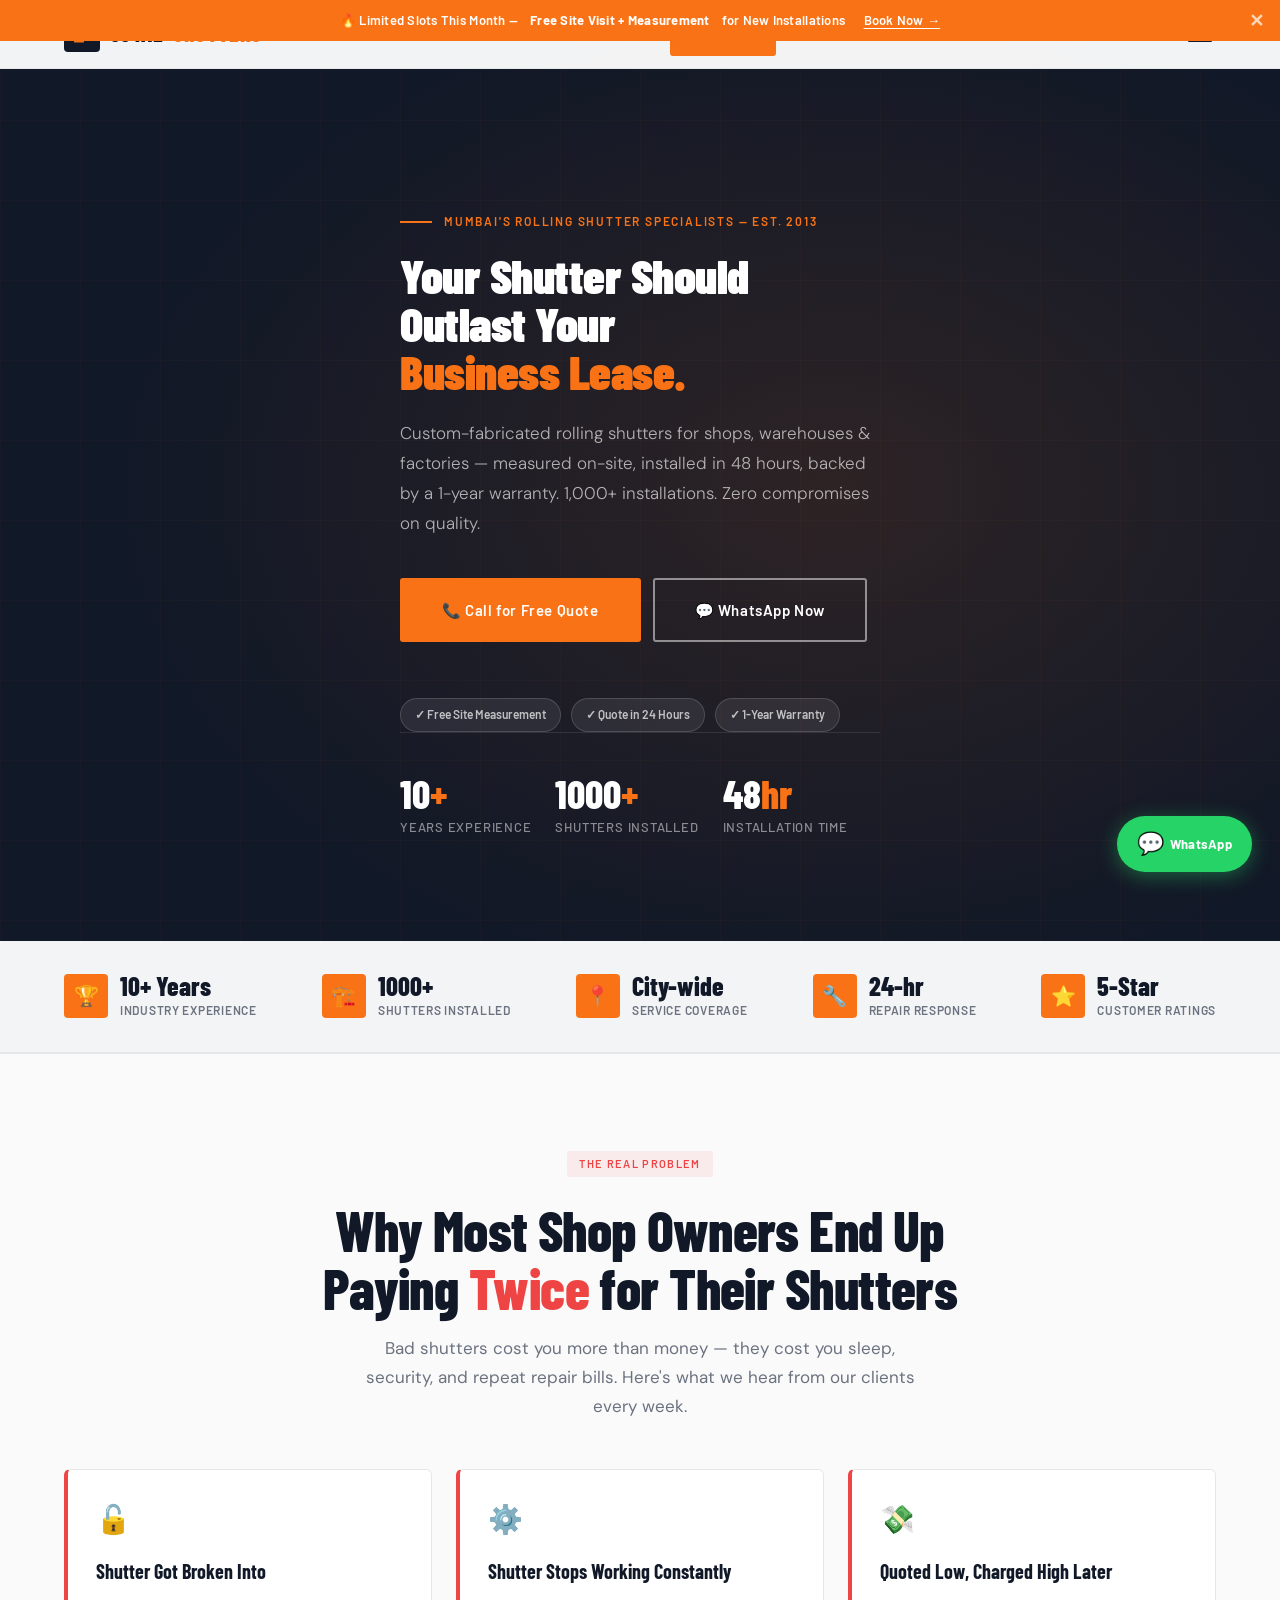
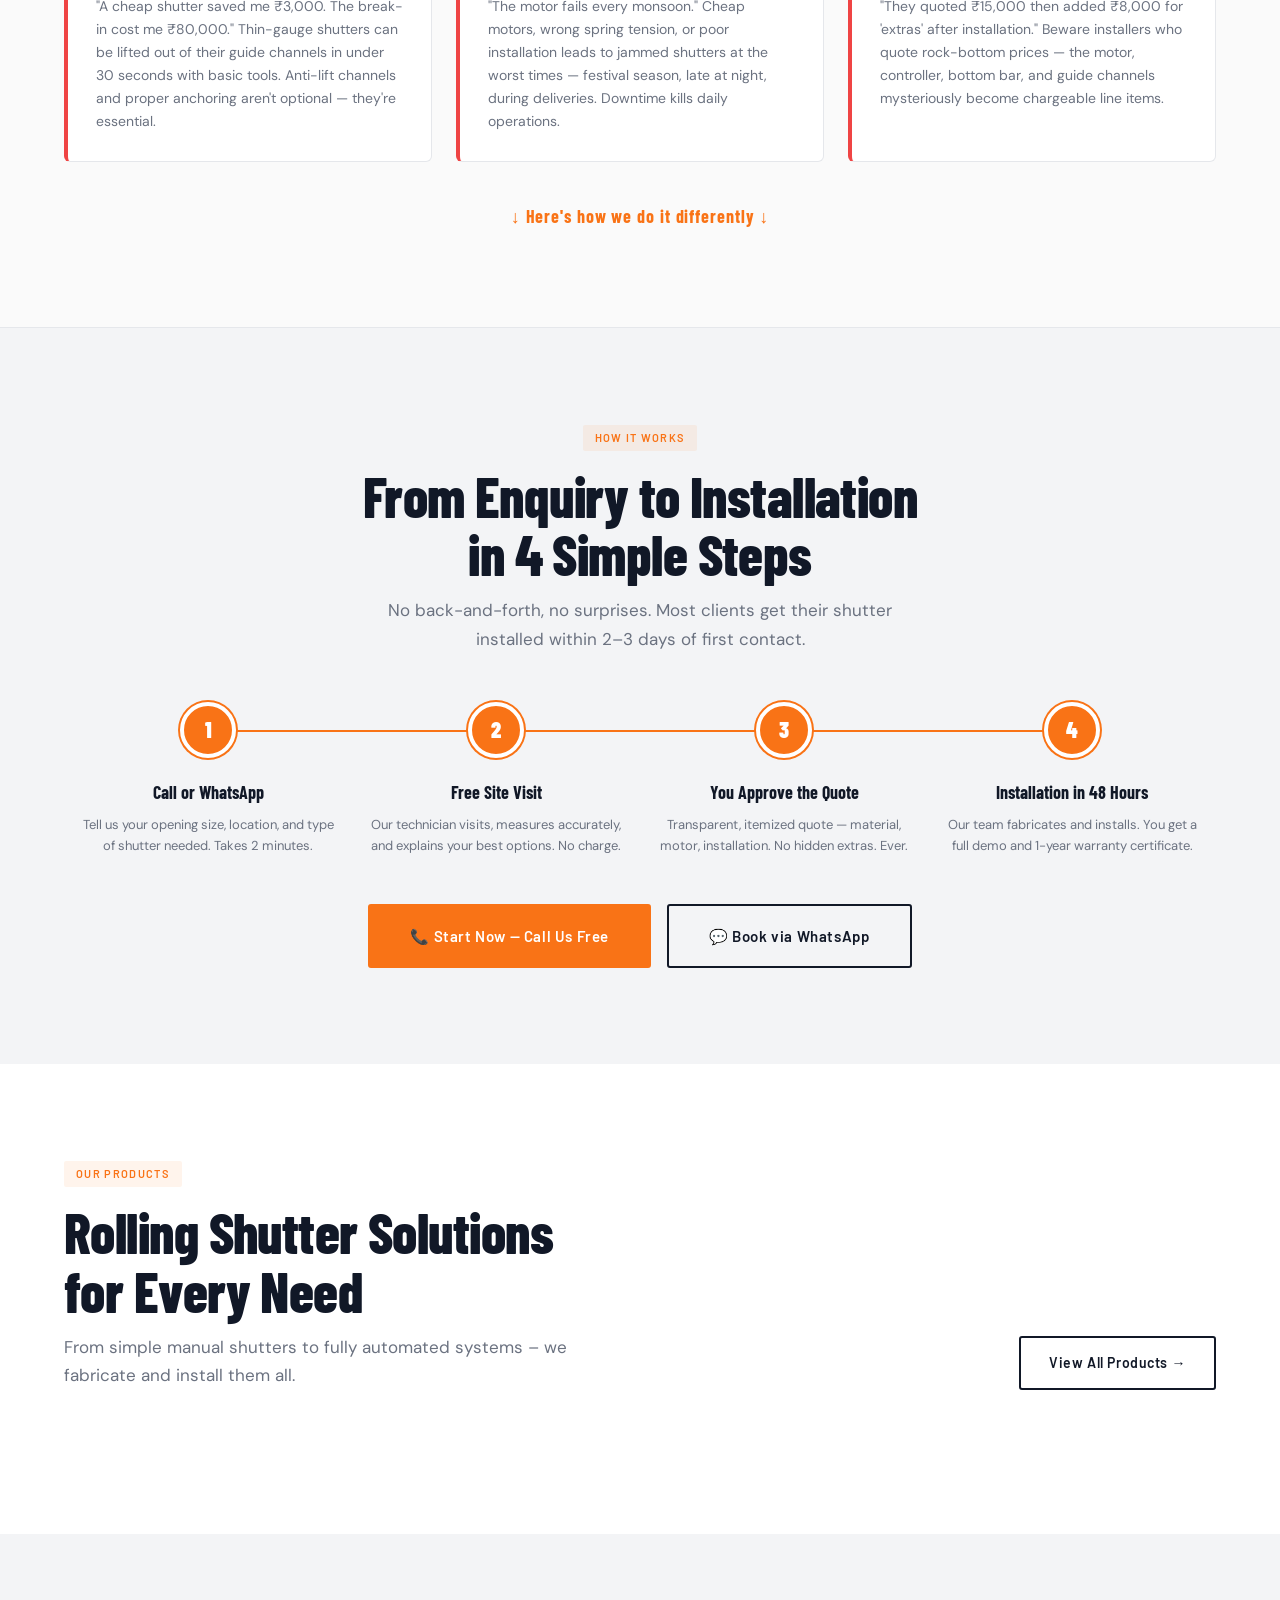
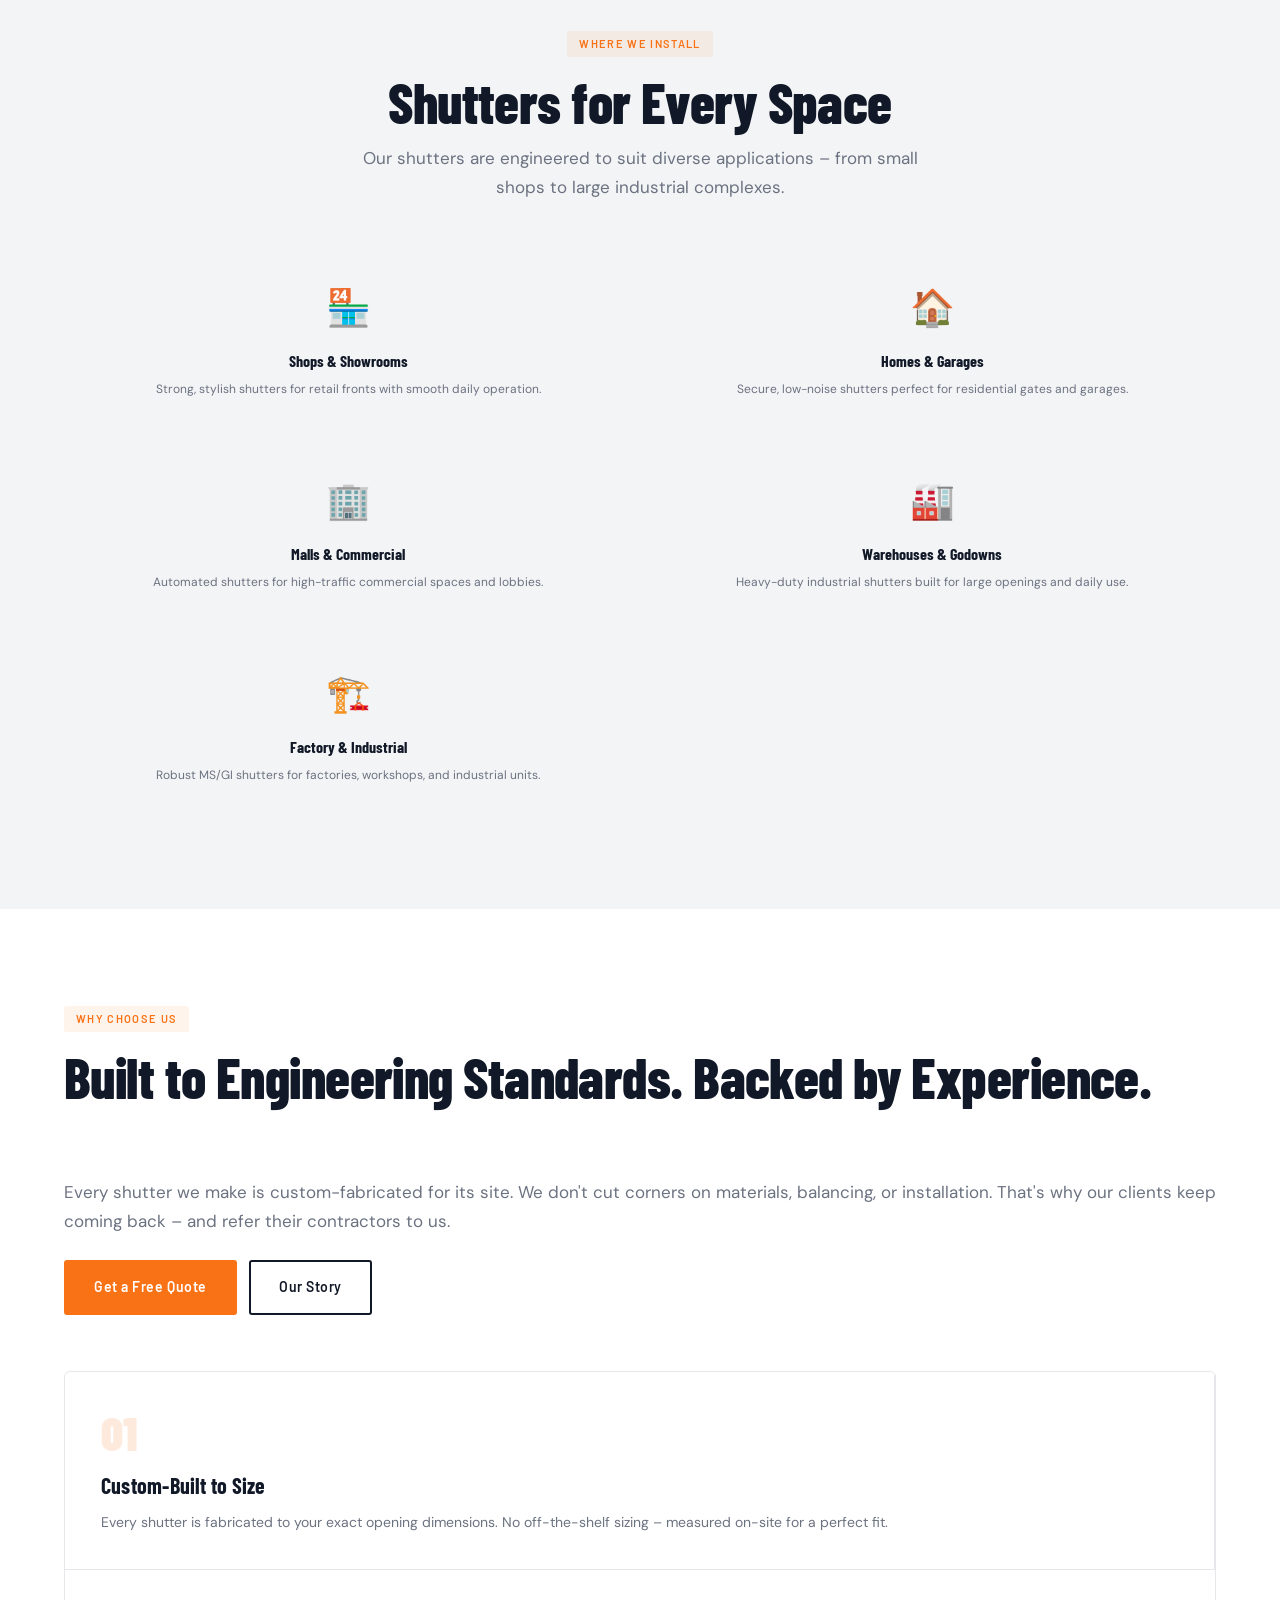
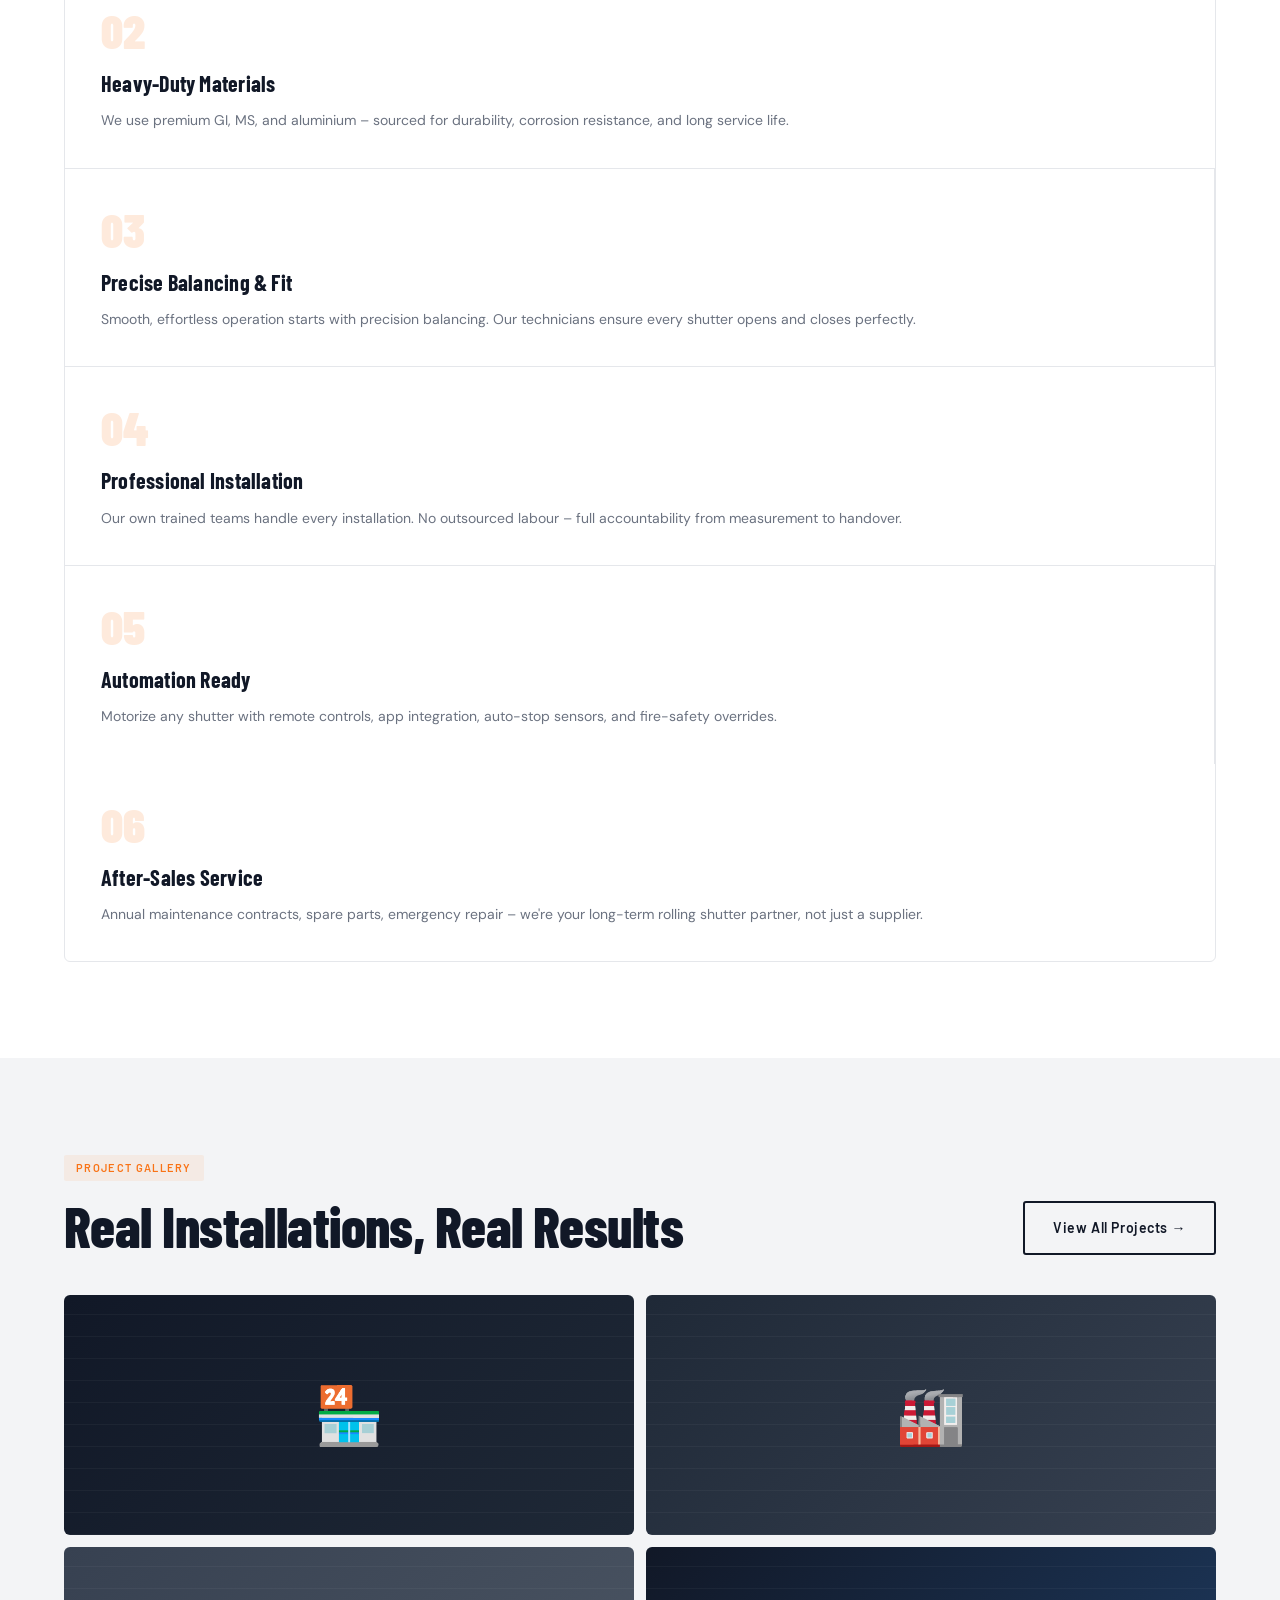
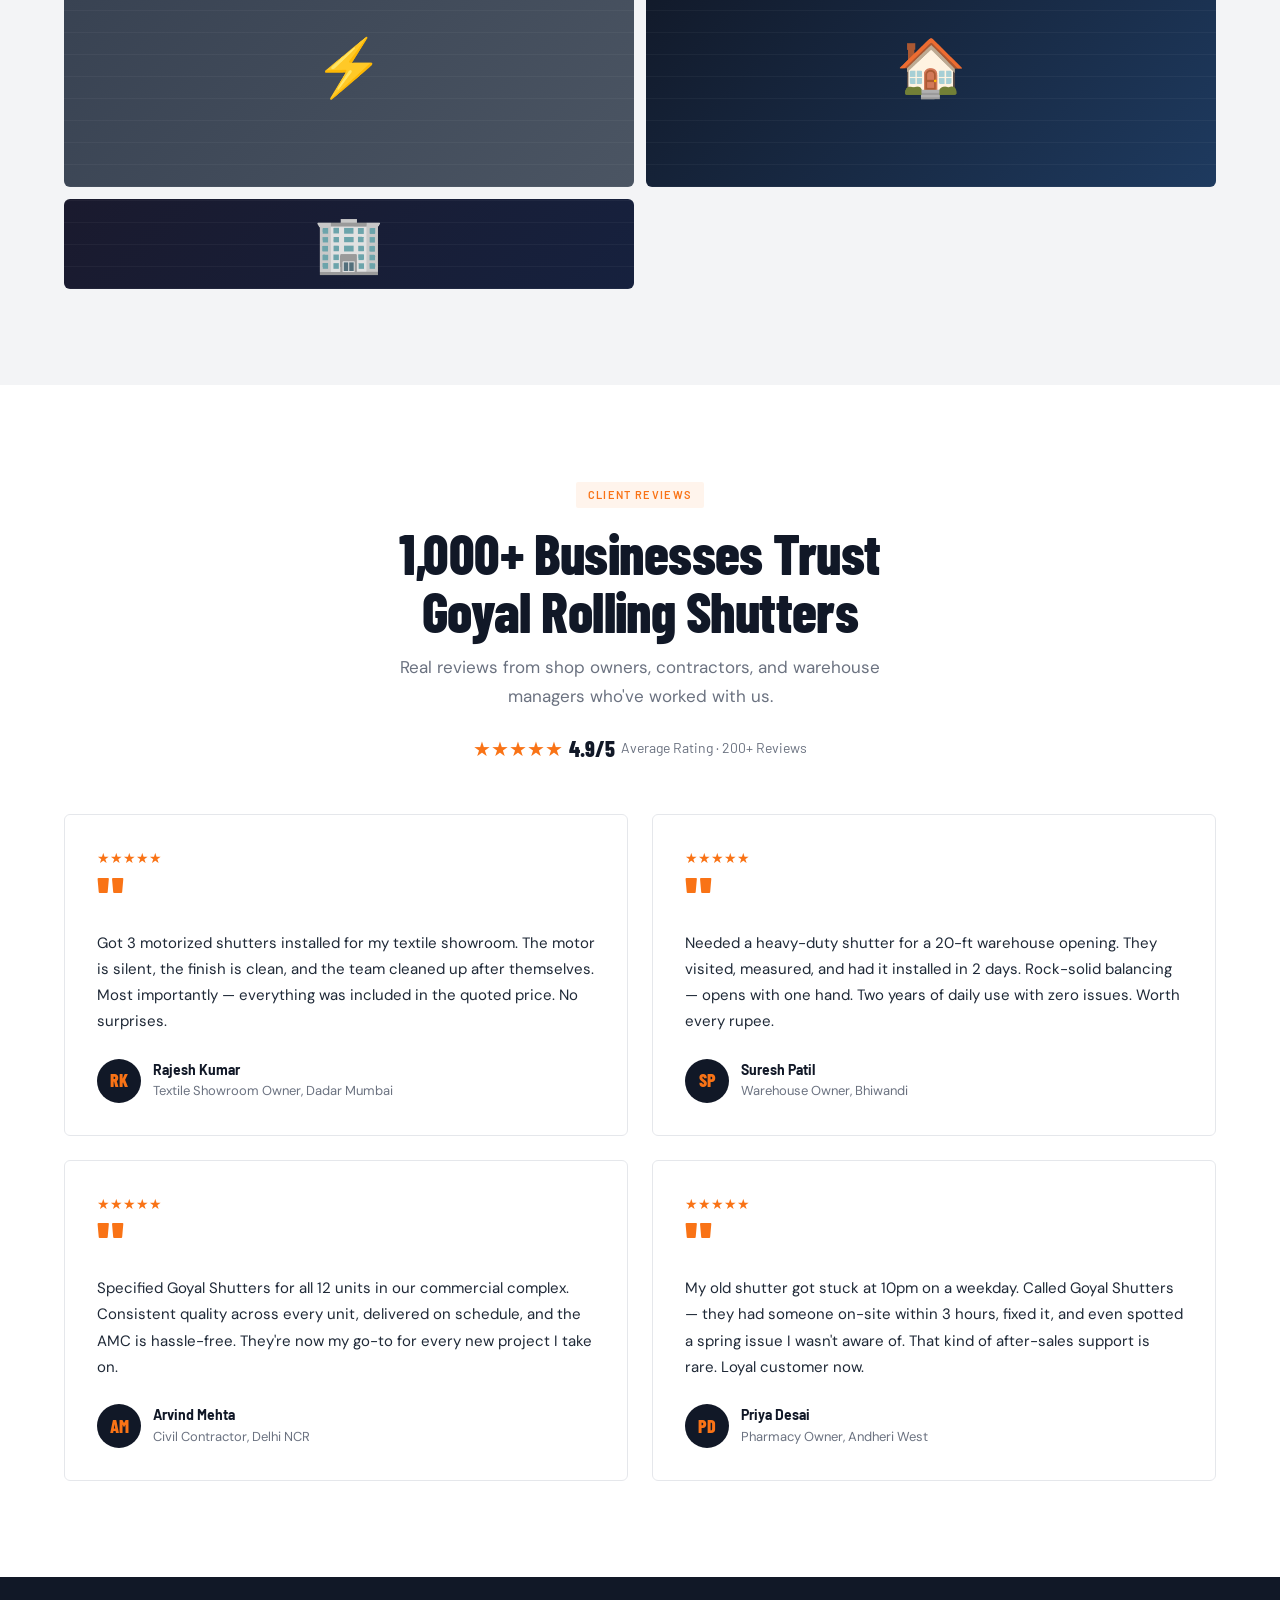
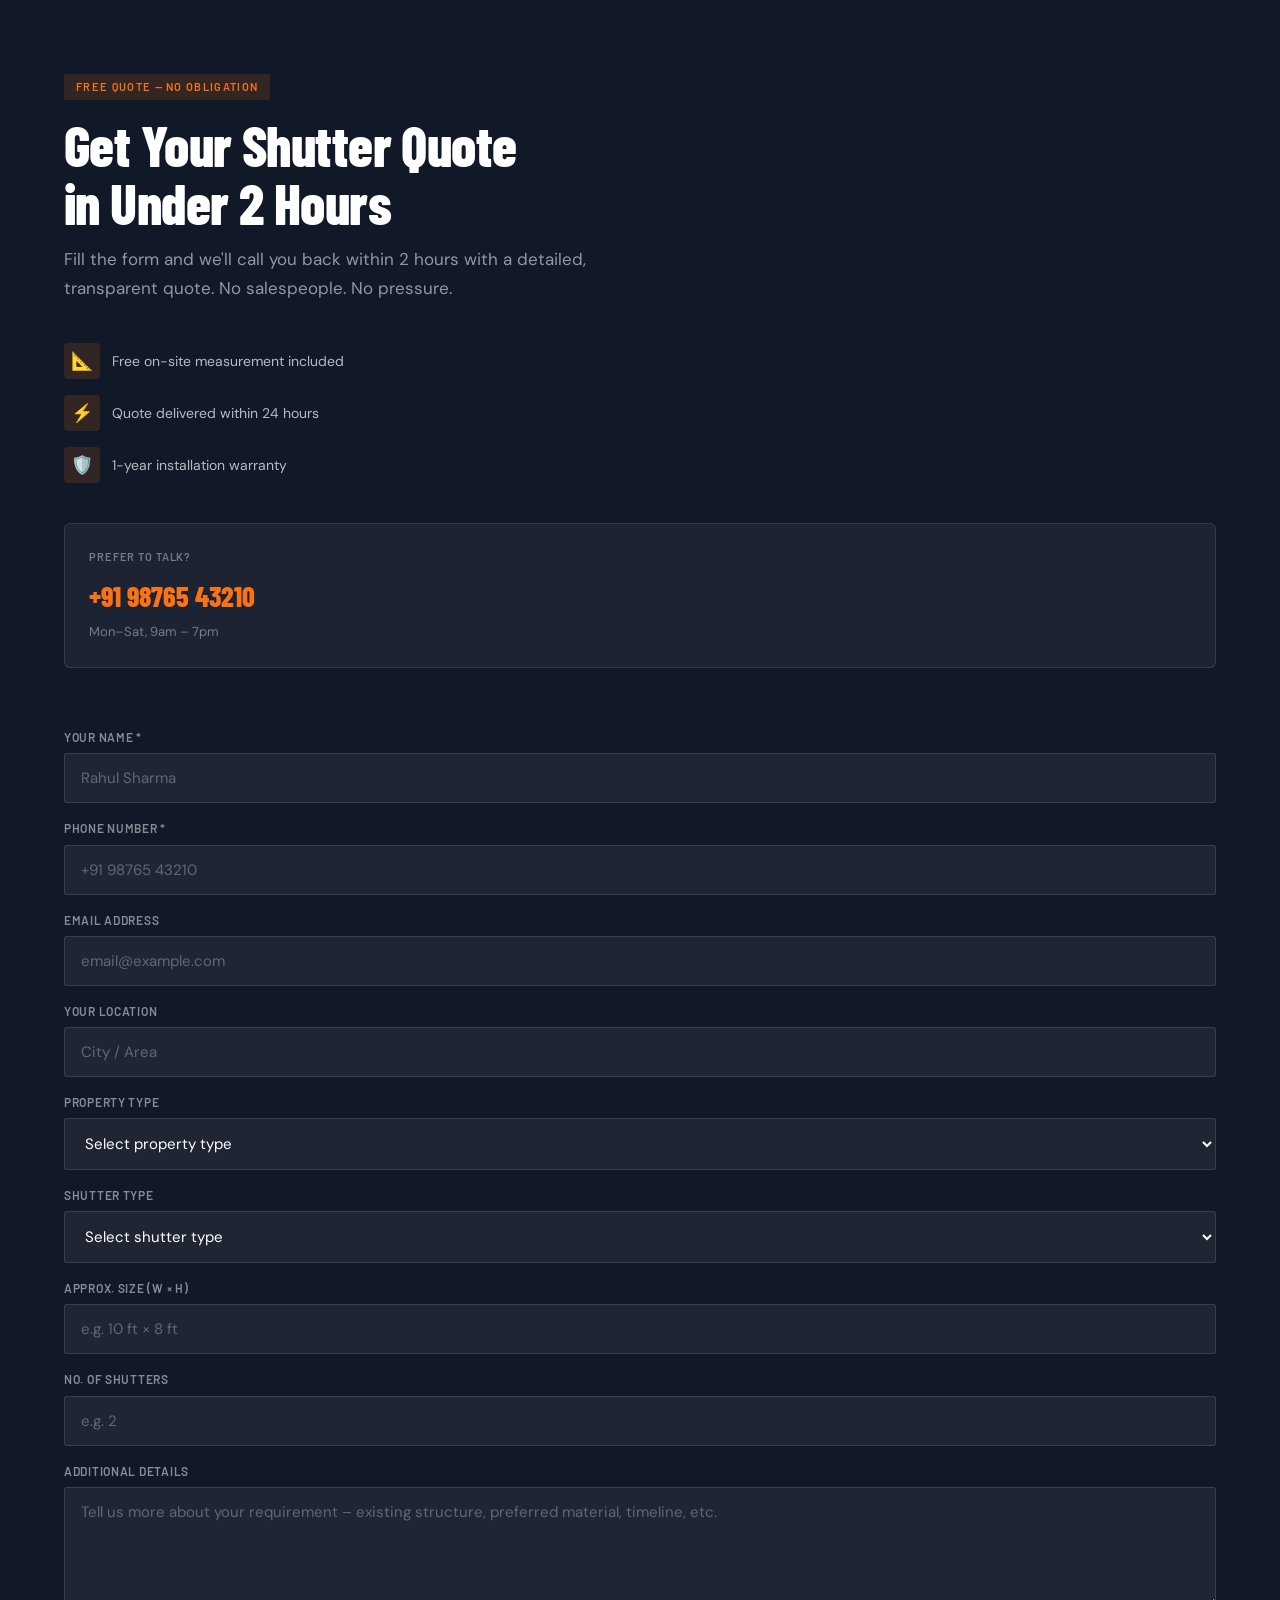
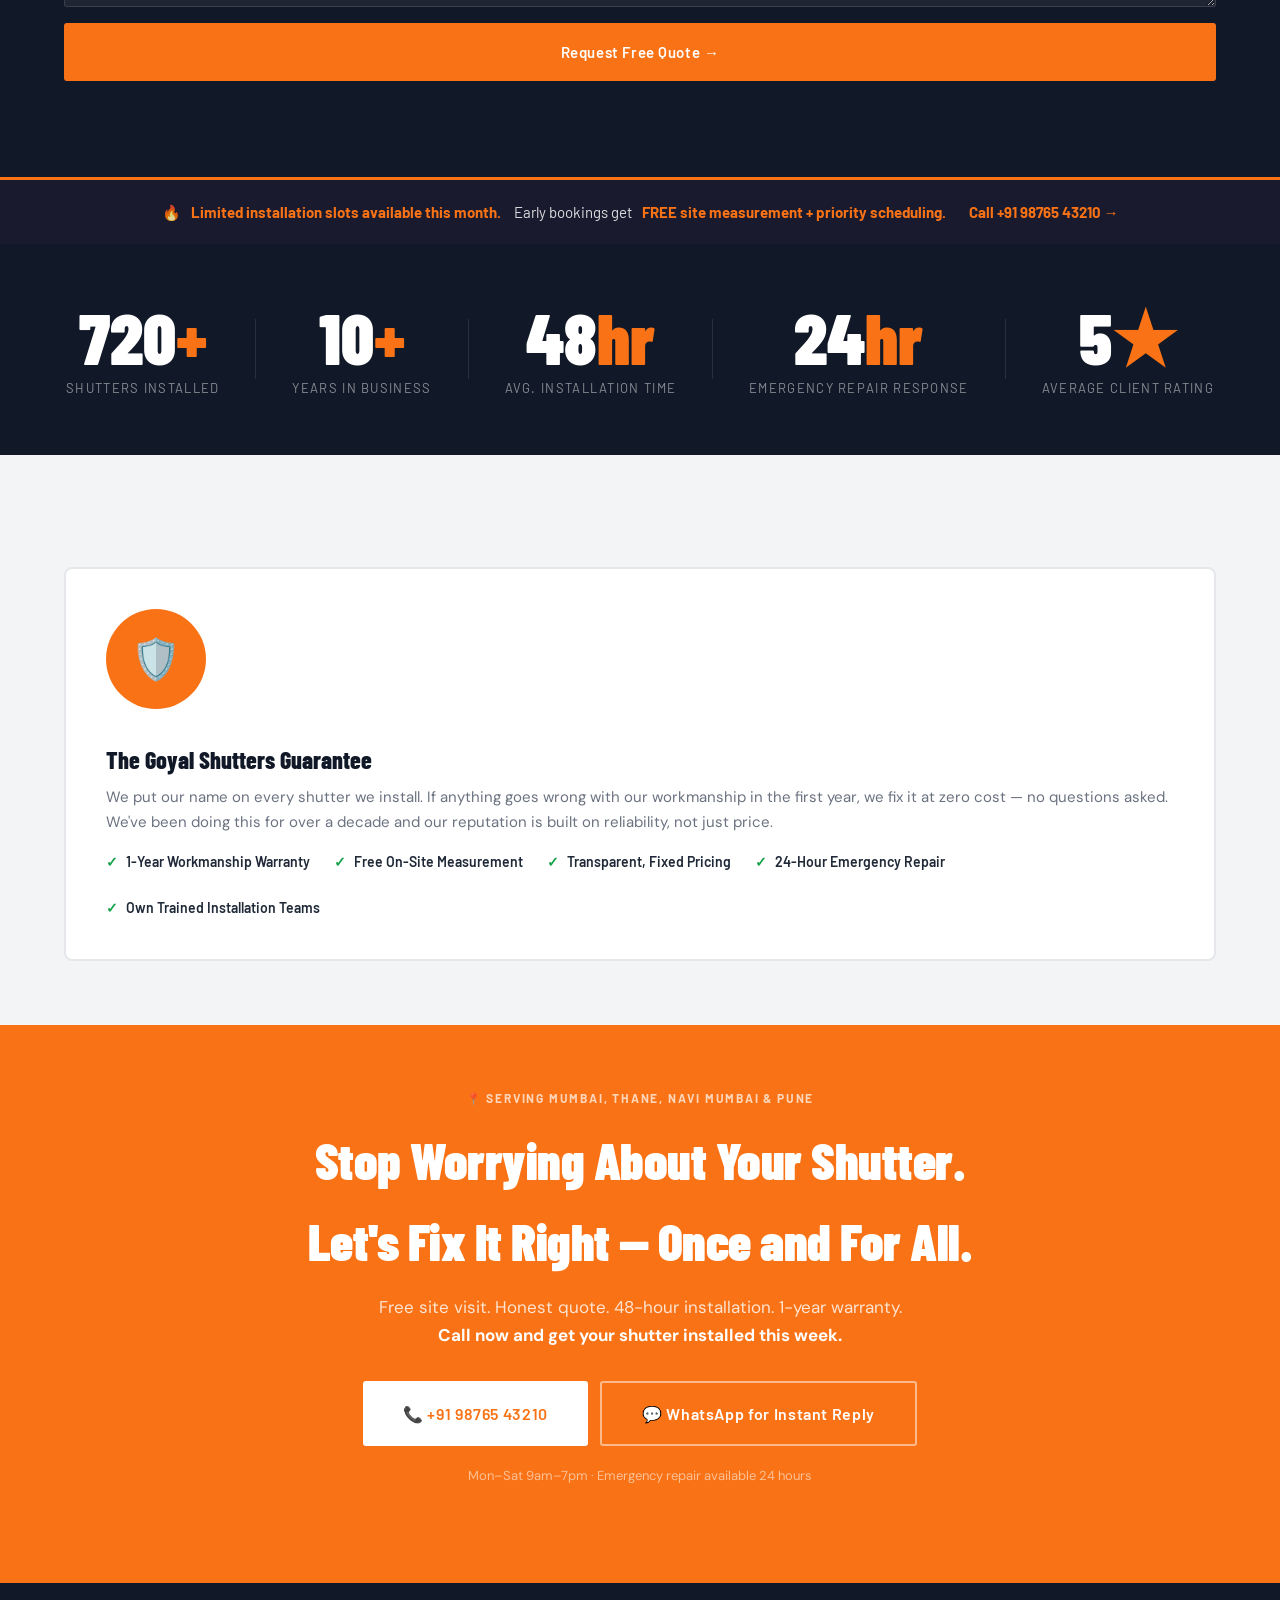
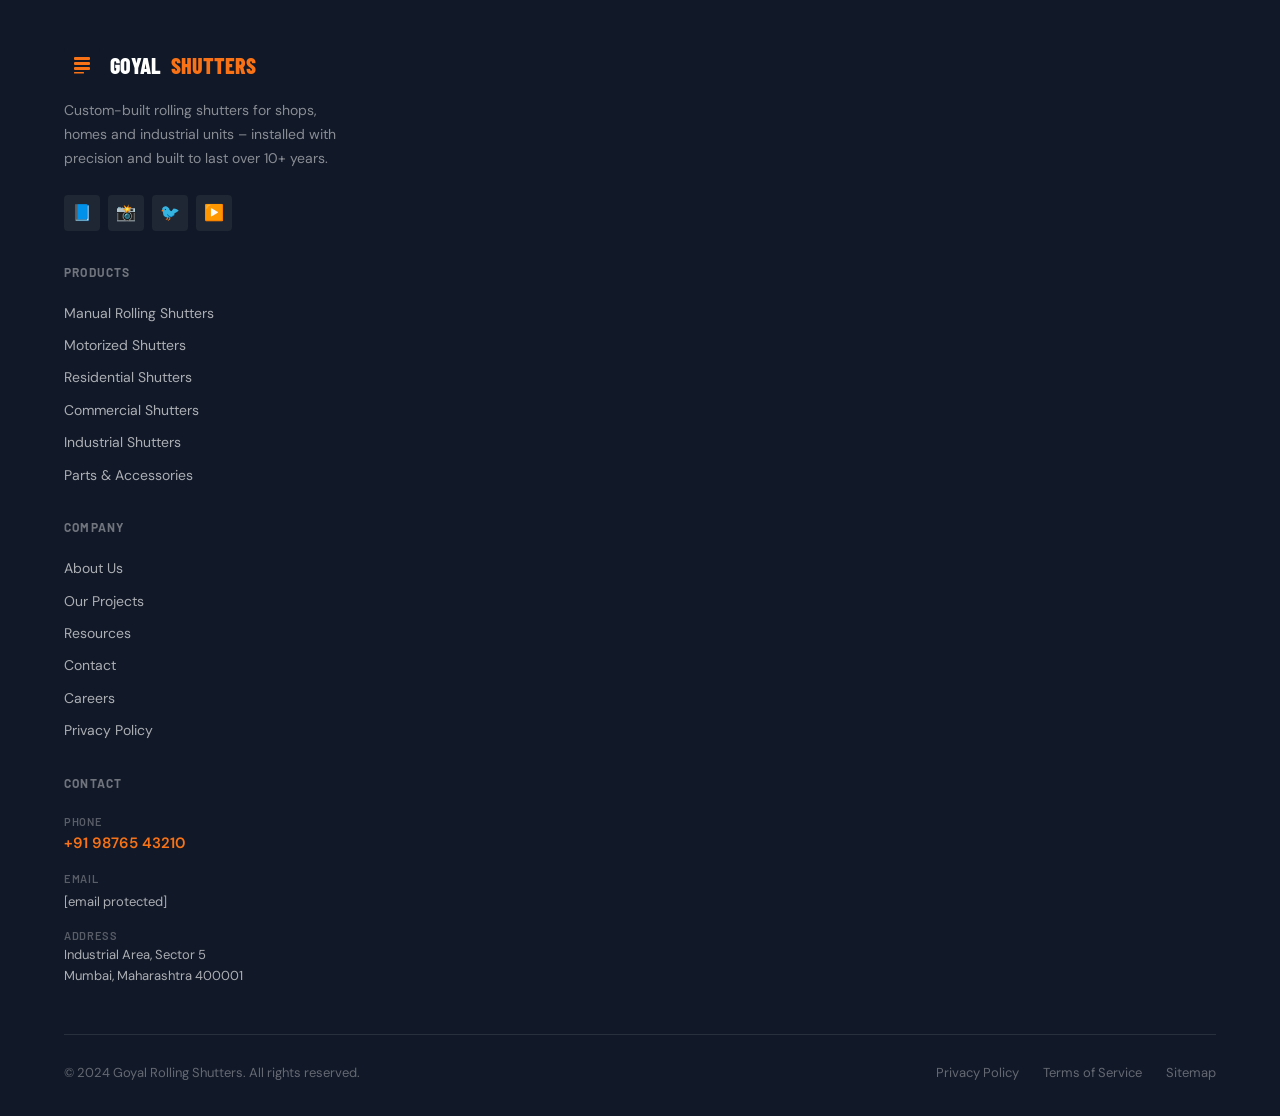
==== index.html @ 16fff2cc "Add files via upload" ====
<!DOCTYPE html>
<html lang="en">
<head>
<meta charset="UTF-8">
<meta name="viewport" content="width=device-width, initial-scale=1.0">
<title>Goyal Rolling Shutters | Industrial Shutters Mumbai | Custom Rolling Shutters Installed in 48 Hours</title>
<meta name="description" content="Mumbai's trusted rolling shutter company. Manual, motorized & industrial shutters for shops, warehouses & factories. Free site visit, 24-hr quote, 1-yr warranty. Call +91 98765 43210">
<meta name="keywords" content="rolling shutters Mumbai, motorized shutters, industrial shutters, shop shutters, warehouse shutters, shutter repair Mumbai">
<meta property="og:title" content="Goyal Rolling Shutters – Industrial-Grade Security, Installed in 48 Hours">
<meta property="og:description" content="Custom rolling shutters for shops, factories & warehouses. 1000+ installations. 10+ years. Free site visit & quote.">
<meta name="robots" content="index, follow">
<link rel="preconnect" href="https://fonts.googleapis.com">
<link href="https://fonts.googleapis.com/css2?family=Barlow+Condensed:wght@400;600;700;800;900&family=DM+Sans:wght@300;400;500;600&family=Barlow:wght@400;500;600&display=swap" rel="stylesheet">
<style>
  :root {
    --bg: #FFFFFF;
    --primary: #111827;
    --secondary: #F3F4F6;
    --accent: #F97316;
    --accent-dark: #ea6c0a;
    --text: #1F2937;
    --text-muted: #6B7280;
    --border: #E5E7EB;
    --white: #ffffff;
    --font-head: 'Barlow Condensed', sans-serif;
    --font-body: 'DM Sans', sans-serif;
    --font-sub: 'Barlow', sans-serif;
    --radius: 4px;
    --shadow: 0 4px 24px rgba(0,0,0,0.08);
    --shadow-lg: 0 12px 48px rgba(0,0,0,0.12);
  }
  *, *::before, *::after { box-sizing: border-box; margin: 0; padding: 0; }
  html { scroll-behavior: smooth; }
  body {
    font-family: var(--font-body);
    color: var(--text);
    background: var(--bg);
    overflow-x: hidden;
    line-height: 1.6;
  }
  img { max-width: 100%; display: block; }
  a { text-decoration: none; color: inherit; }
  button { cursor: pointer; border: none; background: none; font-family: var(--font-body); }

  /* ─── UTILITY ─── */
  .container { max-width: 1200px; margin: 0 auto; padding: 0 24px; }
  .section { padding: 96px 0; }
  .section-sm { padding: 64px 0; }
  .tag {
    display: inline-block;
    font-family: var(--font-sub);
    font-size: 11px;
    font-weight: 600;
    letter-spacing: 0.12em;
    text-transform: uppercase;
    color: var(--accent);
    background: rgba(249,115,22,0.08);
    padding: 4px 12px;
    border-radius: 2px;
    margin-bottom: 16px;
  }
  .section-title {
    font-family: var(--font-head);
    font-size: clamp(36px, 5vw, 56px);
    font-weight: 800;
    line-height: 1.05;
    color: var(--primary);
    letter-spacing: -0.01em;
  }
  .section-sub {
    font-size: 17px;
    color: var(--text-muted);
    max-width: 560px;
    margin-top: 12px;
    line-height: 1.7;
    font-weight: 400;
  }
  .btn {
    display: inline-flex; align-items: center; gap: 8px;
    padding: 14px 28px;
    font-family: var(--font-sub);
    font-size: 14px;
    font-weight: 600;
    letter-spacing: 0.04em;
    border-radius: 3px;
    transition: all 0.2s ease;
    cursor: pointer;
  }
  .btn-primary {
    background: var(--accent);
    color: white;
    border: 2px solid var(--accent);
  }
  .btn-primary:hover { background: var(--accent-dark); border-color: var(--accent-dark); transform: translateY(-1px); box-shadow: 0 6px 20px rgba(249,115,22,0.35); }
  .btn-outline {
    background: transparent;
    color: var(--primary);
    border: 2px solid var(--primary);
  }
  .btn-outline:hover { background: var(--primary); color: white; }
  .btn-outline-white {
    background: transparent;
    color: white;
    border: 2px solid rgba(255,255,255,0.5);
  }
  .btn-outline-white:hover { background: white; color: var(--primary); }
  .btn-sm { padding: 10px 20px; font-size: 13px; }
  .btn-lg { padding: 18px 40px; font-size: 15px; }
  .grid-2 { display: grid; grid-template-columns: 1fr 1fr; gap: 40px; align-items: center; }
  .grid-3 { display: grid; grid-template-columns: repeat(3,1fr); gap: 24px; }
  .grid-4 { display: grid; grid-template-columns: repeat(4,1fr); gap: 24px; }
  .divider { height: 1px; background: var(--border); margin: 0; }
  .hidden { display: none !important; }

  /* ─── PAGE SYSTEM ─── */
  .page { display: none; }
  .page.active { display: block; }

  /* ─── NAVBAR ─── */
  nav {
    position: fixed; top: 0; left: 0; right: 0; z-index: 1000;
    background: rgba(255,255,255,0.95);
    backdrop-filter: blur(12px);
    border-bottom: 1px solid var(--border);
    transition: box-shadow 0.3s;
  }
  nav.scrolled { box-shadow: 0 2px 20px rgba(0,0,0,0.08); }
  .nav-inner {
    display: flex; align-items: center; justify-content: space-between;
    height: 68px; max-width: 1200px; margin: 0 auto; padding: 0 24px;
  }
  .nav-logo {
    display: flex; align-items: center; gap: 10px;
    font-family: var(--font-head);
    font-size: 22px;
    font-weight: 800;
    color: var(--primary);
    letter-spacing: 0.02em;
  }
  .nav-logo span { color: var(--accent); }
  .logo-icon {
    width: 36px; height: 36px;
    background: var(--primary);
    border-radius: 4px;
    display: flex; align-items: center; justify-content: center;
  }
  .logo-icon svg { fill: var(--accent); }
  .nav-links { display: flex; align-items: center; gap: 4px; }
  .nav-links a {
    padding: 8px 14px;
    font-family: var(--font-sub);
    font-size: 14px;
    font-weight: 500;
    color: var(--text-muted);
    border-radius: 3px;
    transition: all 0.15s;
    cursor: pointer;
  }
  .nav-links a:hover, .nav-links a.active { color: var(--primary); background: var(--secondary); }
  .nav-actions { display: flex; align-items: center; gap: 12px; }
  .nav-phone {
    font-family: var(--font-sub);
    font-size: 14px;
    font-weight: 600;
    color: var(--primary);
    display: flex; align-items: center; gap: 6px;
  }
  .hamburger { display: none; flex-direction: column; gap: 5px; padding: 4px; cursor: pointer; }
  .hamburger span { display: block; width: 24px; height: 2px; background: var(--primary); transition: 0.3s; border-radius: 2px; }
  .mobile-menu {
    display: none;
    position: fixed; top: 68px; left: 0; right: 0; bottom: 0;
    background: white; z-index: 999;
    padding: 24px;
    flex-direction: column; gap: 8px;
  }
  .mobile-menu.open { display: flex; }
  .mobile-menu a {
    padding: 16px;
    font-family: var(--font-sub);
    font-size: 18px;
    font-weight: 600;
    color: var(--primary);
    border-bottom: 1px solid var(--border);
    cursor: pointer;
  }
  .mobile-cta { margin-top: 16px; }

  /* ─── HERO ─── */
  .hero {
    padding-top: 68px;
    min-height: 100vh;
    display: flex; align-items: center;
    background: var(--primary);
    position: relative;
    overflow: hidden;
  }
  .hero-bg {
    position: absolute; inset: 0;
    background: 
      repeating-linear-gradient(90deg, rgba(249,115,22,0.03) 0px, rgba(249,115,22,0.03) 1px, transparent 1px, transparent 80px),
      repeating-linear-gradient(0deg, rgba(249,115,22,0.03) 0px, rgba(249,115,22,0.03) 1px, transparent 1px, transparent 80px);
    background-size: 80px 80px;
  }
  .hero-bg::after {
    content: '';
    position: absolute; inset: 0;
    background: radial-gradient(ellipse 80% 80% at 65% 50%, rgba(249,115,22,0.12) 0%, transparent 70%);
  }
  .hero-inner {
    position: relative; z-index: 1;
    max-width: 1200px; margin: 0 auto; padding: 80px 24px;
    display: grid; grid-template-columns: 1fr 1fr; gap: 80px; align-items: center;
  }
  .hero-eyebrow {
    font-family: var(--font-sub);
    font-size: 12px;
    font-weight: 600;
    letter-spacing: 0.15em;
    text-transform: uppercase;
    color: var(--accent);
    margin-bottom: 20px;
    display: flex; align-items: center; gap: 12px;
  }
  .hero-eyebrow::before { content:''; display:block; width:32px; height:2px; background:var(--accent); }
  .hero-title {
    font-family: var(--font-head);
    font-size: clamp(48px, 6vw, 80px);
    font-weight: 900;
    line-height: 1;
    color: white;
    letter-spacing: -0.01em;
    margin-bottom: 24px;
  }
  .hero-title em { color: var(--accent); font-style: normal; }
  .hero-sub {
    font-size: 17px;
    color: rgba(255,255,255,0.65);
    line-height: 1.75;
    max-width: 480px;
    margin-bottom: 40px;
    font-weight: 300;
  }
  .hero-actions { display: flex; gap: 12px; flex-wrap: wrap; margin-bottom: 56px; }
  .hero-stats {
    display: flex; gap: 40px;
    padding-top: 40px;
    border-top: 1px solid rgba(255,255,255,0.1);
  }
  .hero-stat {}
  .hero-stat-num {
    font-family: var(--font-head);
    font-size: 40px;
    font-weight: 800;
    color: white;
    line-height: 1;
  }
  .hero-stat-num span { color: var(--accent); }
  .hero-stat-label {
    font-size: 13px;
    color: rgba(255,255,255,0.5);
    margin-top: 4px;
    font-family: var(--font-sub);
    font-weight: 500;
    text-transform: uppercase;
    letter-spacing: 0.06em;
  }
  .hero-visual {
    display: flex; justify-content: center; align-items: center;
    position: relative;
  }
  .shutter-diagram {
    width: 100%; max-width: 480px;
    aspect-ratio: 4/3;
    background: rgba(255,255,255,0.04);
    border: 1px solid rgba(255,255,255,0.1);
    border-radius: 6px;
    position: relative;
    overflow: hidden;
  }
  .shutter-slats {
    position: absolute; inset: 0;
    display: flex; flex-direction: column;
    gap: 0;
    animation: shutterReveal 2s ease-out forwards;
  }
  .slat {
    flex: 1;
    background: linear-gradient(90deg, rgba(249,115,22,0.15) 0%, rgba(255,255,255,0.05) 50%, rgba(249,115,22,0.08) 100%);
    border-bottom: 1px solid rgba(255,255,255,0.06);
    position: relative;
  }
  .slat::after {
    content: '';
    position: absolute;
    bottom: 0; left: 10%; right: 10%;
    height: 2px;
    background: rgba(249,115,22,0.3);
    border-radius: 1px;
  }
  .shutter-label {
    position: absolute; bottom: 20px; left: 20px; right: 20px;
    display: flex; justify-content: space-between; align-items: flex-end;
  }
  .badge-pill {
    background: var(--accent);
    color: white;
    font-family: var(--font-sub);
    font-size: 12px;
    font-weight: 600;
    padding: 6px 14px;
    border-radius: 100px;
  }
  .shutter-spec {
    text-align: right;
  }
  .shutter-spec p {
    font-family: var(--font-sub);
    font-size: 11px;
    color: rgba(255,255,255,0.4);
    font-weight: 600;
    text-transform: uppercase;
    letter-spacing: 0.08em;
    line-height: 1.8;
  }
  .float-card {
    position: absolute;
    background: white;
    border-radius: 8px;
    padding: 14px 18px;
    box-shadow: 0 20px 60px rgba(0,0,0,0.3);
    display: flex; align-items: center; gap: 12px;
  }
  .float-card-1 { top: -20px; right: -20px; }
  .float-card-2 { bottom: -20px; left: -20px; }
  .float-card-icon {
    width: 36px; height: 36px;
    background: rgba(249,115,22,0.1);
    border-radius: 6px;
    display: flex; align-items: center; justify-content: center;
    font-size: 18px;
  }
  .float-card-text p:first-child {
    font-family: var(--font-sub);
    font-size: 13px;
    font-weight: 700;
    color: var(--primary);
  }
  .float-card-text p:last-child {
    font-size: 12px;
    color: var(--text-muted);
  }

  /* ─── TRUST BAR ─── */
  .trust-bar {
    background: var(--secondary);
    padding: 32px 0;
    border-bottom: 1px solid var(--border);
  }
  .trust-inner {
    display: flex; justify-content: space-between; align-items: center;
    gap: 32px; flex-wrap: wrap;
  }
  .trust-item {
    display: flex; align-items: center; gap: 12px;
  }
  .trust-icon {
    width: 44px; height: 44px;
    background: var(--accent);
    border-radius: 4px;
    display: flex; align-items: center; justify-content: center;
    font-size: 20px;
    flex-shrink: 0;
  }
  .trust-text p:first-child {
    font-family: var(--font-head);
    font-size: 26px;
    font-weight: 800;
    color: var(--primary);
    line-height: 1;
  }
  .trust-text p:last-child {
    font-size: 12px;
    color: var(--text-muted);
    font-family: var(--font-sub);
    font-weight: 600;
    text-transform: uppercase;
    letter-spacing: 0.06em;
    margin-top: 2px;
  }
  .trust-divider { width: 1px; height: 40px; background: var(--border); }

  /* ─── PRODUCTS ─── */
  .product-card {
    background: var(--bg);
    border: 1px solid var(--border);
    border-radius: 6px;
    overflow: hidden;
    transition: all 0.25s ease;
    cursor: pointer;
  }
  .product-card:hover { transform: translateY(-4px); box-shadow: var(--shadow-lg); border-color: var(--accent); }
  .product-card-img {
    height: 180px;
    background: var(--primary);
    display: flex; align-items: center; justify-content: center;
    font-size: 48px;
    position: relative;
    overflow: hidden;
  }
  .product-card-img::after {
    content: '';
    position: absolute; inset: 0;
    background: repeating-linear-gradient(0deg, rgba(255,255,255,0.03) 0, rgba(255,255,255,0.03) 1px, transparent 1px, transparent 20px);
  }
  .product-card-body { padding: 24px; }
  .product-card-title {
    font-family: var(--font-head);
    font-size: 20px;
    font-weight: 700;
    color: var(--primary);
    margin-bottom: 8px;
    letter-spacing: 0.01em;
  }
  .product-card-desc {
    font-size: 14px;
    color: var(--text-muted);
    line-height: 1.6;
    margin-bottom: 16px;
  }
  .link-arrow {
    font-family: var(--font-sub);
    font-size: 13px;
    font-weight: 600;
    color: var(--accent);
    display: inline-flex; align-items: center; gap: 6px;
    transition: gap 0.2s;
  }
  .link-arrow:hover { gap: 10px; }

  /* ─── USE CASES ─── */
  .use-case-grid { display: grid; grid-template-columns: repeat(5,1fr); gap: 16px; }
  .use-case-card {
    background: var(--secondary);
    border-radius: 6px;
    padding: 28px 20px;
    text-align: center;
    transition: all 0.2s;
    border: 1px solid transparent;
  }
  .use-case-card:hover { background: var(--primary); border-color: var(--primary); }
  .use-case-card:hover .use-case-title { color: white; }
  .use-case-card:hover .use-case-desc { color: rgba(255,255,255,0.5); }
  .use-case-icon { font-size: 36px; margin-bottom: 12px; }
  .use-case-title {
    font-family: var(--font-head);
    font-size: 16px;
    font-weight: 700;
    color: var(--primary);
    margin-bottom: 6px;
  }
  .use-case-desc { font-size: 12px; color: var(--text-muted); line-height: 1.5; }

  /* ─── WHY CHOOSE ─── */
  .why-grid { display: grid; grid-template-columns: 1fr 1fr; gap: 0; border: 1px solid var(--border); border-radius: 6px; overflow: hidden; }
  .why-item {
    padding: 36px;
    border-right: 1px solid var(--border);
    border-bottom: 1px solid var(--border);
    transition: background 0.2s;
  }
  .why-item:hover { background: var(--secondary); }
  .why-item:nth-child(even) { border-right: none; }
  .why-item:nth-last-child(-n+2) { border-bottom: none; }
  .why-num {
    font-family: var(--font-head);
    font-size: 48px;
    font-weight: 900;
    color: rgba(249,115,22,0.15);
    line-height: 1;
    margin-bottom: 12px;
  }
  .why-title {
    font-family: var(--font-head);
    font-size: 22px;
    font-weight: 700;
    color: var(--primary);
    margin-bottom: 8px;
    letter-spacing: 0.01em;
  }
  .why-desc { font-size: 14px; color: var(--text-muted); line-height: 1.6; }

  /* ─── GALLERY ─── */
  .gallery-grid {
    display: grid;
    grid-template-columns: repeat(3,1fr);
    grid-template-rows: repeat(2, 240px);
    gap: 12px;
  }
  .gallery-item {
    background: var(--primary);
    border-radius: 6px;
    overflow: hidden;
    position: relative;
    cursor: pointer;
    display: flex; align-items: center; justify-content: center;
    font-size: 40px;
  }
  .gallery-item:first-child { grid-column: 1/3; }
  .gallery-item:nth-child(5) { grid-column: 2/4; }
  .gallery-overlay {
    position: absolute; inset: 0;
    background: linear-gradient(to top, rgba(0,0,0,0.7) 0%, transparent 60%);
    opacity: 0;
    transition: opacity 0.3s;
    display: flex; align-items: flex-end; padding: 20px;
  }
  .gallery-item:hover .gallery-overlay { opacity: 1; }
  .gallery-caption {
    font-family: var(--font-sub);
    font-size: 14px;
    font-weight: 600;
    color: white;
  }
  .gallery-bg {
    position: absolute; inset: 0;
    display: flex; align-items: center; justify-content: center;
    flex-direction: column; gap: 12px;
  }
  .gallery-bg-slats {
    width: 100%; height: 100%;
    position: absolute;
    background: repeating-linear-gradient(0deg, rgba(255,255,255,0.04) 0, rgba(255,255,255,0.04) 1px, transparent 1px, transparent 28px);
  }

  /* ─── TESTIMONIALS ─── */
  .testi-grid { display: grid; grid-template-columns: repeat(3,1fr); gap: 24px; }
  .testi-card {
    background: var(--bg);
    border: 1px solid var(--border);
    border-radius: 6px;
    padding: 32px;
    position: relative;
    transition: box-shadow 0.2s;
  }
  .testi-card:hover { box-shadow: var(--shadow); }
  .testi-quote {
    font-family: var(--font-head);
    font-size: 64px;
    font-weight: 900;
    color: var(--accent);
    line-height: 0.5;
    margin-bottom: 16px;
    display: block;
  }
  .testi-text {
    font-size: 15px;
    color: var(--text);
    line-height: 1.75;
    margin-bottom: 24px;
    font-weight: 400;
  }
  .testi-author { display: flex; align-items: center; gap: 12px; }
  .testi-avatar {
    width: 44px; height: 44px;
    background: var(--primary);
    border-radius: 50%;
    display: flex; align-items: center; justify-content: center;
    font-family: var(--font-head);
    font-size: 18px;
    font-weight: 800;
    color: var(--accent);
    flex-shrink: 0;
  }
  .testi-name { font-family: var(--font-sub); font-size: 14px; font-weight: 700; color: var(--primary); }
  .testi-role { font-size: 13px; color: var(--text-muted); }
  .stars { color: var(--accent); font-size: 14px; margin-bottom: 12px; }

  /* ─── QUOTE FORM ─── */
  .quote-section { background: var(--primary); }
  .form-grid { display: grid; grid-template-columns: 1fr 1fr; gap: 16px; }
  .form-group { display: flex; flex-direction: column; gap: 6px; }
  .form-group.full { grid-column: 1/-1; }
  label {
    font-family: var(--font-sub);
    font-size: 12px;
    font-weight: 600;
    letter-spacing: 0.06em;
    text-transform: uppercase;
    color: rgba(255,255,255,0.5);
  }
  input, select, textarea {
    width: 100%;
    padding: 14px 16px;
    background: rgba(255,255,255,0.06);
    border: 1px solid rgba(255,255,255,0.12);
    border-radius: 3px;
    font-family: var(--font-body);
    font-size: 15px;
    color: white;
    outline: none;
    transition: border-color 0.2s;
  }
  input::placeholder, textarea::placeholder { color: rgba(255,255,255,0.3); }
  input:focus, select:focus, textarea:focus { border-color: var(--accent); }
  select option { background: var(--primary); color: white; }
  textarea { resize: vertical; min-height: 120px; }
  .form-light input, .form-light select, .form-light textarea {
    background: var(--secondary);
    border-color: var(--border);
    color: var(--text);
  }
  .form-light input::placeholder, .form-light textarea::placeholder { color: var(--text-muted); }
  .form-light label { color: var(--text-muted); }

  /* ─── CTA BANNER ─── */
  .cta-banner {
    background: var(--accent);
    padding: 64px 0;
    text-align: center;
  }
  .cta-banner h2 {
    font-family: var(--font-head);
    font-size: clamp(32px, 4vw, 52px);
    font-weight: 900;
    color: white;
    margin-bottom: 12px;
    letter-spacing: -0.01em;
  }
  .cta-banner p { font-size: 17px; color: rgba(255,255,255,0.8); margin-bottom: 32px; }
  .cta-banner-actions { display: flex; gap: 12px; justify-content: center; flex-wrap: wrap; }

  /* ─── PRODUCT DETAIL PAGE ─── */
  .product-hero {
    padding-top: 68px;
    background: var(--primary);
    padding-bottom: 80px;
  }
  .product-hero-inner {
    max-width: 1200px; margin: 0 auto; padding: 60px 24px 0;
    display: grid; grid-template-columns: 1fr 1fr; gap: 60px; align-items: center;
  }
  .product-hero-eyebrow {
    font-family: var(--font-sub);
    font-size: 12px;
    font-weight: 600;
    letter-spacing: 0.12em;
    text-transform: uppercase;
    color: var(--accent);
    margin-bottom: 12px;
    display: flex; align-items: center; gap: 10px;
  }
  .product-hero-eyebrow::before { content:''; width:24px; height:2px; background:var(--accent); display:block; }
  .product-hero-title {
    font-family: var(--font-head);
    font-size: clamp(40px, 5vw, 64px);
    font-weight: 900;
    color: white;
    line-height: 1.0;
    margin-bottom: 16px;
  }
  .product-hero-sub {
    font-size: 16px;
    color: rgba(255,255,255,0.6);
    line-height: 1.75;
    margin-bottom: 32px;
    font-weight: 300;
  }
  .product-visual {
    height: 360px;
    background: rgba(255,255,255,0.04);
    border: 1px solid rgba(255,255,255,0.1);
    border-radius: 6px;
    display: flex; align-items: center; justify-content: center;
    font-size: 80px;
    position: relative;
    overflow: hidden;
  }
  .product-visual::before {
    content:'';
    position:absolute; inset:0;
    background: repeating-linear-gradient(0deg, rgba(255,255,255,0.03) 0, rgba(255,255,255,0.03) 1px, transparent 1px, transparent 22px);
  }
  .spec-table {
    width: 100%;
    border-collapse: collapse;
    border: 1px solid var(--border);
    border-radius: 6px;
    overflow: hidden;
  }
  .spec-table th {
    background: var(--primary);
    color: white;
    padding: 14px 20px;
    text-align: left;
    font-family: var(--font-sub);
    font-size: 13px;
    font-weight: 600;
    letter-spacing: 0.04em;
  }
  .spec-table td {
    padding: 14px 20px;
    font-size: 14px;
    border-bottom: 1px solid var(--border);
    color: var(--text);
  }
  .spec-table tr:last-child td { border-bottom: none; }
  .spec-table tr:nth-child(even) td { background: var(--secondary); }
  .benefit-list { list-style: none; display: flex; flex-direction: column; gap: 12px; }
  .benefit-item {
    display: flex; align-items: flex-start; gap: 12px;
    padding: 16px;
    background: var(--secondary);
    border-radius: 4px;
    font-size: 14px;
  }
  .benefit-icon { font-size: 18px; flex-shrink: 0; margin-top: 1px; }

  /* ─── ABOUT PAGE ─── */
  .about-hero {
    padding-top: 68px;
    background: var(--secondary);
    padding: 68px 0 0;
  }
  .about-hero-content {
    max-width: 1200px; margin: 0 auto; padding: 80px 24px;
    display: grid; grid-template-columns: 1fr 1fr; gap: 80px; align-items: center;
  }
  .timeline { display: flex; flex-direction: column; gap: 0; }
  .timeline-item {
    display: flex; gap: 24px;
    padding-bottom: 32px;
    position: relative;
  }
  .timeline-item::before {
    content: '';
    position: absolute;
    left: 19px; top: 40px; bottom: 0;
    width: 2px;
    background: var(--border);
  }
  .timeline-item:last-child::before { display: none; }
  .timeline-dot {
    width: 40px; height: 40px;
    background: var(--primary);
    border-radius: 50%;
    display: flex; align-items: center; justify-content: center;
    flex-shrink: 0;
    font-family: var(--font-head);
    font-size: 14px;
    font-weight: 800;
    color: var(--accent);
    position: relative; z-index: 1;
  }
  .timeline-content {}
  .timeline-year {
    font-family: var(--font-sub);
    font-size: 12px;
    font-weight: 600;
    color: var(--accent);
    text-transform: uppercase;
    letter-spacing: 0.08em;
    margin-bottom: 4px;
  }
  .timeline-title {
    font-family: var(--font-head);
    font-size: 20px;
    font-weight: 700;
    color: var(--primary);
    margin-bottom: 6px;
  }
  .timeline-desc { font-size: 14px; color: var(--text-muted); line-height: 1.6; }
  .value-grid { display: grid; grid-template-columns: repeat(3,1fr); gap: 20px; }
  .value-card {
    background: var(--secondary);
    border-radius: 6px;
    padding: 28px;
    border: 1px solid var(--border);
    transition: all 0.2s;
  }
  .value-card:hover { background: var(--primary); border-color: var(--primary); }
  .value-card:hover .value-title, .value-card:hover .value-desc { color: white; }
  .value-card:hover .value-desc { color: rgba(255,255,255,0.6); }
  .value-icon { font-size: 28px; margin-bottom: 12px; }
  .value-title { font-family: var(--font-head); font-size: 18px; font-weight: 700; color: var(--primary); margin-bottom: 6px; }
  .value-desc { font-size: 13px; color: var(--text-muted); line-height: 1.6; }

  /* ─── PROJECTS PAGE ─── */
  .filter-bar {
    display: flex; gap: 8px; flex-wrap: wrap;
    margin-bottom: 40px;
  }
  .filter-btn {
    padding: 8px 18px;
    font-family: var(--font-sub);
    font-size: 13px;
    font-weight: 600;
    border: 1px solid var(--border);
    border-radius: 100px;
    color: var(--text-muted);
    transition: all 0.2s;
    cursor: pointer;
    background: white;
  }
  .filter-btn:hover, .filter-btn.active { background: var(--primary); color: white; border-color: var(--primary); }
  .project-card {
    background: white;
    border: 1px solid var(--border);
    border-radius: 6px;
    overflow: hidden;
    transition: all 0.25s;
  }
  .project-card:hover { transform: translateY(-4px); box-shadow: var(--shadow-lg); }
  .project-img {
    height: 200px;
    background: var(--primary);
    display: flex; align-items: center; justify-content: center;
    font-size: 48px;
    position: relative; overflow: hidden;
  }
  .project-img::after {
    content: '';
    position: absolute; inset: 0;
    background: repeating-linear-gradient(0deg, rgba(255,255,255,0.03) 0, rgba(255,255,255,0.03) 1px, transparent 1px, transparent 20px);
  }
  .project-tag {
    position: absolute; top: 12px; left: 12px;
    background: var(--accent);
    color: white;
    font-family: var(--font-sub);
    font-size: 11px;
    font-weight: 600;
    padding: 4px 10px;
    border-radius: 2px;
    text-transform: uppercase;
    letter-spacing: 0.05em;
    z-index: 1;
  }
  .project-body { padding: 24px; }
  .project-title { font-family: var(--font-head); font-size: 20px; font-weight: 700; color: var(--primary); margin-bottom: 4px; }
  .project-location { font-size: 13px; color: var(--text-muted); margin-bottom: 10px; display: flex; align-items: center; gap: 4px; }
  .project-desc { font-size: 14px; color: var(--text); line-height: 1.6; }

  /* ─── BLOG ─── */
  .blog-card {
    background: white;
    border: 1px solid var(--border);
    border-radius: 6px;
    overflow: hidden;
    transition: all 0.25s;
    cursor: pointer;
  }
  .blog-card:hover { transform: translateY(-4px); box-shadow: var(--shadow-lg); }
  .blog-img {
    height: 180px;
    background: var(--secondary);
    display: flex; align-items: center; justify-content: center;
    font-size: 40px;
    position: relative;
    overflow: hidden;
  }
  .blog-category {
    position: absolute; top: 12px; left: 12px;
    background: var(--primary);
    color: white;
    font-family: var(--font-sub);
    font-size: 11px;
    font-weight: 600;
    padding: 4px 10px;
    border-radius: 2px;
    text-transform: uppercase;
    letter-spacing: 0.05em;
  }
  .blog-body { padding: 24px; }
  .blog-date { font-size: 12px; color: var(--text-muted); margin-bottom: 8px; font-family: var(--font-sub); font-weight: 600; text-transform: uppercase; letter-spacing: 0.05em; }
  .blog-title { font-family: var(--font-head); font-size: 20px; font-weight: 700; color: var(--primary); line-height: 1.2; margin-bottom: 10px; }
  .blog-excerpt { font-size: 14px; color: var(--text-muted); line-height: 1.6; }

  /* ─── CONTACT ─── */
  .contact-info-grid { display: grid; grid-template-columns: 1fr 1fr; gap: 40px; }
  .contact-item {
    display: flex; align-items: flex-start; gap: 16px;
    padding: 24px;
    background: var(--secondary);
    border-radius: 6px;
    border: 1px solid var(--border);
  }
  .contact-icon {
    width: 48px; height: 48px;
    background: var(--primary);
    border-radius: 4px;
    display: flex; align-items: center; justify-content: center;
    font-size: 22px;
    flex-shrink: 0;
  }
  .contact-label { font-family: var(--font-sub); font-size: 11px; font-weight: 700; text-transform: uppercase; letter-spacing: 0.08em; color: var(--text-muted); margin-bottom: 4px; }
  .contact-value { font-family: var(--font-head); font-size: 20px; font-weight: 700; color: var(--primary); }
  .map-placeholder {
    height: 320px;
    background: var(--secondary);
    border: 1px solid var(--border);
    border-radius: 6px;
    display: flex; align-items: center; justify-content: center;
    flex-direction: column; gap: 12px;
    color: var(--text-muted);
    font-size: 14px;
  }
  .map-placeholder .map-icon { font-size: 40px; }

  /* ─── FOOTER ─── */
  footer {
    background: var(--primary);
    padding: 64px 0 32px;
  }
  .footer-grid {
    display: grid;
    grid-template-columns: 2fr 1fr 1fr 1fr;
    gap: 48px;
    padding-bottom: 48px;
    border-bottom: 1px solid rgba(255,255,255,0.1);
  }
  .footer-brand {}
  .footer-logo {
    display: flex; align-items: center; gap: 10px;
    font-family: var(--font-head);
    font-size: 22px;
    font-weight: 800;
    color: white;
    margin-bottom: 16px;
  }
  .footer-logo span { color: var(--accent); }
  .footer-desc {
    font-size: 14px;
    color: rgba(255,255,255,0.5);
    line-height: 1.7;
    max-width: 280px;
    margin-bottom: 24px;
  }
  .social-row { display: flex; gap: 8px; }
  .social-btn {
    width: 36px; height: 36px;
    background: rgba(255,255,255,0.06);
    border-radius: 4px;
    display: flex; align-items: center; justify-content: center;
    font-size: 16px;
    transition: background 0.2s;
    cursor: pointer;
  }
  .social-btn:hover { background: var(--accent); }
  .footer-col-title {
    font-family: var(--font-sub);
    font-size: 12px;
    font-weight: 700;
    letter-spacing: 0.1em;
    text-transform: uppercase;
    color: rgba(255,255,255,0.4);
    margin-bottom: 20px;
  }
  .footer-links { display: flex; flex-direction: column; gap: 10px; }
  .footer-links a {
    font-size: 14px;
    color: rgba(255,255,255,0.65);
    transition: color 0.15s;
    cursor: pointer;
  }
  .footer-links a:hover { color: var(--accent); }
  .footer-bottom {
    padding-top: 28px;
    display: flex; justify-content: space-between; align-items: center;
    flex-wrap: wrap; gap: 16px;
  }
  .footer-copy { font-size: 13px; color: rgba(255,255,255,0.35); }
  .footer-legal { display: flex; gap: 24px; }
  .footer-legal a { font-size: 13px; color: rgba(255,255,255,0.35); cursor: pointer; }
  .footer-legal a:hover { color: rgba(255,255,255,0.7); }

  /* ─── WHATSAPP FLOAT ─── */
  .whatsapp-float {
    position: fixed;
    bottom: 28px; right: 28px;
    width: 56px; height: 56px;
    background: #25D366;
    border-radius: 50%;
    display: flex; align-items: center; justify-content: center;
    box-shadow: 0 4px 20px rgba(37,211,102,0.4);
    cursor: pointer;
    z-index: 1000;
    transition: transform 0.2s, box-shadow 0.2s;
    font-size: 28px;
  }
  .whatsapp-float:hover { transform: scale(1.1); box-shadow: 0 8px 30px rgba(37,211,102,0.5); }

  /* ─── PAGE HEADER ─── */
  .page-header {
    padding-top: 68px;
    background: var(--primary);
    padding-bottom: 0;
  }
  .page-header-inner {
    max-width: 1200px; margin: 0 auto; padding: 60px 24px 56px;
  }
  .breadcrumb {
    display: flex; align-items: center; gap: 8px;
    font-family: var(--font-sub);
    font-size: 12px;
    font-weight: 600;
    color: rgba(255,255,255,0.4);
    margin-bottom: 20px;
    text-transform: uppercase;
    letter-spacing: 0.06em;
  }
  .breadcrumb span { cursor: pointer; }
  .breadcrumb span:hover { color: var(--accent); }
  .breadcrumb .sep { color: rgba(255,255,255,0.2); }
  .page-header-title {
    font-family: var(--font-head);
    font-size: clamp(44px, 5vw, 72px);
    font-weight: 900;
    color: white;
    line-height: 1.0;
    margin-bottom: 16px;
  }
  .page-header-sub {
    font-size: 17px;
    color: rgba(255,255,255,0.55);
    max-width: 560px;
    line-height: 1.7;
    font-weight: 300;
  }

  /* ─── ANIMATIONS ─── */
  /* ─── ANNOUNCEMENT BAR ─── */
  .announcement-bar {
    background: var(--accent);
    color: white;
    text-align: center;
    padding: 10px 24px;
    font-family: var(--font-sub);
    font-size: 13px;
    font-weight: 600;
    letter-spacing: 0.02em;
    position: relative;
    z-index: 1001;
    display: flex; align-items: center; justify-content: center; gap: 12px;
  }
  .announcement-bar a { color: white; text-decoration: underline; text-underline-offset: 3px; }
  .ann-close { cursor: pointer; opacity: 0.7; font-size: 18px; position: absolute; right: 16px; }

  /* ─── STICKY BOTTOM CTA (MOBILE) ─── */
  .sticky-cta {
    display: none;
    position: fixed; bottom: 0; left: 0; right: 0; z-index: 999;
    background: var(--primary);
    border-top: 2px solid var(--accent);
    padding: 12px 16px;
    gap: 10px;
    align-items: center;
  }
  .sticky-cta a {
    flex: 1;
    display: flex; align-items: center; justify-content: center; gap: 6px;
    padding: 13px 10px;
    border-radius: 4px;
    font-family: var(--font-sub);
    font-size: 13px;
    font-weight: 700;
    letter-spacing: 0.02em;
    text-align: center;
  }
  .sticky-cta .cta-call { background: var(--accent); color: white; }
  .sticky-cta .cta-wa { background: #25D366; color: white; }

  /* ─── PROBLEM SECTION ─── */
  .problem-section { background: #fafafa; border-top: 1px solid var(--border); border-bottom: 1px solid var(--border); }
  .pain-grid { display: grid; grid-template-columns: repeat(3,1fr); gap: 24px; margin-top: 48px; }
  .pain-card {
    background: white;
    border: 1px solid var(--border);
    border-radius: 6px;
    padding: 28px;
    border-left: 4px solid #ef4444;
    position: relative;
  }
  .pain-icon { font-size: 28px; margin-bottom: 12px; }
  .pain-title { font-family: var(--font-head); font-size: 20px; font-weight: 700; color: var(--primary); margin-bottom: 8px; }
  .pain-desc { font-size: 14px; color: var(--text-muted); line-height: 1.65; }
  .pain-arrow {
    display: block;
    text-align: center;
    margin: 40px 0 0;
    font-family: var(--font-head);
    font-size: 18px;
    font-weight: 700;
    color: var(--accent);
    letter-spacing: 0.05em;
  }

  /* ─── PROCESS SECTION ─── */
  .process-grid { display: grid; grid-template-columns: repeat(4,1fr); gap: 0; position: relative; margin-top: 48px; }
  .process-grid::before {
    content: '';
    position: absolute;
    top: 28px; left: calc(12.5% + 16px); right: calc(12.5% + 16px);
    height: 2px;
    background: linear-gradient(90deg, var(--accent), var(--accent));
    z-index: 0;
  }
  .process-step { text-align: center; padding: 0 16px; position: relative; z-index: 1; }
  .process-num {
    width: 56px; height: 56px;
    background: var(--accent);
    border-radius: 50%;
    display: flex; align-items: center; justify-content: center;
    margin: 0 auto 20px;
    font-family: var(--font-head);
    font-size: 22px;
    font-weight: 900;
    color: white;
    border: 4px solid white;
    box-shadow: 0 0 0 2px var(--accent);
  }
  .process-title { font-family: var(--font-head); font-size: 18px; font-weight: 700; color: var(--primary); margin-bottom: 8px; }
  .process-desc { font-size: 13px; color: var(--text-muted); line-height: 1.6; }

  /* ─── URGENCY BANNER ─── */
  .urgency-strip {
    background: #1a1a2e;
    padding: 20px 0;
    text-align: center;
    border-top: 3px solid var(--accent);
  }
  .urgency-strip p {
    font-family: var(--font-sub);
    font-size: 15px;
    color: rgba(255,255,255,0.85);
    display: flex; align-items: center; justify-content: center; gap: 10px;
    flex-wrap: wrap;
  }
  .urgency-strip strong { color: var(--accent); }

  /* ─── STATS BAND ─── */
  .stats-band { background: var(--primary); padding: 56px 0; }
  .stats-row { display: flex; justify-content: space-around; align-items: center; flex-wrap: wrap; gap: 32px; }
  .stat-big { text-align: center; }
  .stat-big-num { font-family: var(--font-head); font-size: clamp(48px, 7vw, 72px); font-weight: 900; color: white; line-height: 1; }
  .stat-big-num span { color: var(--accent); }
  .stat-big-label { font-family: var(--font-sub); font-size: 13px; color: rgba(255,255,255,0.5); text-transform: uppercase; letter-spacing: 0.1em; margin-top: 6px; }
  .stat-divider { width: 1px; height: 60px; background: rgba(255,255,255,0.1); }

  /* ─── GUARANTEE BAND ─── */
  .guarantee-band {
    background: white;
    border: 2px solid var(--border);
    border-radius: 8px;
    padding: 40px;
    display: flex; align-items: center; gap: 32px;
    margin-top: 48px;
    flex-wrap: wrap;
  }
  .guarantee-badge {
    width: 100px; height: 100px;
    background: var(--accent);
    border-radius: 50%;
    display: flex; align-items: center; justify-content: center;
    flex-shrink: 0;
    font-size: 40px;
  }
  .guarantee-text h3 { font-family: var(--font-head); font-size: 24px; font-weight: 800; color: var(--primary); margin-bottom: 6px; }
  .guarantee-text p { font-size: 15px; color: var(--text-muted); line-height: 1.65; }
  .guarantee-items { display: flex; gap: 24px; flex-wrap: wrap; margin-top: 16px; }
  .guarantee-item { display: flex; align-items: center; gap: 8px; font-size: 14px; color: var(--text); font-family: var(--font-sub); font-weight: 600; }
  .guarantee-item::before { content: '✓'; color: #16a34a; font-weight: 900; }

  /* ─── WHATSAPP POPUP ─── */
  .wa-popup {
    position: fixed; bottom: 92px; right: 28px; z-index: 1000;
    background: white;
    border-radius: 12px;
    padding: 16px 20px;
    box-shadow: 0 8px 40px rgba(0,0,0,0.18);
    width: 280px;
    display: none;
    animation: popIn 0.3s ease;
  }
  .wa-popup.show { display: block; }
  @keyframes popIn { from { opacity:0; transform: scale(0.9) translateY(10px); } to { opacity:1; transform: scale(1); } }
  .wa-popup-close { float: right; cursor: pointer; font-size: 18px; color: var(--text-muted); margin-top: -4px; }
  .wa-popup p { font-size: 14px; color: var(--text); line-height: 1.5; margin-top: 8px; }
  .wa-popup .wa-btn {
    display: flex; align-items: center; justify-content: center; gap: 8px;
    background: #25D366; color: white;
    padding: 11px 20px; border-radius: 6px; margin-top: 12px;
    font-family: var(--font-sub); font-size: 14px; font-weight: 700;
    cursor: pointer; text-decoration: none;
  }

  /* ─── GALLERY BG SLATS (already exists, just checking) ─── */
  .gallery-bg-slats {
    position: absolute; inset: 0;
    background: repeating-linear-gradient(0deg, rgba(255,255,255,0.04) 0, rgba(255,255,255,0.04) 1px, transparent 1px, transparent 22px);
  }

  /* ─── SCROLL ANIMATION ─── */
  .fade-up { opacity: 0; transform: translateY(24px); transition: opacity 0.5s ease, transform 0.5s ease; }
  .fade-up.visible { opacity: 1; transform: none; }

  @keyframes shutterReveal {
    from { clip-path: inset(0 0 100% 0); }
    to { clip-path: inset(0 0 0% 0); }
  }
  @keyframes fadeUp {
    from { opacity: 0; transform: translateY(24px); }
    to { opacity: 1; transform: translateY(0); }
  }
  .fade-up { animation: fadeUp 0.6s ease forwards; }
  .fade-up-delay-1 { animation-delay: 0.1s; opacity: 0; }
  .fade-up-delay-2 { animation-delay: 0.2s; opacity: 0; }
  .fade-up-delay-3 { animation-delay: 0.3s; opacity: 0; }

  /* ─── BLOG POST ─── */
  .blog-post-content {
    max-width: 780px; margin: 0 auto;
  }
  .blog-post-content h2 {
    font-family: var(--font-head);
    font-size: 30px;
    font-weight: 800;
    color: var(--primary);
    margin: 40px 0 16px;
    letter-spacing: 0.01em;
  }
  .blog-post-content p {
    font-size: 16px;
    color: var(--text);
    line-height: 1.8;
    margin-bottom: 20px;
  }
  .blog-post-content ul {
    margin: 0 0 20px 20px;
  }
  .blog-post-content ul li {
    font-size: 16px;
    color: var(--text);
    line-height: 1.8;
    margin-bottom: 8px;
  }

  /* ─── RESPONSIVE ─── */
  @media (max-width: 1024px) {
    .grid-4 { grid-template-columns: repeat(2,1fr); }
    .use-case-grid { grid-template-columns: repeat(3,1fr); }
    .footer-grid { grid-template-columns: 1fr 1fr; }
    .contact-info-grid { grid-template-columns: 1fr; }
  }
  @media (max-width: 768px) {
    .sticky-cta { display: flex; }
    .pain-grid { grid-template-columns: 1fr; }
    .process-grid { grid-template-columns: 1fr 1fr; }
    .process-grid::before { display: none; }
    .stats-row .stat-divider { display: none; }
    .guarantee-band { flex-direction: column; text-align: center; }
    .guarantee-items { justify-content: center; }
    .wa-popup { width: calc(100vw - 56px); right: 16px; }
    .whatsapp-float { bottom: 80px; }
  }
    .nav-links, .nav-phone { display: none; }
    .hamburger { display: flex; }
    .hero-inner { grid-template-columns: 1fr; gap: 40px; }
    .hero-visual { display: none; }
    .hero-title { font-size: 48px; }
    .grid-2, .why-grid, .grid-3, .about-hero-content, .contact-info-grid, .product-hero-inner { grid-template-columns: 1fr; }
    .grid-3 { grid-template-columns: 1fr; }
    .use-case-grid { grid-template-columns: 1fr 1fr; }
    .gallery-grid { grid-template-columns: 1fr 1fr; }
    .gallery-item:first-child, .gallery-item:nth-child(5) { grid-column: auto; }
    .testi-grid { grid-template-columns: 1fr; }
    .trust-inner { gap: 20px; }
    .trust-divider { display: none; }
    .footer-grid { grid-template-columns: 1fr; gap: 32px; }
    .form-grid { grid-template-columns: 1fr; }
    .form-group.full { grid-column: auto; }
    .hero-stats { gap: 24px; flex-wrap: wrap; }
    .value-grid { grid-template-columns: 1fr; }
  }
  @media (max-width: 480px) {
    .section, .section-sm { padding: 64px 0; }
    .use-case-grid { grid-template-columns: 1fr; }
    .gallery-grid { grid-template-columns: 1fr; }
    .filter-bar { gap: 6px; }
  }
</style>
</head>
<body>

<!-- ═══════════ NAVBAR ═══════════ -->
<!-- ANNOUNCEMENT BAR -->
<div class="announcement-bar" id="annBar">
  🔥 Limited Slots This Month — <strong>Free Site Visit + Measurement</strong> for New Installations &nbsp;
  <a onclick="showPage('contact');closeAnn()">Book Now →</a>
  <span class="ann-close" onclick="closeAnn()">✕</span>
</div>

<!-- STICKY BOTTOM CTA (MOBILE) -->
<div class="sticky-cta" id="stickyCta">
  <a href="tel:+919876543210" class="cta-call">📞 Call Now</a>
  <a onclick="window.open('https://wa.me/919876543210?text=Hi%2C+I+need+a+quote+for+a+rolling+shutter.','_blank')" class="cta-wa">💬 WhatsApp</a>
</div>

<!-- WHATSAPP POPUP -->
<div class="wa-popup" id="waPopup">
  <span class="wa-popup-close" onclick="document.getElementById('waPopup').classList.remove('show')">✕</span>
  <strong style="font-family:var(--font-head);font-size:16px;">👋 Get a Free Quote in 2 Minutes</strong>
  <p>Send us your shutter size & location on WhatsApp and we'll reply with a price instantly.</p>
  <a class="wa-btn" onclick="window.open('https://wa.me/919876543210?text=Hi%2C+I+need+a+quote+for+a+rolling+shutter.+My+size+is:+','_blank')">
    💬 Start WhatsApp Chat
  </a>
</div>

<nav id="navbar">
  <div class="nav-inner">
    <div class="nav-logo" onclick="showPage('home')">
      <div class="logo-icon">
        <svg width="20" height="20" viewBox="0 0 20 20"><rect x="2" y="2" width="16" height="3" rx="1"/><rect x="2" y="7" width="16" height="3" rx="1"/><rect x="2" y="12" width="16" height="3" rx="1"/><rect x="2" y="17" width="10" height="1.5" rx="0.5"/></svg>
      </div>
      GOYAL <span>SHUTTERS</span>
    </div>
    <div class="nav-links" id="navLinks">
      <a onclick="showPage('home')" class="active" id="nav-home">Home</a>
      <a onclick="showPage('products')" id="nav-products">Products</a>
      <a onclick="showPage('projects')" id="nav-projects">Projects</a>
      <a onclick="showPage('about')" id="nav-about">About</a>
      <a onclick="showPage('blog')" id="nav-blog">Resources</a>
      <a onclick="showPage('contact')" id="nav-contact">Contact</a>
    </div>
    <div class="nav-actions">
      <div class="nav-phone">📞 +91 98765 43210</div>
      <a class="btn btn-primary btn-sm" onclick="scrollToQuote()">Get Quote</a>
    </div>
    <div class="hamburger" onclick="toggleMobile()">
      <span></span><span></span><span></span>
    </div>
  </div>
</nav>

<!-- Mobile Menu -->
<div class="mobile-menu" id="mobileMenu">
  <a onclick="showPage('home');toggleMobile()">Home</a>
  <a onclick="showPage('products');toggleMobile()">Products & Services</a>
  <a onclick="showPage('projects');toggleMobile()">Projects</a>
  <a onclick="showPage('about');toggleMobile()">About Us</a>
  <a onclick="showPage('blog');toggleMobile()">Resources</a>
  <a onclick="showPage('contact');toggleMobile()">Contact</a>
  <div class="mobile-cta" style="display:flex;flex-direction:column;gap:10px;margin-top:16px;">
    <a class="btn btn-primary" href="tel:+919876543210">📞 Call Now</a>
    <a class="btn btn-outline" onclick="scrollToQuote();toggleMobile()">Get Quote</a>
  </div>
</div>

<!-- WhatsApp Float -->
<div class="whatsapp-float" onclick="toggleWaPopup()" title="Chat on WhatsApp" style="display:flex;flex-direction:column;align-items:center;justify-content:center;width:auto;padding:0 20px;height:56px;border-radius:28px;gap:6px;flex-direction:row;">
  <span style="font-size:22px;">💬</span>
  <span style="font-family:'Barlow',sans-serif;font-size:13px;font-weight:700;color:white;letter-spacing:0.02em;white-space:nowrap;">WhatsApp</span>
</div>

<!-- ═══════════ HOME PAGE ═══════════ -->
<div id="page-home" class="page active">

  <!-- HERO -->
  <section class="hero">
    <div class="hero-bg"></div>
    <div class="hero-inner">
      <div class="hero-content">
        <div class="hero-eyebrow">Mumbai's Rolling Shutter Specialists — Est. 2013</div>
        <h1 class="hero-title fade-up">Your Shutter Should<br>Outlast Your<br><em>Business Lease.</em></h1>
        <p class="hero-sub fade-up fade-up-delay-1">Custom-fabricated rolling shutters for shops, warehouses & factories — measured on-site, installed in 48 hours, backed by a 1-year warranty. 1,000+ installations. Zero compromises on quality.</p>
        <div class="hero-actions fade-up fade-up-delay-2">
          <a href="tel:+919876543210" class="btn btn-primary btn-lg">📞 Call for Free Quote</a>
          <a onclick="window.open('https://wa.me/919876543210?text=Hi%2C+I+need+a+quote+for+a+rolling+shutter.','_blank')" class="btn btn-outline-white btn-lg">💬 WhatsApp Now</a>
        </div>
        <div style="margin-top:20px;display:flex;align-items:center;gap:10px;flex-wrap:wrap;">
          <span style="background:rgba(255,255,255,0.08);border:1px solid rgba(255,255,255,0.15);border-radius:100px;padding:6px 14px;font-family:var(--font-sub);font-size:12px;font-weight:600;color:rgba(255,255,255,0.7);">✓ Free Site Measurement</span>
          <span style="background:rgba(255,255,255,0.08);border:1px solid rgba(255,255,255,0.15);border-radius:100px;padding:6px 14px;font-family:var(--font-sub);font-size:12px;font-weight:600;color:rgba(255,255,255,0.7);">✓ Quote in 24 Hours</span>
          <span style="background:rgba(255,255,255,0.08);border:1px solid rgba(255,255,255,0.15);border-radius:100px;padding:6px 14px;font-family:var(--font-sub);font-size:12px;font-weight:600;color:rgba(255,255,255,0.7);">✓ 1-Year Warranty</span>
        </div>
        <div class="hero-stats fade-up fade-up-delay-3">
          <div class="hero-stat">
            <div class="hero-stat-num">10<span>+</span></div>
            <div class="hero-stat-label">Years Experience</div>
          </div>
          <div class="hero-stat">
            <div class="hero-stat-num">1000<span>+</span></div>
            <div class="hero-stat-label">Shutters Installed</div>
          </div>
          <div class="hero-stat">
            <div class="hero-stat-num">48<span>hr</span></div>
            <div class="hero-stat-label">Installation Time</div>
          </div>
        </div>
      </div>
      <div class="hero-visual">
        <div class="shutter-diagram">
          <div class="shutter-slats" id="shutterSlats">
            <div class="slat"></div><div class="slat"></div><div class="slat"></div>
            <div class="slat"></div><div class="slat"></div><div class="slat"></div>
            <div class="slat"></div><div class="slat"></div><div class="slat"></div>
            <div class="slat"></div><div class="slat"></div><div class="slat"></div>
            <div class="slat"></div>
          </div>
          <div class="shutter-label">
            <div class="badge-pill">✓ Installed & Certified</div>
            <div class="shutter-spec">
              <p>GI / MS / Aluminium</p>
              <p>Manual & Motorized</p>
              <p>Custom Sizes</p>
            </div>
          </div>
        </div>
        <div class="float-card float-card-1">
          <div class="float-card-icon">🔒</div>
          <div class="float-card-text">
            <p>High Security</p>
            <p>Anti-break design</p>
          </div>
        </div>
        <div class="float-card float-card-2">
          <div class="float-card-icon">⚡</div>
          <div class="float-card-text">
            <p>Motorized Available</p>
            <p>Remote + App control</p>
          </div>
        </div>
      </div>
    </div>
  </section>

  <!-- TRUST BAR -->
  <section class="trust-bar">
    <div class="container">
      <div class="trust-inner">
        <div class="trust-item">
          <div class="trust-icon">🏆</div>
          <div class="trust-text">
            <p>10+ Years</p>
            <p>Industry Experience</p>
          </div>
        </div>
        <div class="trust-divider"></div>
        <div class="trust-item">
          <div class="trust-icon">🏗️</div>
          <div class="trust-text">
            <p>1000+</p>
            <p>Shutters Installed</p>
          </div>
        </div>
        <div class="trust-divider"></div>
        <div class="trust-item">
          <div class="trust-icon">📍</div>
          <div class="trust-text">
            <p>City-wide</p>
            <p>Service Coverage</p>
          </div>
        </div>
        <div class="trust-divider"></div>
        <div class="trust-item">
          <div class="trust-icon">🔧</div>
          <div class="trust-text">
            <p>24-hr</p>
            <p>Repair Response</p>
          </div>
        </div>
        <div class="trust-divider"></div>
        <div class="trust-item">
          <div class="trust-icon">⭐</div>
          <div class="trust-text">
            <p>5-Star</p>
            <p>Customer Ratings</p>
          </div>
        </div>
      </div>
    </div>
  </section>

  <!-- PROBLEM SECTION -->
  <section class="section problem-section">
    <div class="container">
      <div style="text-align:center;">
        <div class="tag" style="color:#ef4444;background:rgba(239,68,68,0.08);">The Real Problem</div>
        <h2 class="section-title" style="margin-top:8px;">Why Most Shop Owners End Up<br>Paying <em style="color:#ef4444;font-style:normal;">Twice</em> for Their Shutters</h2>
        <p class="section-sub" style="margin:16px auto 0;">Bad shutters cost you more than money — they cost you sleep, security, and repeat repair bills. Here's what we hear from our clients every week.</p>
      </div>
      <div class="pain-grid">
        <div class="pain-card fade-up">
          <div class="pain-icon">🔓</div>
          <div class="pain-title">Shutter Got Broken Into</div>
          <div class="pain-desc">"A cheap shutter saved me ₹3,000. The break-in cost me ₹80,000." Thin-gauge shutters can be lifted out of their guide channels in under 30 seconds with basic tools. Anti-lift channels and proper anchoring aren't optional — they're essential.</div>
        </div>
        <div class="pain-card fade-up">
          <div class="pain-icon">⚙️</div>
          <div class="pain-title">Shutter Stops Working Constantly</div>
          <div class="pain-desc">"The motor fails every monsoon." Cheap motors, wrong spring tension, or poor installation leads to jammed shutters at the worst times — festival season, late at night, during deliveries. Downtime kills daily operations.</div>
        </div>
        <div class="pain-card fade-up">
          <div class="pain-icon">💸</div>
          <div class="pain-title">Quoted Low, Charged High Later</div>
          <div class="pain-desc">"They quoted ₹15,000 then added ₹8,000 for 'extras' after installation." Beware installers who quote rock-bottom prices — the motor, controller, bottom bar, and guide channels mysteriously become chargeable line items.</div>
        </div>
      </div>
      <p class="pain-arrow">↓ Here's how we do it differently ↓</p>
    </div>
  </section>

  <!-- PROCESS SECTION -->
  <section class="section" style="background:var(--secondary);">
    <div class="container">
      <div style="text-align:center;">
        <div class="tag">How It Works</div>
        <h2 class="section-title">From Enquiry to Installation<br>in 4 Simple Steps</h2>
        <p class="section-sub" style="margin:12px auto 0;">No back-and-forth, no surprises. Most clients get their shutter installed within 2–3 days of first contact.</p>
      </div>
      <div class="process-grid">
        <div class="process-step fade-up">
          <div class="process-num">1</div>
          <div class="process-title">Call or WhatsApp</div>
          <div class="process-desc">Tell us your opening size, location, and type of shutter needed. Takes 2 minutes.</div>
        </div>
        <div class="process-step fade-up">
          <div class="process-num">2</div>
          <div class="process-title">Free Site Visit</div>
          <div class="process-desc">Our technician visits, measures accurately, and explains your best options. No charge.</div>
        </div>
        <div class="process-step fade-up">
          <div class="process-num">3</div>
          <div class="process-title">You Approve the Quote</div>
          <div class="process-desc">Transparent, itemized quote — material, motor, installation. No hidden extras. Ever.</div>
        </div>
        <div class="process-step fade-up">
          <div class="process-num">4</div>
          <div class="process-title">Installation in 48 Hours</div>
          <div class="process-desc">Our team fabricates and installs. You get a full demo and 1-year warranty certificate.</div>
        </div>
      </div>
      <div style="text-align:center;margin-top:48px;">
        <a href="tel:+919876543210" class="btn btn-primary btn-lg">📞 Start Now — Call Us Free</a>
        <a onclick="window.open('https://wa.me/919876543210?text=Hi%2C+I+want+to+book+a+free+site+visit+for+a+rolling+shutter.','_blank')" class="btn btn-outline btn-lg" style="margin-left:12px;">💬 Book via WhatsApp</a>
      </div>
    </div>
  </section>

  <!-- PRODUCTS -->

  <section class="section" style="background:var(--bg)">
    <div class="container">
      <div style="display:flex;justify-content:space-between;align-items:flex-end;margin-bottom:48px;flex-wrap:wrap;gap:20px;">
        <div>
          <div class="tag">Our Products</div>
          <h2 class="section-title">Rolling Shutter Solutions<br>for Every Need</h2>
          <p class="section-sub">From simple manual shutters to fully automated systems – we fabricate and install them all.</p>
        </div>
        <a class="btn btn-outline" onclick="showPage('products')">View All Products →</a>
      </div>
      <div class="grid-3" id="productGrid">
        <!-- Products injected by JS -->
      </div>
    </div>
  </section>

  <!-- USE CASES -->
  <section class="section" style="background:var(--secondary)">
    <div class="container">
      <div style="text-align:center;margin-bottom:48px;">
        <div class="tag">Where We Install</div>
        <h2 class="section-title">Shutters for Every Space</h2>
        <p class="section-sub" style="margin:12px auto 0;">Our shutters are engineered to suit diverse applications – from small shops to large industrial complexes.</p>
      </div>
      <div class="use-case-grid">
        <div class="use-case-card">
          <div class="use-case-icon">🏪</div>
          <div class="use-case-title">Shops & Showrooms</div>
          <div class="use-case-desc">Strong, stylish shutters for retail fronts with smooth daily operation.</div>
        </div>
        <div class="use-case-card">
          <div class="use-case-icon">🏠</div>
          <div class="use-case-title">Homes & Garages</div>
          <div class="use-case-desc">Secure, low-noise shutters perfect for residential gates and garages.</div>
        </div>
        <div class="use-case-card">
          <div class="use-case-icon">🏢</div>
          <div class="use-case-title">Malls & Commercial</div>
          <div class="use-case-desc">Automated shutters for high-traffic commercial spaces and lobbies.</div>
        </div>
        <div class="use-case-card">
          <div class="use-case-icon">🏭</div>
          <div class="use-case-title">Warehouses & Godowns</div>
          <div class="use-case-desc">Heavy-duty industrial shutters built for large openings and daily use.</div>
        </div>
        <div class="use-case-card">
          <div class="use-case-icon">🏗️</div>
          <div class="use-case-title">Factory & Industrial</div>
          <div class="use-case-desc">Robust MS/GI shutters for factories, workshops, and industrial units.</div>
        </div>
      </div>
    </div>
  </section>

  <!-- WHY CHOOSE -->
  <section class="section">
    <div class="container">
      <div class="grid-2" style="gap:60px;margin-bottom:56px;">
        <div>
          <div class="tag">Why Choose Us</div>
          <h2 class="section-title">Built to Engineering Standards. Backed by Experience.</h2>
        </div>
        <div>
          <p class="section-sub" style="max-width:none;">Every shutter we make is custom-fabricated for its site. We don't cut corners on materials, balancing, or installation. That's why our clients keep coming back – and refer their contractors to us.</p>
          <div style="margin-top:24px;display:flex;gap:12px;flex-wrap:wrap;">
            <a class="btn btn-primary" onclick="scrollToQuote()">Get a Free Quote</a>
            <a class="btn btn-outline" onclick="showPage('about')">Our Story</a>
          </div>
        </div>
      </div>
      <div class="why-grid">
        <div class="why-item">
          <div class="why-num">01</div>
          <div class="why-title">Custom-Built to Size</div>
          <div class="why-desc">Every shutter is fabricated to your exact opening dimensions. No off-the-shelf sizing – measured on-site for a perfect fit.</div>
        </div>
        <div class="why-item">
          <div class="why-num">02</div>
          <div class="why-title">Heavy-Duty Materials</div>
          <div class="why-desc">We use premium GI, MS, and aluminium – sourced for durability, corrosion resistance, and long service life.</div>
        </div>
        <div class="why-item">
          <div class="why-num">03</div>
          <div class="why-title">Precise Balancing & Fit</div>
          <div class="why-desc">Smooth, effortless operation starts with precision balancing. Our technicians ensure every shutter opens and closes perfectly.</div>
        </div>
        <div class="why-item">
          <div class="why-num">04</div>
          <div class="why-title">Professional Installation</div>
          <div class="why-desc">Our own trained teams handle every installation. No outsourced labour – full accountability from measurement to handover.</div>
        </div>
        <div class="why-item">
          <div class="why-num">05</div>
          <div class="why-title">Automation Ready</div>
          <div class="why-desc">Motorize any shutter with remote controls, app integration, auto-stop sensors, and fire-safety overrides.</div>
        </div>
        <div class="why-item">
          <div class="why-num">06</div>
          <div class="why-title">After-Sales Service</div>
          <div class="why-desc">Annual maintenance contracts, spare parts, emergency repair – we're your long-term rolling shutter partner, not just a supplier.</div>
        </div>
      </div>
    </div>
  </section>

  <!-- GALLERY -->
  <section class="section" style="background:var(--secondary)">
    <div class="container">
      <div style="display:flex;justify-content:space-between;align-items:flex-end;margin-bottom:40px;flex-wrap:wrap;gap:16px;">
        <div>
          <div class="tag">Project Gallery</div>
          <h2 class="section-title">Real Installations, Real Results</h2>
        </div>
        <a class="btn btn-outline" onclick="showPage('projects')">View All Projects →</a>
      </div>
      <div class="gallery-grid">
        <div class="gallery-item" style="background:linear-gradient(135deg,#111827 0%,#1f2937 100%);">
          <div class="gallery-bg-slats"></div>
          <div style="position:relative;z-index:1;font-size:56px;">🏪</div>
          <div class="gallery-overlay"><div class="gallery-caption">Retail Shopfront – Mumbai</div></div>
        </div>
        <div class="gallery-item" style="background:linear-gradient(135deg,#1f2937 0%,#374151 100%);">
          <div class="gallery-bg-slats"></div>
          <div style="position:relative;z-index:1;font-size:56px;">🏭</div>
          <div class="gallery-overlay"><div class="gallery-caption">Industrial Unit – Pune</div></div>
        </div>
        <div class="gallery-item" style="background:linear-gradient(135deg,#374151 0%,#4b5563 100%);">
          <div class="gallery-bg-slats"></div>
          <div style="position:relative;z-index:1;font-size:56px;">⚡</div>
          <div class="gallery-overlay"><div class="gallery-caption">Motorized Showroom – Delhi</div></div>
        </div>
        <div class="gallery-item" style="background:linear-gradient(135deg,#111827 0%,#1e3a5f 100%);">
          <div class="gallery-bg-slats"></div>
          <div style="position:relative;z-index:1;font-size:56px;">🏠</div>
          <div class="gallery-overlay"><div class="gallery-caption">Residential Garage – Thane</div></div>
        </div>
        <div class="gallery-item" style="background:linear-gradient(135deg,#1a1a2e 0%,#16213e 100%);">
          <div class="gallery-bg-slats"></div>
          <div style="position:relative;z-index:1;font-size:56px;">🏢</div>
          <div class="gallery-overlay"><div class="gallery-caption">Commercial Complex – Navi Mumbai</div></div>
        </div>
      </div>
    </div>
  </section>

  <!-- TESTIMONIALS -->
  <section class="section">
    <div class="container">
      <div style="text-align:center;margin-bottom:48px;">
        <div class="tag">Client Reviews</div>
        <h2 class="section-title">1,000+ Businesses Trust<br>Goyal Rolling Shutters</h2>
        <p class="section-sub" style="margin:12px auto 0;">Real reviews from shop owners, contractors, and warehouse managers who've worked with us.</p>
        <div style="margin-top:20px;display:flex;align-items:center;justify-content:center;gap:6px;">
          <span style="color:#f97316;font-size:20px;">★★★★★</span>
          <span style="font-family:var(--font-head);font-size:22px;font-weight:800;color:var(--primary);">4.9/5</span>
          <span style="font-size:14px;color:var(--text-muted);font-family:var(--font-sub);">Average Rating · 200+ Reviews</span>
        </div>
      </div>
      <div class="testi-grid" style="grid-template-columns:repeat(2,1fr);gap:24px;">
        <div class="testi-card fade-up">
          <div class="stars">★★★★★</div>
          <span class="testi-quote">"</span>
          <p class="testi-text">Got 3 motorized shutters installed for my textile showroom. The motor is silent, the finish is clean, and the team cleaned up after themselves. Most importantly — everything was included in the quoted price. No surprises.</p>
          <div class="testi-author">
            <div class="testi-avatar">RK</div>
            <div>
              <div class="testi-name">Rajesh Kumar</div>
              <div class="testi-role">Textile Showroom Owner, Dadar Mumbai</div>
            </div>
          </div>
        </div>
        <div class="testi-card fade-up">
          <div class="stars">★★★★★</div>
          <span class="testi-quote">"</span>
          <p class="testi-text">Needed a heavy-duty shutter for a 20-ft warehouse opening. They visited, measured, and had it installed in 2 days. Rock-solid balancing — opens with one hand. Two years of daily use with zero issues. Worth every rupee.</p>
          <div class="testi-author">
            <div class="testi-avatar">SP</div>
            <div>
              <div class="testi-name">Suresh Patil</div>
              <div class="testi-role">Warehouse Owner, Bhiwandi</div>
            </div>
          </div>
        </div>
        <div class="testi-card fade-up">
          <div class="stars">★★★★★</div>
          <span class="testi-quote">"</span>
          <p class="testi-text">Specified Goyal Shutters for all 12 units in our commercial complex. Consistent quality across every unit, delivered on schedule, and the AMC is hassle-free. They're now my go-to for every new project I take on.</p>
          <div class="testi-author">
            <div class="testi-avatar">AM</div>
            <div>
              <div class="testi-name">Arvind Mehta</div>
              <div class="testi-role">Civil Contractor, Delhi NCR</div>
            </div>
          </div>
        </div>
        <div class="testi-card fade-up">
          <div class="stars">★★★★★</div>
          <span class="testi-quote">"</span>
          <p class="testi-text">My old shutter got stuck at 10pm on a weekday. Called Goyal Shutters — they had someone on-site within 3 hours, fixed it, and even spotted a spring issue I wasn't aware of. That kind of after-sales support is rare. Loyal customer now.</p>
          <div class="testi-author">
            <div class="testi-avatar">PD</div>
            <div>
              <div class="testi-name">Priya Desai</div>
              <div class="testi-role">Pharmacy Owner, Andheri West</div>
            </div>
          </div>
        </div>
      </div>
    </div>
  </section>

  <!-- QUOTE FORM -->
  <section class="section quote-section" id="quoteSection">
    <div class="container">
      <div class="grid-2" style="gap:60px;">
        <div>
          <div class="tag" style="color:var(--accent);background:rgba(249,115,22,0.15);">Free Quote — No Obligation</div>
          <h2 class="section-title" style="color:white;">Get Your Shutter Quote<br>in Under 2 Hours</h2>
          <p class="section-sub" style="color:rgba(255,255,255,0.55);">Fill the form and we'll call you back within 2 hours with a detailed, transparent quote. No salespeople. No pressure.</p>
          <div style="margin-top:40px;display:flex;flex-direction:column;gap:16px;">
            <div style="display:flex;align-items:center;gap:12px;">
              <div style="width:36px;height:36px;background:rgba(249,115,22,0.15);border-radius:4px;display:flex;align-items:center;justify-content:center;font-size:18px;">📐</div>
              <span style="color:rgba(255,255,255,0.7);font-size:14px;">Free on-site measurement included</span>
            </div>
            <div style="display:flex;align-items:center;gap:12px;">
              <div style="width:36px;height:36px;background:rgba(249,115,22,0.15);border-radius:4px;display:flex;align-items:center;justify-content:center;font-size:18px;">⚡</div>
              <span style="color:rgba(255,255,255,0.7);font-size:14px;">Quote delivered within 24 hours</span>
            </div>
            <div style="display:flex;align-items:center;gap:12px;">
              <div style="width:36px;height:36px;background:rgba(249,115,22,0.15);border-radius:4px;display:flex;align-items:center;justify-content:center;font-size:18px;">🛡️</div>
              <span style="color:rgba(255,255,255,0.7);font-size:14px;">1-year installation warranty</span>
            </div>
          </div>
          <div style="margin-top:40px;padding:24px;background:rgba(255,255,255,0.05);border:1px solid rgba(255,255,255,0.1);border-radius:6px;">
            <p style="color:rgba(255,255,255,0.4);font-family:var(--font-sub);font-size:11px;font-weight:600;text-transform:uppercase;letter-spacing:0.08em;margin-bottom:8px;">Prefer to talk?</p>
            <a href="tel:+919876543210" style="color:var(--accent);font-family:var(--font-head);font-size:28px;font-weight:800;">+91 98765 43210</a>
            <p style="color:rgba(255,255,255,0.4);font-size:13px;margin-top:4px;">Mon–Sat, 9am – 7pm</p>
          </div>
        </div>
        <div>
          <form onsubmit="submitQuote(event)" style="display:flex;flex-direction:column;gap:16px;">
            <div class="form-grid">
              <div class="form-group">
                <label>Your Name *</label>
                <input type="text" placeholder="Rahul Sharma" required>
              </div>
              <div class="form-group">
                <label>Phone Number *</label>
                <input type="tel" placeholder="+91 98765 43210" required>
              </div>
              <div class="form-group">
                <label>Email Address</label>
                <input type="email" placeholder="email@example.com">
              </div>
              <div class="form-group">
                <label>Your Location</label>
                <input type="text" placeholder="City / Area">
              </div>
              <div class="form-group">
                <label>Property Type</label>
                <select>
                  <option value="">Select property type</option>
                  <option>Shop / Showroom</option>
                  <option>Home / Residence</option>
                  <option>Warehouse / Godown</option>
                  <option>Factory / Industrial</option>
                  <option>Mall / Commercial Complex</option>
                  <option>Office</option>
                </select>
              </div>
              <div class="form-group">
                <label>Shutter Type</label>
                <select>
                  <option value="">Select shutter type</option>
                  <option>Manual Rolling Shutter</option>
                  <option>Motorized / Automatic Shutter</option>
                  <option>Residential Shutter</option>
                  <option>Commercial Shutter</option>
                  <option>Industrial Shutter</option>
                  <option>Shutter Parts / Repair</option>
                  <option>Not Sure – Need Advice</option>
                </select>
              </div>
              <div class="form-group">
                <label>Approx. Size (W × H)</label>
                <input type="text" placeholder="e.g. 10 ft × 8 ft">
              </div>
              <div class="form-group">
                <label>No. of Shutters</label>
                <input type="number" placeholder="e.g. 2" min="1">
              </div>
              <div class="form-group full">
                <label>Additional Details</label>
                <textarea placeholder="Tell us more about your requirement – existing structure, preferred material, timeline, etc."></textarea>
              </div>
            </div>
            <button type="submit" class="btn btn-primary btn-lg" style="width:100%;justify-content:center;">Request Free Quote →</button>
          </form>
        </div>
      </div>
    </div>
  </section>

  <!-- URGENCY STRIP -->
  <div class="urgency-strip">
    <p>
      🔥 <strong>Limited installation slots available this month.</strong>
      &nbsp;Early bookings get <strong>FREE site measurement + priority scheduling.</strong>
      &nbsp;<a href="tel:+919876543210" style="color:var(--accent);font-weight:700;">Call +91 98765 43210 →</a>
    </p>
  </div>

  <!-- STATS BAND -->
  <div class="stats-band">
    <div class="container">
      <div class="stats-row">
        <div class="stat-big">
          <div class="stat-big-num">1000<span>+</span></div>
          <div class="stat-big-label">Shutters Installed</div>
        </div>
        <div class="stat-divider"></div>
        <div class="stat-big">
          <div class="stat-big-num">10<span>+</span></div>
          <div class="stat-big-label">Years in Business</div>
        </div>
        <div class="stat-divider"></div>
        <div class="stat-big">
          <div class="stat-big-num">48<span>hr</span></div>
          <div class="stat-big-label">Avg. Installation Time</div>
        </div>
        <div class="stat-divider"></div>
        <div class="stat-big">
          <div class="stat-big-num">24<span>hr</span></div>
          <div class="stat-big-label">Emergency Repair Response</div>
        </div>
        <div class="stat-divider"></div>
        <div class="stat-big">
          <div class="stat-big-num">5<span>★</span></div>
          <div class="stat-big-label">Average Client Rating</div>
        </div>
      </div>
    </div>
  </div>

  <!-- GUARANTEE -->
  <section class="section-sm" style="background:var(--secondary);">
    <div class="container">
      <div class="guarantee-band">
        <div class="guarantee-badge">🛡️</div>
        <div class="guarantee-text">
          <h3>The Goyal Shutters Guarantee</h3>
          <p>We put our name on every shutter we install. If anything goes wrong with our workmanship in the first year, we fix it at zero cost — no questions asked. We've been doing this for over a decade and our reputation is built on reliability, not just price.</p>
          <div class="guarantee-items">
            <span class="guarantee-item">1-Year Workmanship Warranty</span>
            <span class="guarantee-item">Free On-Site Measurement</span>
            <span class="guarantee-item">Transparent, Fixed Pricing</span>
            <span class="guarantee-item">24-Hour Emergency Repair</span>
            <span class="guarantee-item">Own Trained Installation Teams</span>
          </div>
        </div>
      </div>
    </div>
  </section>

  <!-- CTA BANNER -->

  <div class="cta-banner">
    <div class="container">
      <p style="font-family:var(--font-sub);font-size:12px;font-weight:700;letter-spacing:0.15em;text-transform:uppercase;color:rgba(255,255,255,0.7);margin-bottom:10px;">📍 Serving Mumbai, Thane, Navi Mumbai & Pune</p>
      <h2>Stop Worrying About Your Shutter.<br>Let's Fix It Right — Once and For All.</h2>
      <p>Free site visit. Honest quote. 48-hour installation. 1-year warranty.<br><strong style="color:white;">Call now and get your shutter installed this week.</strong></p>
      <div class="cta-banner-actions" style="margin-top:28px;">
        <a href="tel:+919876543210" class="btn btn-lg" style="background:white;color:var(--accent);font-size:16px;">📞 +91 98765 43210</a>
        <a onclick="window.open('https://wa.me/919876543210?text=Hi%2C+I+want+a+free+site+visit+and+quote+for+a+rolling+shutter.','_blank')" class="btn btn-outline-white btn-lg" style="font-size:16px;">💬 WhatsApp for Instant Reply</a>
      </div>
      <p style="margin-top:20px;font-size:13px;color:rgba(255,255,255,0.55);">Mon–Sat 9am–7pm · Emergency repair available 24 hours</p>
    </div>
  </div>

</div>
<!-- end home page -->

<!-- ═══════════ PRODUCTS PAGE ═══════════ -->
<div id="page-products" class="page">
  <div class="page-header">
    <div class="page-header-inner">
      <div class="breadcrumb"><span onclick="showPage('home')">Home</span><span class="sep">›</span><span>Products & Services</span></div>
      <h1 class="page-header-title">Rolling Shutter Products & Services</h1>
      <p class="page-header-sub">Explore our full range of rolling shutter solutions – from basic manual shutters to advanced automated systems for industrial use.</p>
    </div>
  </div>

  <section class="section">
    <div class="container">
      <div class="grid-3" id="allProductsGrid">
        <!-- injected -->
      </div>
    </div>
  </section>

  <!-- Product detail view -->
  <div id="productDetailSection" class="hidden">
    <div id="productDetailContent"></div>
  </div>

  <div class="cta-banner">
    <div class="container">
      <h2>Not Sure Which Shutter You Need?</h2>
      <p>Talk to our experts – we'll help you choose the right product for your space and budget.</p>
      <div class="cta-banner-actions">
        <a class="btn btn-lg" style="background:white;color:var(--accent);" onclick="showPage('contact')">Get Expert Advice</a>
        <a href="tel:+919876543210" class="btn btn-outline-white btn-lg">📞 Call Now</a>
      </div>
    </div>
  </div>
</div>

<!-- ═══════════ ABOUT PAGE ═══════════ -->
<div id="page-about" class="page">
  <div class="page-header">
    <div class="page-header-inner">
      <div class="breadcrumb"><span onclick="showPage('home')">Home</span><span class="sep">›</span><span>About Us</span></div>
      <h1 class="page-header-title">Our Story</h1>
      <p class="page-header-sub">Over a decade of crafting reliable, precision-engineered rolling shutters across the region.</p>
    </div>
  </div>

  <section class="section">
    <div class="container">
      <div class="grid-2" style="gap:80px;">
        <div>
          <div class="tag">Since 2013</div>
          <h2 class="section-title">Engineering Shutters That Last a Lifetime</h2>
          <p style="font-size:16px;color:var(--text-muted);line-height:1.8;margin-top:20px;margin-bottom:20px;">Goyal Rolling Shutters was founded with a single goal: bring factory-quality rolling shutters to shops, homes, and industrial clients who deserve better than cheap, unreliable installations.</p>
          <p style="font-size:16px;color:var(--text-muted);line-height:1.8;margin-bottom:20px;">We operate our own fabrication workshop, employ trained technicians, and use premium raw materials. Every shutter leaves our workshop after a full quality check – and we stand behind our work with a warranty and a service contract.</p>
          <p style="font-size:16px;color:var(--text-muted);line-height:1.8;margin-bottom:32px;">From small shop shutters to large 20-foot industrial doors, we've installed over 1000 shutters across the city and nearby areas, serving retail owners, homebuilders, civil contractors, and factory managers alike.</p>
          <div style="display:flex;gap:12px;flex-wrap:wrap;">
            <a class="btn btn-primary" onclick="scrollToQuote()">Work With Us</a>
            <a class="btn btn-outline" onclick="showPage('contact')">Contact Us</a>
          </div>
        </div>
        <div>
          <div style="background:var(--secondary);border-radius:8px;padding:40px;border:1px solid var(--border);">
            <div style="display:grid;grid-template-columns:1fr 1fr;gap:24px;margin-bottom:32px;">
              <div style="text-align:center;padding:24px;background:white;border-radius:6px;">
                <div style="font-family:var(--font-head);font-size:48px;font-weight:900;color:var(--accent);">10+</div>
                <div style="font-size:13px;color:var(--text-muted);font-family:var(--font-sub);font-weight:600;text-transform:uppercase;letter-spacing:0.06em;">Years in Business</div>
              </div>
              <div style="text-align:center;padding:24px;background:white;border-radius:6px;">
                <div style="font-family:var(--font-head);font-size:48px;font-weight:900;color:var(--accent);">1000+</div>
                <div style="font-size:13px;color:var(--text-muted);font-family:var(--font-sub);font-weight:600;text-transform:uppercase;letter-spacing:0.06em;">Shutters Installed</div>
              </div>
              <div style="text-align:center;padding:24px;background:white;border-radius:6px;">
                <div style="font-family:var(--font-head);font-size:48px;font-weight:900;color:var(--accent);">50+</div>
                <div style="font-size:13px;color:var(--text-muted);font-family:var(--font-sub);font-weight:600;text-transform:uppercase;letter-spacing:0.06em;">Areas Served</div>
              </div>
              <div style="text-align:center;padding:24px;background:white;border-radius:6px;">
                <div style="font-family:var(--font-head);font-size:48px;font-weight:900;color:var(--accent);">500+</div>
                <div style="font-size:13px;color:var(--text-muted);font-family:var(--font-sub);font-weight:600;text-transform:uppercase;letter-spacing:0.06em;">Happy Clients</div>
              </div>
            </div>
            <div style="background:var(--primary);border-radius:6px;padding:24px;text-align:center;">
              <div style="font-family:var(--font-head);font-size:20px;font-weight:800;color:white;margin-bottom:8px;">Our Workshop</div>
              <p style="font-size:14px;color:rgba(255,255,255,0.5);line-height:1.6;">In-house fabrication facility with modern cutting, bending, and welding equipment. Every shutter is made from scratch for your exact measurements.</p>
            </div>
          </div>
        </div>
      </div>
    </div>
  </section>

  <section class="section" style="background:var(--secondary)">
    <div class="container">
      <div style="text-align:center;margin-bottom:48px;">
        <div class="tag">Our Journey</div>
        <h2 class="section-title">A Decade of Growth</h2>
      </div>
      <div style="max-width:600px;margin:0 auto;">
        <div class="timeline">
          <div class="timeline-item">
            <div class="timeline-dot">01</div>
            <div class="timeline-content">
              <div class="timeline-year">2013 – Founded</div>
              <div class="timeline-title">Started with Manual Shutters</div>
              <div class="timeline-desc">Began operations with a small team installing manual rolling shutters for local shops and residences.</div>
            </div>
          </div>
          <div class="timeline-item">
            <div class="timeline-dot">02</div>
            <div class="timeline-content">
              <div class="timeline-year">2016 – Expanded</div>
              <div class="timeline-title">Added Motorized Shutters</div>
              <div class="timeline-desc">Introduced automated, motorized shutters to serve growing commercial and mall clients.</div>
            </div>
          </div>
          <div class="timeline-item">
            <div class="timeline-dot">03</div>
            <div class="timeline-content">
              <div class="timeline-year">2019 – Industrial</div>
              <div class="timeline-title">Heavy-Duty Industrial Division</div>
              <div class="timeline-desc">Launched our industrial shutters division, handling large openings for warehouses and factories.</div>
            </div>
          </div>
          <div class="timeline-item">
            <div class="timeline-dot">04</div>
            <div class="timeline-content">
              <div class="timeline-year">2023 – Present</div>
              <div class="timeline-title">1000+ Shutters Milestone</div>
              <div class="timeline-desc">Crossed 1000+ installations, expanded to 50+ areas, and launched 24-hour emergency repair service.</div>
            </div>
          </div>
        </div>
      </div>
    </div>
  </section>

  <section class="section">
    <div class="container">
      <div style="text-align:center;margin-bottom:48px;">
        <div class="tag">Our Values</div>
        <h2 class="section-title">What We Stand For</h2>
      </div>
      <div class="value-grid">
        <div class="value-card">
          <div class="value-icon">🔩</div>
          <div class="value-title">Quality Materials</div>
          <div class="value-desc">We use only premium GI, MS, and aluminium from trusted suppliers. No compromise on raw material quality.</div>
        </div>
        <div class="value-card">
          <div class="value-icon">📐</div>
          <div class="value-title">Precision Engineering</div>
          <div class="value-desc">Accurate site measurement, CNC-precise cutting, and expert balancing for every single unit.</div>
        </div>
        <div class="value-card">
          <div class="value-icon">🛡️</div>
          <div class="value-title">Long-Term Service</div>
          <div class="value-desc">We offer AMC contracts, spare parts supply, and emergency repairs. We're here after the sale.</div>
        </div>
        <div class="value-card">
          <div class="value-icon">🤝</div>
          <div class="value-title">Honest Pricing</div>
          <div class="value-desc">Transparent quotes with no hidden costs. What we quote is what you pay.</div>
        </div>
        <div class="value-card">
          <div class="value-icon">⚡</div>
          <div class="value-title">Fast Turnaround</div>
          <div class="value-desc">Most projects completed within 3–7 days. Emergency installations available.</div>
        </div>
        <div class="value-card">
          <div class="value-icon">🌍</div>
          <div class="value-title">Local Expertise</div>
          <div class="value-desc">Deep knowledge of local building codes, monsoon conditions, and site requirements.</div>
        </div>
      </div>
    </div>
  </section>

  <div class="cta-banner">
    <div class="container">
      <h2>Let's Build Something That Lasts</h2>
      <p>Talk to our team today about your shutter requirements.</p>
      <div class="cta-banner-actions">
        <a class="btn btn-lg" style="background:white;color:var(--accent);" onclick="scrollToQuote();showPage('home')">Get a Free Quote</a>
        <a href="tel:+919876543210" class="btn btn-outline-white btn-lg">📞 Call Now</a>
      </div>
    </div>
  </div>
</div>

<!-- ═══════════ PROJECTS PAGE ═══════════ -->
<div id="page-projects" class="page">
  <div class="page-header">
    <div class="page-header-inner">
      <div class="breadcrumb"><span onclick="showPage('home')">Home</span><span class="sep">›</span><span>Projects</span></div>
      <h1 class="page-header-title">Our Projects</h1>
      <p class="page-header-sub">A selection of our completed installations across shops, homes, malls, and industrial units.</p>
    </div>
  </div>

  <section class="section">
    <div class="container">
      <div class="filter-bar" id="filterBar">
        <button class="filter-btn active" data-filter="all">All Projects</button>
        <button class="filter-btn" data-filter="shops">Shops & Showrooms</button>
        <button class="filter-btn" data-filter="homes">Homes & Residential</button>
        <button class="filter-btn" data-filter="industrial">Industrial</button>
        <button class="filter-btn" data-filter="commercial">Malls & Commercial</button>
      </div>
      <div class="grid-3" id="projectsGrid">
        <!-- injected by JS -->
      </div>
    </div>
  </section>

  <div class="cta-banner">
    <div class="container">
      <h2>Your Project Could Be Next</h2>
      <p>Get in touch and let's discuss your rolling shutter requirement.</p>
      <div class="cta-banner-actions">
        <a class="btn btn-lg" style="background:white;color:var(--accent);" onclick="showPage('contact')">Start a Project</a>
        <a href="tel:+919876543210" class="btn btn-outline-white btn-lg">📞 Call Now</a>
      </div>
    </div>
  </div>
</div>

<!-- ═══════════ BLOG PAGE ═══════════ -->
<div id="page-blog" class="page">
  <div class="page-header">
    <div class="page-header-inner">
      <div class="breadcrumb"><span onclick="showPage('home')">Home</span><span class="sep">›</span><span>Resources</span></div>
      <h1 class="page-header-title">Shutter Guides & Resources</h1>
      <p class="page-header-sub">Expert advice on choosing, installing, and maintaining rolling shutters for your property.</p>
    </div>
  </div>

  <section class="section">
    <div class="container">
      <div class="grid-3" id="blogGrid">
        <!-- injected by JS -->
      </div>
    </div>
  </section>

  <!-- Blog Post View -->
  <div id="blogPostView" class="hidden">
    <div id="blogPostContent"></div>
  </div>
</div>

<!-- ═══════════ CONTACT PAGE ═══════════ -->
<div id="page-contact" class="page">
  <div class="page-header">
    <div class="page-header-inner">
      <div class="breadcrumb"><span onclick="showPage('home')">Home</span><span class="sep">›</span><span>Contact</span></div>
      <h1 class="page-header-title">Get in Touch</h1>
      <p class="page-header-sub">We're ready to help. Call, WhatsApp, or fill the form and we'll get back to you fast.</p>
    </div>
  </div>

  <section class="section">
    <div class="container">
      <div class="contact-info-grid" style="margin-bottom:48px;">
        <div class="contact-item">
          <div class="contact-icon">📞</div>
          <div>
            <div class="contact-label">Call Us</div>
            <a href="tel:+919876543210"><div class="contact-value">+91 98765 43210</div></a>
            <div style="font-size:13px;color:var(--text-muted);margin-top:4px;">Mon–Sat, 9am – 7pm</div>
            <a href="tel:+919876543210" class="btn btn-primary btn-sm" style="margin-top:12px;">📞 Call Now</a>
          </div>
        </div>
        <div class="contact-item">
          <div class="contact-icon">💬</div>
          <div>
            <div class="contact-label">WhatsApp</div>
            <div class="contact-value">+91 98765 43210</div>
            <div style="font-size:13px;color:var(--text-muted);margin-top:4px;">Quick responses, 7 days a week</div>
            <a onclick="window.open('https://wa.me/919876543210','_blank')" class="btn btn-sm" style="margin-top:12px;background:#25D366;color:white;display:inline-flex;align-items:center;gap:6px;padding:10px 20px;font-family:var(--font-sub);font-size:13px;font-weight:600;border-radius:3px;cursor:pointer;">💬 WhatsApp Now</a>
          </div>
        </div>
        <div class="contact-item">
          <div class="contact-icon">✉️</div>
          <div>
            <div class="contact-label">Email</div>
            <a href="/cdn-cgi/l/email-protection#4b22252d240b2c24322a273924272722252c38233e3f3f2e393865282426"><div class="contact-value" style="font-size:16px;"><span class="__cf_email__" data-cfemail="c0a9aea6af80a7afb9a1acb2afacaca9aea7b3a8b5b4b4a5b2b3eea3afad">[email&#160;protected]</span></div></a>
            <div style="font-size:13px;color:var(--text-muted);margin-top:4px;">We reply within 24 hours</div>
          </div>
        </div>
        <div class="contact-item">
          <div class="contact-icon">📍</div>
          <div>
            <div class="contact-label">Workshop & Office</div>
            <div class="contact-value" style="font-size:16px;">Industrial Area, Sector 5</div>
            <div style="font-size:13px;color:var(--text-muted);margin-top:2px;">Mumbai, Maharashtra – 400001</div>
            <div style="font-size:13px;color:var(--text-muted);">Open Mon–Sat, 9am – 6pm</div>
          </div>
        </div>
      </div>

      <div class="map-placeholder" style="margin-bottom:64px;">
        <div class="map-icon">🗺️</div>
        <p style="font-family:var(--font-head);font-size:20px;font-weight:700;color:var(--primary);">Goyal Rolling Shutters Workshop</p>
        <p>Industrial Area, Sector 5, Mumbai, Maharashtra – 400001</p>
        <a class="btn btn-primary btn-sm" onclick="window.open('https://maps.google.com','_blank')">Open in Google Maps →</a>
      </div>

      <div class="grid-2" style="gap:60px;">
        <div>
          <div class="tag">Contact Form</div>
          <h2 class="section-title">Send Us a Message</h2>
          <p class="section-sub">Whether it's a quote, a question, or a repair request – we're here to help.</p>
        </div>
        <form class="form-light" onsubmit="submitContact(event)" style="display:flex;flex-direction:column;gap:16px;">
          <div class="form-grid">
            <div class="form-group">
              <label>Your Name *</label>
              <input type="text" placeholder="Full Name" required>
            </div>
            <div class="form-group">
              <label>Phone *</label>
              <input type="tel" placeholder="+91 98765 43210" required>
            </div>
            <div class="form-group full">
              <label>Email</label>
              <input type="email" placeholder="your@email.com">
            </div>
            <div class="form-group full">
              <label>How Can We Help?</label>
              <select>
                <option>Request a Quote</option>
                <option>Repair / Maintenance</option>
                <option>Product Enquiry</option>
                <option>Annual Maintenance Contract</option>
                <option>Other</option>
              </select>
            </div>
            <div class="form-group full">
              <label>Message</label>
              <textarea placeholder="Describe your requirement..."></textarea>
            </div>
          </div>
          <button type="submit" class="btn btn-primary btn-lg" style="width:100%;justify-content:center;">Send Message →</button>
        </form>
      </div>
    </div>
  </section>
</div>

<!-- ═══════════ FOOTER ═══════════ -->
<footer id="siteFooter">
  <div class="container">
    <div class="footer-grid">
      <div class="footer-brand">
        <div class="footer-logo">
          <div class="logo-icon">
            <svg width="20" height="20" viewBox="0 0 20 20"><rect x="2" y="2" width="16" height="3" rx="1"/><rect x="2" y="7" width="16" height="3" rx="1"/><rect x="2" y="12" width="16" height="3" rx="1"/><rect x="2" y="17" width="10" height="1.5" rx="0.5"/></svg>
          </div>
          GOYAL <span>SHUTTERS</span>
        </div>
        <p class="footer-desc">Custom-built rolling shutters for shops, homes and industrial units – installed with precision and built to last over 10+ years.</p>
        <div class="social-row">
          <div class="social-btn">📘</div>
          <div class="social-btn">📸</div>
          <div class="social-btn">🐦</div>
          <div class="social-btn">▶️</div>
        </div>
      </div>
      <div>
        <div class="footer-col-title">Products</div>
        <div class="footer-links">
          <a onclick="openProduct(0)">Manual Rolling Shutters</a>
          <a onclick="openProduct(1)">Motorized Shutters</a>
          <a onclick="openProduct(2)">Residential Shutters</a>
          <a onclick="openProduct(3)">Commercial Shutters</a>
          <a onclick="openProduct(4)">Industrial Shutters</a>
          <a onclick="openProduct(5)">Parts & Accessories</a>
        </div>
      </div>
      <div>
        <div class="footer-col-title">Company</div>
        <div class="footer-links">
          <a onclick="showPage('about')">About Us</a>
          <a onclick="showPage('projects')">Our Projects</a>
          <a onclick="showPage('blog')">Resources</a>
          <a onclick="showPage('contact')">Contact</a>
          <a>Careers</a>
          <a>Privacy Policy</a>
        </div>
      </div>
      <div>
        <div class="footer-col-title">Contact</div>
        <div class="footer-links" style="gap:14px;">
          <div>
            <p style="color:rgba(255,255,255,0.3);font-size:11px;font-weight:600;text-transform:uppercase;letter-spacing:0.06em;font-family:var(--font-sub);">Phone</p>
            <a href="tel:+919876543210" style="color:var(--accent);font-size:15px;font-weight:600;">+91 98765 43210</a>
          </div>
          <div>
            <p style="color:rgba(255,255,255,0.3);font-size:11px;font-weight:600;text-transform:uppercase;letter-spacing:0.06em;font-family:var(--font-sub);">Email</p>
            <a href="/cdn-cgi/l/email-protection#8be2e5ede4cbece4f2eae7f9e4e7e7e2e5ecf8e3feffffeef9f8a5e8e4e6" style="color:rgba(255,255,255,0.65);font-size:13px;"><span class="__cf_email__" data-cfemail="c6afa8a0a986a1a9bfa7aab4a9aaaaafa8a1b5aeb3b2b2a3b4b5e8a5a9ab">[email&#160;protected]</span></a>
          </div>
          <div>
            <p style="color:rgba(255,255,255,0.3);font-size:11px;font-weight:600;text-transform:uppercase;letter-spacing:0.06em;font-family:var(--font-sub);">Address</p>
            <p style="color:rgba(255,255,255,0.65);font-size:13px;line-height:1.6;">Industrial Area, Sector 5<br>Mumbai, Maharashtra 400001</p>
          </div>
        </div>
      </div>
    </div>
    <div class="footer-bottom">
      <p class="footer-copy">© 2024 Goyal Rolling Shutters. All rights reserved.</p>
      <div class="footer-legal">
        <a>Privacy Policy</a>
        <a>Terms of Service</a>
        <a>Sitemap</a>
      </div>
    </div>
  </div>
</footer>

<script data-cfasync="false" src="/cdn-cgi/scripts/5c5dd728/cloudflare-static/email-decode.min.js"></script><script>
// ═══════════ DATA ═══════════
const products = [
  {
    id: 0, icon: '🔨', emoji: '🔩',
    name: 'Manual Rolling Shutters',
    tagline: 'Reliable, low-cost security for everyday use',
    desc: 'Sturdy manual shutters with chain-pulley or push-up operation – perfect for shops, offices and low-budget projects.',
    longDesc: 'Our manual rolling shutters are the workhorses of everyday security. Fabricated from heavy-gauge galvanized iron (GI) or mild steel (MS), they offer robust protection with minimal maintenance. Ideal for shops, small offices, and residential garages where automation isn\'t required. The chain-pulley mechanism ensures smooth, effortless operation even for wide openings.',
    benefits: ['Heavy-duty GI or MS construction', 'Smooth chain-pulley or spring-assisted operation', 'Customizable to any opening width or height', 'Powder-coated or enamel paint finish options', 'Low maintenance – no electricity needed', 'Cost-effective security solution'],
    applications: ['Retail shops and small showrooms', 'Office entrances', 'Residential garages', 'Godowns and storage rooms', 'Pharmacy and medical stores'],
    specs: [
      ['Width Range', 'Up to 20 ft (custom)'],
      ['Height Range', 'Up to 14 ft (custom)'],
      ['Material', 'GI (Galvanized Iron) / MS (Mild Steel)'],
      ['Operation', 'Chain-pulley / Push-up / Spring-assisted'],
      ['Finish', 'Powder-coated / Enamel / Galvanized'],
      ['Locking', 'Bottom latch with padlock provision'],
      ['Slat Profile', '80mm or 100mm curved'],
      ['Warranty', '1 year on installation']
    ]
  },
  {
    id: 1, icon: '⚡', emoji: '🤖',
    name: 'Motorized / Automatic Shutters',
    tagline: 'Push-button convenience with premium security',
    desc: 'Fully automated shutters with remote control, app integration, and safety sensors for commercial and high-traffic areas.',
    longDesc: 'Motorized rolling shutters combine the security of heavy-gauge steel with the convenience of fully automatic operation. Powered by premium tubular motors with soft start/stop technology, they\'re perfect for high-traffic commercial spaces, showroom fronts, and large industrial openings where manual operation isn\'t practical.',
    benefits: ['Remote control and smartphone app integration', 'Soft start/stop for quiet, smooth operation', 'Auto-stop safety sensors to prevent accidents', 'Fire-safety override option available', 'Backup battery for power-cut operation', 'Anti-theft coded remote system'],
    applications: ['Retail showrooms and malls', 'Bank branches and ATMs', 'Hospitals and healthcare facilities', 'High-traffic commercial buildings', 'Large industrial and warehouse gates'],
    specs: [
      ['Width Range', 'Up to 25 ft (custom)', ],
      ['Height Range', 'Up to 16 ft'],
      ['Motor Type', 'Tubular / Side-mount motor'],
      ['Motor Brands', 'Crompton / Havells / Imported'],
      ['Control', 'Remote / Wall switch / App / Loop detector'],
      ['Power', '220V AC / Battery backup'],
      ['Safety', 'Auto-stop / Obstacle sensor'],
      ['Warranty', '2 years motor, 1 year installation']
    ]
  },
  {
    id: 2, icon: '🏠', emoji: '🔐',
    name: 'Residential Shutters',
    tagline: 'Secure, quiet shutters for homes and garages',
    desc: 'Low-noise, lightweight shutters designed for residential garages, building entrances, and home security applications.',
    longDesc: 'Our residential rolling shutters are specifically designed for homes – quieter operation, sleeker profiles, and finish options that complement your building\'s aesthetic. Available in both manual and motorized versions, they\'re perfect for garages, building gates, terrace openings, and shop-at-home fronts.',
    benefits: ['Low-noise spring or motor mechanism', 'Slim, sleek profile for residential aesthetics', 'Weather-sealed bottom bar for dust/water resistance', 'Corrosion-resistant aluminium or GI options', 'Multiple colour and finish options', 'Child-safe auto-stop feature (motorized)'],
    applications: ['Home garages and parking areas', 'Residential building entrances', 'Bungalow gates and perimeters', 'Shop-from-home front openings', 'Terrace and balcony enclosures'],
    specs: [
      ['Width Range', 'Up to 15 ft'],
      ['Height Range', 'Up to 10 ft'],
      ['Material', 'Aluminium / GI'],
      ['Operation', 'Spring / Manual / Motorized'],
      ['Noise Level', 'Low (spring-balanced)'],
      ['Finish', 'Any powder-coat colour'],
      ['Lock', 'Built-in cylinder lock option'],
      ['Warranty', '1 year']
    ]
  },
  {
    id: 3, icon: '🏪', emoji: '🏬',
    name: 'Commercial Shutters',
    tagline: 'Premium security for shops, malls & showrooms',
    desc: 'Heavy-duty shutters engineered for daily commercial use – stylish, strong, and built for high footfall environments.',
    longDesc: 'Commercial rolling shutters face the toughest daily workload – hundreds of open/close cycles, exposure to weather, and the need for reliable security after hours. Our commercial-grade shutters use thicker slat profiles, heavy-duty guides, and industrial-grade hardware to handle this demand year after year.',
    benefits: ['Extra-thick slat profiles for heavy-duty use', 'High-cycle rated (500,000+ cycles)', 'Smooth operation under daily commercial use', 'Visibility options – punched or perforated slats', 'Full-height vision panel option', 'Grille shutters for ventilation and visibility'],
    applications: ['Retail shops and boutiques', 'Showroom and gallery fronts', 'Shopping mall unit shutters', 'Restaurant and food court fronts', 'Hotel and hospitality entrances'],
    specs: [
      ['Width Range', 'Up to 22 ft'],
      ['Height Range', 'Up to 14 ft'],
      ['Slat Type', 'Solid / Perforated / Vision'],
      ['Material', 'MS / GI / Aluminium'],
      ['Operation', 'Chain / Motorized'],
      ['Cycle Rating', '500,000+ open/close cycles'],
      ['Guides', 'Heavy-duty rolled steel guide channels'],
      ['Warranty', '2 years']
    ]
  },
  {
    id: 4, icon: '🏭', emoji: '⚙️',
    name: 'Industrial Shutters',
    tagline: 'Heavy-duty doors for factories & warehouses',
    desc: 'Large-span industrial shutters built from heavy-gauge MS for warehouses, factories, loading docks, and fire-rated applications.',
    longDesc: 'Industrial rolling shutters are built for extreme conditions – large openings, heavy use, and demanding environments. We fabricate industrial shutters using heavy-gauge mild steel with robust spring or gear-motor mechanisms, capable of spanning openings up to 30 feet wide. Available with fire-rated options for regulatory compliance.',
    benefits: ['Heavy-gauge MS for maximum security', 'Spans up to 30 ft wide openings', 'Fire-rated options available (90/120 min)', 'Insulated options for temperature control', 'High-speed industrial motor options', 'Forklift-safe bottom bar design'],
    applications: ['Warehouses and godowns', 'Factory and production unit entrances', 'Loading bays and truck docks', 'Cold storage and refrigeration units', 'Fire-exit and emergency shutters'],
    specs: [
      ['Width Range', 'Up to 30 ft (custom)'],
      ['Height Range', 'Up to 20 ft'],
      ['Material', 'Heavy-gauge MS (1.2–2.0mm)'],
      ['Spring / Motor', 'Industrial-rated gear motor'],
      ['Fire Rating', '90 / 120 min FR option'],
      ['Wind Load', 'Engineered for high wind zones'],
      ['Finish', 'Primer + Industrial paint'],
      ['Warranty', '2 years on material & installation']
    ]
  },
  {
    id: 5, icon: '🔧', emoji: '🛠️',
    name: 'Parts & Accessories',
    tagline: 'Genuine parts, springs, locks, motors & more',
    desc: 'We supply original spare parts for all shutter types – springs, side guides, locks, motors, remote controls, and full repair kits.',
    longDesc: 'Keep your rolling shutter operating at its best with genuine replacement parts and accessories. We stock and supply a comprehensive range of spare parts for all shutter types – whether you need a replacement spring, a new motor, a set of side guides, or a remote control for your automated shutter.',
    benefits: ['Genuine parts for all brands and types', 'Same-day delivery for in-stock items', 'Experienced repair technicians available', 'Annual Maintenance Contracts (AMC)', 'Remote and app upgrade kits', 'Emergency repair service – 24 hours'],
    applications: ['Spring replacement for manual shutters', 'Motor and remote upgrade kits', 'Side guide and bottom bar replacement', 'Lock and latch repair/replacement', 'Full shutter overhaul and refurbishment', 'AMC service for housing societies'],
    specs: [
      ['Springs', 'Torsion / Extension – all sizes'],
      ['Motors', 'Tubular 100N / 150N / 200N'],
      ['Remotes', '2/4-channel rolling code remotes'],
      ['Guides', 'Rolled steel, all standard sizes'],
      ['Locks', 'Mortise / Padlock-latch / Cylinder'],
      ['Bottom Bars', 'T-section / Angle bar / Weatherseal'],
      ['Service Hours', '9am – 7pm, Mon–Sat'],
      ['Emergency', '24-hour repair available']
    ]
  }
];

const projects = [
  { cat: 'shops', icon: '🏪', title: 'Motorized Shutters for Textile Showroom', location: 'Dadar, Mumbai', desc: 'Installed 3 automated MS shutters with remote control and bottom safety sensor for a busy textile retail store.' },
  { cat: 'industrial', icon: '🏭', title: 'Heavy-Duty Industrial Gate', location: 'Bhiwandi, Thane', desc: '20-ft wide industrial rolling shutter with gear motor for a large logistics warehouse.' },
  { cat: 'homes', icon: '🏠', title: 'Residential Garage Shutters', location: 'Thane West', desc: 'Motorized aluminium shutter with 2-channel remote and battery backup for residential garage.' },
  { cat: 'commercial', icon: '🏢', title: 'Mall Unit Shutters – 12 Units', location: 'Navi Mumbai', desc: 'Supplied and installed commercial perforated shutters for all 12 retail units in a new mall development.' },
  { cat: 'shops', icon: '🔐', title: 'Manual Security Shutter – Pharmacy', location: 'Andheri, Mumbai', desc: 'Robust MS manual shutter with anti-theft bottom latch for a ground-floor pharmacy.' },
  { cat: 'industrial', icon: '⚙️', title: 'Fire-Rated Shutter – Factory', location: 'Pune Industrial Zone', desc: 'Installed a 90-minute fire-rated rolling shutter for a pharmaceutical manufacturing unit.' },
  { cat: 'commercial', icon: '🏬', title: 'Vision Panel Shutters – Showroom', location: 'Lower Parel, Mumbai', desc: 'Half-vision commercial shutters for a premium automobile showroom – stylish and secure.' },
  { cat: 'homes', icon: '🏡', title: 'Building Gate – 4 Shutters', location: 'Mulund, Mumbai', desc: 'Residential building compound gate with 4 manual shutters and central locking.' },
  { cat: 'shops', icon: '☕', title: 'Cafe Front – Manual Shutter', location: 'Bandra, Mumbai', desc: 'Slim-profile manual rolling shutter in custom RAL colour to match the café\'s branding.' },
];

const blogPosts = [
  {
    id: 0, icon: '📖', category: 'Buying Guide',
    date: 'Dec 2024',
    title: 'How to Choose the Right Rolling Shutter for Your Shop',
    excerpt: 'Not all shutters are equal. Here\'s how to evaluate material, size, operation type, and cost to get the best shutter for your needs.',
    content: `
      <p>Choosing a rolling shutter for your shop is not as simple as picking the cheapest quote. The right shutter depends on your opening size, daily usage, security requirements, and budget. Here's a structured guide to help you decide.</p>
      <h2>1. Determine Your Opening Size</h2>
      <p>Measure the width and height of your opening accurately. Add 6–8 inches on each side for the guide channels. The larger the opening, the heavier the shutter – and the more important it becomes to use a spring-balanced or motorized mechanism for easy operation.</p>
      <h2>2. Choose the Right Material</h2>
      <p>For most shops, galvanized iron (GI) or mild steel (MS) are the best choices. GI is corrosion-resistant and great for coastal areas. MS is stronger but needs a quality paint finish. Aluminium is ideal for aesthetics and lightweight residential use, but less suitable for high-security commercial applications.</p>
      <h2>3. Manual vs Motorized</h2>
      <p>For single-shift shops with low traffic, a manual chain-pulley shutter works perfectly well. If you open and close your shutter more than 5–6 times daily, or if it's a wide shutter (over 12 ft), we strongly recommend motorizing. The motor pays for itself in convenience and reduced wear.</p>
      <h2>4. Consider Security Features</h2>
      <ul>
        <li>Bottom latch with padlock provision for manual shutters</li>
        <li>Anti-tamper guide channels to prevent shutter lifting</li>
        <li>Floor-anchor bolt for additional security</li>
        <li>Remote anti-coding for motorized shutters</li>
      </ul>
      <h2>5. Ask About After-Sales Service</h2>
      <p>A shutter is a long-term investment. Always choose a supplier who offers AMC contracts, spare parts availability, and emergency repair service. Goyal Rolling Shutters offers all three – get in touch to discuss.</p>
    `
  },
  {
    id: 1, icon: '⚡', category: 'Comparison',
    date: 'Nov 2024',
    title: 'Automatic vs Manual Shutters: Which is Better for You?',
    excerpt: 'A practical comparison of manual and motorized rolling shutters – cost, convenience, maintenance, and when to choose which.',
    content: `
      <p>The most common question we get from shop and property owners is: "Should I go manual or motorized?" Here's an honest comparison to help you decide.</p>
      <h2>Manual Shutters</h2>
      <p>Manual shutters use a chain-pulley system (for heavier shutters) or a spring-pull mechanism (for lighter ones). They require no electricity and have fewer parts that can fail. Maintenance is minimal – just occasional lubrication of the guides and spring.</p>
      <p>Manual shutters are the right choice when: the opening is under 10 ft wide, the shutter is opened/closed 1–3 times daily, power cuts are frequent in your area, and budget is a primary concern.</p>
      <h2>Motorized Shutters</h2>
      <p>Motorized shutters run on a tubular or side-mounted motor with remote control. High-quality motors (Crompton, Havells, or imported brands) are rated for 500,000+ cycles and will last 10–15 years with basic maintenance.</p>
      <p>Motorized shutters are the right choice when: the opening is over 12 ft, the shutter is operated frequently, the property is commercial with multiple users, or you want smartphone/app control and safety sensors.</p>
      <h2>Cost Comparison</h2>
      <ul>
        <li>Manual shutter: Lower upfront cost, minimal running cost</li>
        <li>Motorized shutter: Higher upfront cost, small electricity cost</li>
        <li>Long-term: Motorized systems pay off in convenience and reduced physical wear</li>
      </ul>
      <h2>Our Recommendation</h2>
      <p>For shops, showrooms, and commercial properties: go motorized. For small residential garages and budget shop applications: manual is perfectly fine. If you're unsure, call us – we'll give you a no-pressure recommendation based on your specific situation.</p>
    `
  },
  {
    id: 2, icon: '🔧', category: 'Maintenance',
    date: 'Oct 2024',
    title: 'Maintenance Tips to Keep Your Rolling Shutter Running Smoothly',
    excerpt: 'Simple, practical maintenance steps any shop or home owner can follow to extend the life of their rolling shutter.',
    content: `
      <p>A rolling shutter is a mechanical system – and like any machine, it performs better and lasts longer with regular maintenance. Here's what you should do (and when).</p>
      <h2>Monthly: Visual Inspection</h2>
      <ul>
        <li>Check for bent or damaged slats and replace promptly</li>
        <li>Inspect guide channels for debris, rust, or deformation</li>
        <li>Check the bottom bar weatherseal for wear</li>
        <li>Test the lock mechanism for smooth operation</li>
      </ul>
      <h2>Quarterly: Lubrication</h2>
      <p>Apply a light machine oil or dry lubricant (avoid heavy grease which attracts dust) to: guide channels on both sides, spring shaft bearings (for manual shutters), motor drive shaft (for motorized), and lock mechanism. Do not oil the slats themselves – this will attract dust and grime.</p>
      <h2>Annually: Professional Service</h2>
      <p>Once a year, have a qualified shutter technician inspect your shutter. They'll check spring tension, motor operation, electrical connections, safety sensors, and guide channel alignment. Our AMC (Annual Maintenance Contract) covers this annual visit plus two emergency call-outs per year.</p>
      <h2>Signs You Need Immediate Repair</h2>
      <ul>
        <li>Shutter feels heavy or unbalanced when opening</li>
        <li>Unusual squeaking or grinding noise</li>
        <li>Shutter doesn't stay up when raised (spring issue)</li>
        <li>Motor stalls or makes a humming noise</li>
        <li>Visible rust, cracks, or bent slats</li>
      </ul>
      <p>If you notice any of these, call us immediately. Deferred repairs almost always lead to higher costs. Goyal Rolling Shutters offers 24-hour emergency repair service.</p>
    `
  },
  {
    id: 3, icon: '🛡️', category: 'Safety',
    date: 'Sep 2024',
    title: 'Safety Features to Consider in Automatic Rolling Shutters',
    excerpt: 'Motorized shutters can be hazardous without proper safety features. Here\'s what to insist on when buying or upgrading.',
    content: `
      <p>Automatic rolling shutters are incredibly convenient, but they can cause serious injury or property damage without proper safety features. Here's what every motorized shutter should have.</p>
      <h2>1. Obstacle Detection Sensor</h2>
      <p>An infrared or contact-based sensor at the bottom of the shutter stops and reverses the shutter if it detects an obstruction while closing. This is non-negotiable for any shutter where people or vehicles pass through. Always ask your installer to include this – it's an inexpensive add-on that prevents accidents.</p>
      <h2>2. Mechanical Auto-Stop</h2>
      <p>Every motorized shutter should have mechanical limit switches that stop the motor when the shutter reaches fully open or fully closed positions. Without these, the motor will stall against the end stops, causing damage and overheating.</p>
      <h2>3. Thermal Motor Protection</h2>
      <p>Quality tubular motors include built-in thermal protection that cuts power if the motor overheats. This protects both the motor and your wiring from fire risk.</p>
      <h2>4. Battery Backup</h2>
      <p>During power cuts, motorized shutters become a problem without battery backup. A UPS/battery module keeps the motor operational for 10–15 cycles during outages. Essential for security-critical applications.</p>
      <h2>5. Fire Safety Override</h2>
      <p>For commercial and industrial applications, a fire safety interface connects your shutter to the building's fire alarm system. When triggered, the shutter automatically closes (or opens, depending on configuration) to contain fire or allow evacuation.</p>
      <h2>6. Anti-Tamper Bottom Bar</h2>
      <p>The guide channels should include anti-lift locks that prevent someone from manually raising a closed motorized shutter from outside. This prevents break-ins targeting the gap between the shutter and the floor.</p>
    `
  }
];

// ═══════════ PAGE ROUTING ═══════════
let currentPage = 'home';
function showPage(page) {
  document.querySelectorAll('.page').forEach(p => p.classList.remove('active'));
  document.querySelectorAll('.nav-links a').forEach(a => a.classList.remove('active'));
  const el = document.getElementById('page-' + page);
  if (el) { el.classList.add('active'); }
  const navEl = document.getElementById('nav-' + page);
  if (navEl) navEl.classList.add('active');
  currentPage = page;
  window.scrollTo({ top: 0, behavior: 'smooth' });
  // Hide product detail and blog post views when navigating
  const pd = document.getElementById('productDetailSection');
  const bg = document.getElementById('blogGrid');
  const bpv = document.getElementById('blogPostView');
  if (pd) { pd.classList.add('hidden'); document.querySelectorAll('#allProductsGrid,#productDetailSection').forEach(e => {}); }
  if (bpv) bpv.classList.add('hidden');
  if (bg) bg.style.display = '';
}
function scrollToQuote() {
  showPage('home');
  setTimeout(() => {
    const el = document.getElementById('quoteSection');
    if (el) el.scrollIntoView({ behavior: 'smooth' });
  }, 100);
}
function toggleMobile() {
  document.getElementById('mobileMenu').classList.toggle('open');
}

// ═══════════ RENDER PRODUCTS ═══════════
function renderProducts() {
  const grids = ['productGrid', 'allProductsGrid'];
  grids.forEach(gridId => {
    const grid = document.getElementById(gridId);
    if (!grid) return;
    grid.innerHTML = products.map(p => `
      <div class="product-card" onclick="openProduct(${p.id})">
        <div class="product-card-img">
          <div style="position:relative;z-index:1;font-size:52px">${p.icon}</div>
        </div>
        <div class="product-card-body">
          <div class="product-card-title">${p.name}</div>
          <div class="product-card-desc">${p.desc}</div>
          <span class="link-arrow">View Details →</span>
        </div>
      </div>
    `).join('');
  });
}

function openProduct(id) {
  const p = products[id];
  showPage('products');
  const allProd = document.getElementById('allProductsGrid');
  const detailSec = document.getElementById('productDetailSection');
  if (allProd) allProd.style.display = 'none';
  if (detailSec) {
    detailSec.classList.remove('hidden');
    document.getElementById('productDetailContent').innerHTML = `
      <div style="background:var(--primary);padding-top:68px;">
        <div style="max-width:1200px;margin:0 auto;padding:60px 24px 80px;display:grid;grid-template-columns:1fr 1fr;gap:60px;align-items:center;">
          <div>
            <div style="font-family:var(--font-sub);font-size:12px;font-weight:600;letter-spacing:0.12em;text-transform:uppercase;color:var(--accent);margin-bottom:12px;display:flex;align-items:center;gap:10px;">
              <div style="width:24px;height:2px;background:var(--accent);"></div>
              <span onclick="showProductList()" style="cursor:pointer;opacity:0.6;">Products</span>
              <span style="opacity:0.3;">/</span>
              <span>${p.name}</span>
            </div>
            <h1 style="font-family:var(--font-head);font-size:clamp(40px,5vw,64px);font-weight:900;color:white;line-height:1.0;margin-bottom:16px;">${p.name}</h1>
            <p style="font-size:16px;color:rgba(255,255,255,0.6);line-height:1.75;margin-bottom:32px;font-weight:300;">${p.tagline}</p>
            <div style="display:flex;gap:12px;flex-wrap:wrap;">
              <a class="btn btn-primary" onclick="scrollToProductQuote()">Get Quote for This →</a>
              <a class="btn btn-outline-white" onclick="showProductList()">← All Products</a>
            </div>
          </div>
          <div style="height:340px;background:rgba(255,255,255,0.04);border:1px solid rgba(255,255,255,0.1);border-radius:6px;display:flex;align-items:center;justify-content:center;position:relative;overflow:hidden;">
            <div style="position:absolute;inset:0;background:repeating-linear-gradient(0deg,rgba(255,255,255,0.03) 0,rgba(255,255,255,0.03) 1px,transparent 1px,transparent 22px);"></div>
            <div style="position:relative;z-index:1;font-size:80px;">${p.icon}</div>
          </div>
        </div>
      </div>

      <section style="padding:80px 0;">
        <div style="max-width:1200px;margin:0 auto;padding:0 24px;">
          <div style="display:grid;grid-template-columns:1fr 1fr;gap:64px;align-items:start;">
            <div>
              <div class="tag">Overview</div>
              <h2 class="section-title" style="margin-bottom:24px;">${p.name}</h2>
              <p style="font-size:16px;color:var(--text-muted);line-height:1.8;margin-bottom:20px;">${p.longDesc}</p>
              <div style="margin-top:32px;">
                <div class="tag">Applications</div>
                <ul style="list-style:none;display:flex;flex-direction:column;gap:8px;margin-top:12px;">
                  ${p.applications.map(a => `<li style="display:flex;align-items:center;gap:10px;font-size:14px;color:var(--text);">
                    <span style="color:var(--accent);font-size:16px;">✓</span> ${a}
                  </li>`).join('')}
                </ul>
              </div>
            </div>
            <div>
              <div class="tag">Key Benefits</div>
              <ul class="benefit-list" style="margin-top:12px;">
                ${p.benefits.map(b => `<li class="benefit-item">
                  <span class="benefit-icon">⚡</span>
                  <span>${b}</span>
                </li>`).join('')}
              </ul>
            </div>
          </div>
        </div>
      </section>

      <section style="padding:64px 0;background:var(--secondary);">
        <div style="max-width:1200px;margin:0 auto;padding:0 24px;">
          <div class="tag">Technical Specifications</div>
          <h2 class="section-title" style="margin-bottom:32px;">Specifications</h2>
          <table class="spec-table">
            <thead><tr><th>Parameter</th><th>Specification</th></tr></thead>
            <tbody>
              ${p.specs.map(s => `<tr><td><strong>${s[0]}</strong></td><td>${s[1]}</td></tr>`).join('')}
            </tbody>
          </table>
        </div>
      </section>

      <section id="productQuoteSection" style="padding:80px 0;background:var(--primary);">
        <div style="max-width:900px;margin:0 auto;padding:0 24px;">
          <div style="text-align:center;margin-bottom:48px;">
            <div class="tag" style="background:rgba(249,115,22,0.15);">Free Quote</div>
            <h2 style="font-family:var(--font-head);font-size:clamp(32px,4vw,52px);font-weight:900;color:white;margin-top:8px;">Get a Quote for ${p.name}</h2>
          </div>
          <form onsubmit="submitQuote(event)" style="display:flex;flex-direction:column;gap:16px;">
            <input type="hidden" value="${p.name}">
            <div class="form-grid">
              <div class="form-group"><label>Name *</label><input type="text" placeholder="Your name" required></div>
              <div class="form-group"><label>Phone *</label><input type="tel" placeholder="+91 98765 43210" required></div>
              <div class="form-group"><label>Location</label><input type="text" placeholder="City / Area"></div>
              <div class="form-group"><label>Approximate Size</label><input type="text" placeholder="e.g. 10 ft × 8 ft"></div>
              <div class="form-group full"><label>Additional Details</label><textarea placeholder="Tell us about your requirement..."></textarea></div>
            </div>
            <button type="submit" class="btn btn-primary btn-lg" style="justify-content:center;">Request Quote for ${p.name} →</button>
          </form>
        </div>
      </section>
    `;
  }
}
function showProductList() {
  const allProd = document.getElementById('allProductsGrid');
  const detailSec = document.getElementById('productDetailSection');
  if (allProd) allProd.style.display = '';
  if (detailSec) detailSec.classList.add('hidden');
  window.scrollTo({ top: 0, behavior: 'smooth' });
}
function scrollToProductQuote() {
  const el = document.getElementById('productQuoteSection');
  if (el) el.scrollIntoView({ behavior: 'smooth' });
}

// ═══════════ RENDER PROJECTS ═══════════
function renderProjects(filter = 'all') {
  const grid = document.getElementById('projectsGrid');
  if (!grid) return;
  const filtered = filter === 'all' ? projects : projects.filter(p => p.cat === filter);
  grid.innerHTML = filtered.map(p => `
    <div class="project-card">
      <div class="project-img">
        <div class="gallery-bg-slats"></div>
        <div class="project-tag">${p.cat.charAt(0).toUpperCase() + p.cat.slice(1)}</div>
        <div style="position:relative;z-index:1;font-size:52px;">${p.icon}</div>
      </div>
      <div class="project-body">
        <div class="project-title">${p.title}</div>
        <div class="project-location">📍 ${p.location}</div>
        <div class="project-desc">${p.desc}</div>
      </div>
    </div>
  `).join('');
}
function initFilters() {
  document.querySelectorAll('.filter-btn').forEach(btn => {
    btn.addEventListener('click', function() {
      document.querySelectorAll('.filter-btn').forEach(b => b.classList.remove('active'));
      this.classList.add('active');
      renderProjects(this.dataset.filter);
    });
  });
}

// ═══════════ RENDER BLOG ═══════════
function renderBlog() {
  const grid = document.getElementById('blogGrid');
  if (!grid) return;
  grid.innerHTML = blogPosts.map(p => `
    <div class="blog-card" onclick="openBlogPost(${p.id})">
      <div class="blog-img">
        <div class="blog-category">${p.category}</div>
        <div style="font-size:48px;position:relative;z-index:1;">${p.icon}</div>
      </div>
      <div class="blog-body">
        <div class="blog-date">${p.date}</div>
        <div class="blog-title">${p.title}</div>
        <div class="blog-excerpt">${p.excerpt}</div>
        <span class="link-arrow" style="margin-top:16px;display:inline-flex;">Read Article →</span>
      </div>
    </div>
  `).join('');
}
function openBlogPost(id) {
  const post = blogPosts[id];
  const bg = document.getElementById('blogGrid');
  const bpv = document.getElementById('blogPostView');
  const bpc = document.getElementById('blogPostContent');
  if (bg) bg.style.display = 'none';
  if (bpv) bpv.classList.remove('hidden');
  if (bpc) bpc.innerHTML = `
    <div style="background:var(--primary);padding-top:68px;">
      <div style="max-width:900px;margin:0 auto;padding:60px 24px 80px;">
        <div style="font-family:var(--font-sub);font-size:12px;font-weight:600;letter-spacing:0.12em;text-transform:uppercase;color:rgba(255,255,255,0.4);margin-bottom:20px;display:flex;align-items:center;gap:8px;">
          <span onclick="closeBlogPost()" style="cursor:pointer;color:var(--accent);">Resources</span>
          <span>›</span>
          <span>${post.category}</span>
        </div>
        <div class="tag">${post.category}</div>
        <h1 style="font-family:var(--font-head);font-size:clamp(32px,4vw,58px);font-weight:900;color:white;margin-top:8px;line-height:1.1;">${post.title}</h1>
        <p style="margin-top:16px;font-size:16px;color:rgba(255,255,255,0.5);font-weight:300;line-height:1.7;">${post.excerpt}</p>
        <div style="margin-top:20px;font-family:var(--font-sub);font-size:13px;color:rgba(255,255,255,0.3);display:flex;align-items:center;gap:16px;">
          <span>📅 ${post.date}</span>
          <span>•</span>
          <span>Goyal Rolling Shutters</span>
          <span>•</span>
          <span>5 min read</span>
        </div>
      </div>
    </div>
    <div style="max-width:780px;margin:0 auto;padding:64px 24px;">
      <div class="blog-post-content">
        ${post.content}
      </div>
      <div style="margin-top:64px;padding:40px;background:var(--accent);border-radius:6px;text-align:center;">
        <h3 style="font-family:var(--font-head);font-size:28px;font-weight:900;color:white;margin-bottom:10px;">Need Help Choosing a Shutter?</h3>
        <p style="color:rgba(255,255,255,0.8);margin-bottom:24px;">Talk to our experts – free consultation and quote within 24 hours.</p>
        <div style="display:flex;gap:12px;justify-content:center;flex-wrap:wrap;">
          <a class="btn btn-lg" style="background:white;color:var(--accent);" onclick="scrollToQuote();closeBlogPost()">Request a Quote</a>
          <a href="tel:+919876543210" class="btn btn-outline-white btn-lg">📞 Call Now</a>
        </div>
      </div>
      <div style="margin-top:40px;text-align:center;">
        <a onclick="closeBlogPost()" class="link-arrow" style="font-size:15px;cursor:pointer;">← Back to All Articles</a>
      </div>
    </div>
  `;
  window.scrollTo({ top: 0, behavior: 'smooth' });
}
function closeBlogPost() {
  const bg = document.getElementById('blogGrid');
  const bpv = document.getElementById('blogPostView');
  if (bg) bg.style.display = '';
  if (bpv) bpv.classList.add('hidden');
  window.scrollTo({ top: 0, behavior: 'smooth' });
}

// ═══════════ FORMS ═══════════
function submitQuote(e) {
  e.preventDefault();
  const btn = e.target.querySelector('button[type=submit]');
  btn.innerHTML = '✓ Quote Request Sent!';
  btn.style.background = '#16a34a';
  setTimeout(() => { btn.innerHTML = 'Request Free Quote →'; btn.style.background = ''; }, 3000);
}
function submitContact(e) {
  e.preventDefault();
  const btn = e.target.querySelector('button[type=submit]');
  btn.innerHTML = '✓ Message Sent!';
  btn.style.background = '#16a34a';
  setTimeout(() => { btn.innerHTML = 'Send Message →'; btn.style.background = ''; }, 3000);
}

// ═══════════ SCROLL EFFECTS & NEW FUNCTIONS ═══════════

// Announcement bar close
function closeAnn() {
  const bar = document.getElementById('annBar');
  if (bar) { bar.style.display = 'none'; sessionStorage.setItem('annClosed','1'); }
}
if (sessionStorage.getItem('annClosed')) closeAnn();

// WhatsApp popup toggle
function toggleWaPopup() {
  const popup = document.getElementById('waPopup');
  if (popup) popup.classList.toggle('show');
}

// Auto-show WhatsApp popup after 12s on homepage (desktop only)
if (window.innerWidth > 768) {
  setTimeout(() => {
    const popup = document.getElementById('waPopup');
    if (popup && !sessionStorage.getItem('waPopupShown')) {
      popup.classList.add('show');
      sessionStorage.setItem('waPopupShown','1');
    }
  }, 12000);
}

// Nav scroll effect
window.addEventListener('scroll', () => {
  const nav = document.getElementById('navbar');
  if (nav) nav.classList.toggle('scrolled', window.scrollY > 40);

  // Fade-up on scroll
  document.querySelectorAll('.fade-up').forEach(el => {
    const rect = el.getBoundingClientRect();
    if (rect.top < window.innerHeight - 60) el.classList.add('visible');
  });
});

// Trigger on load too
setTimeout(() => {
  document.querySelectorAll('.fade-up').forEach(el => {
    const rect = el.getBoundingClientRect();
    if (rect.top < window.innerHeight - 60) el.classList.add('visible');
  });
}, 100);

// Animated counters
function animateCounters() {
  document.querySelectorAll('.stat-big-num').forEach(el => {
    const text = el.textContent;
    const num = parseInt(text.replace(/\D/g, ''));
    const suffix = text.replace(/[\d]/g, '');
    if (!num) return;
    let start = 0;
    const duration = 1800;
    const step = Math.ceil(num / (duration / 16));
    const timer = setInterval(() => {
      start = Math.min(start + step, num);
      el.innerHTML = start + '<span>' + suffix + '</span>';
      if (start >= num) clearInterval(timer);
    }, 16);
  });
}
const statsObs = new IntersectionObserver(entries => {
  entries.forEach(e => { if (e.isIntersecting) { animateCounters(); statsObs.disconnect(); } });
}, { threshold: 0.3 });
const statsBand = document.querySelector('.stats-band');
if (statsBand) statsObs.observe(statsBand);

</script>
</body>
</html>
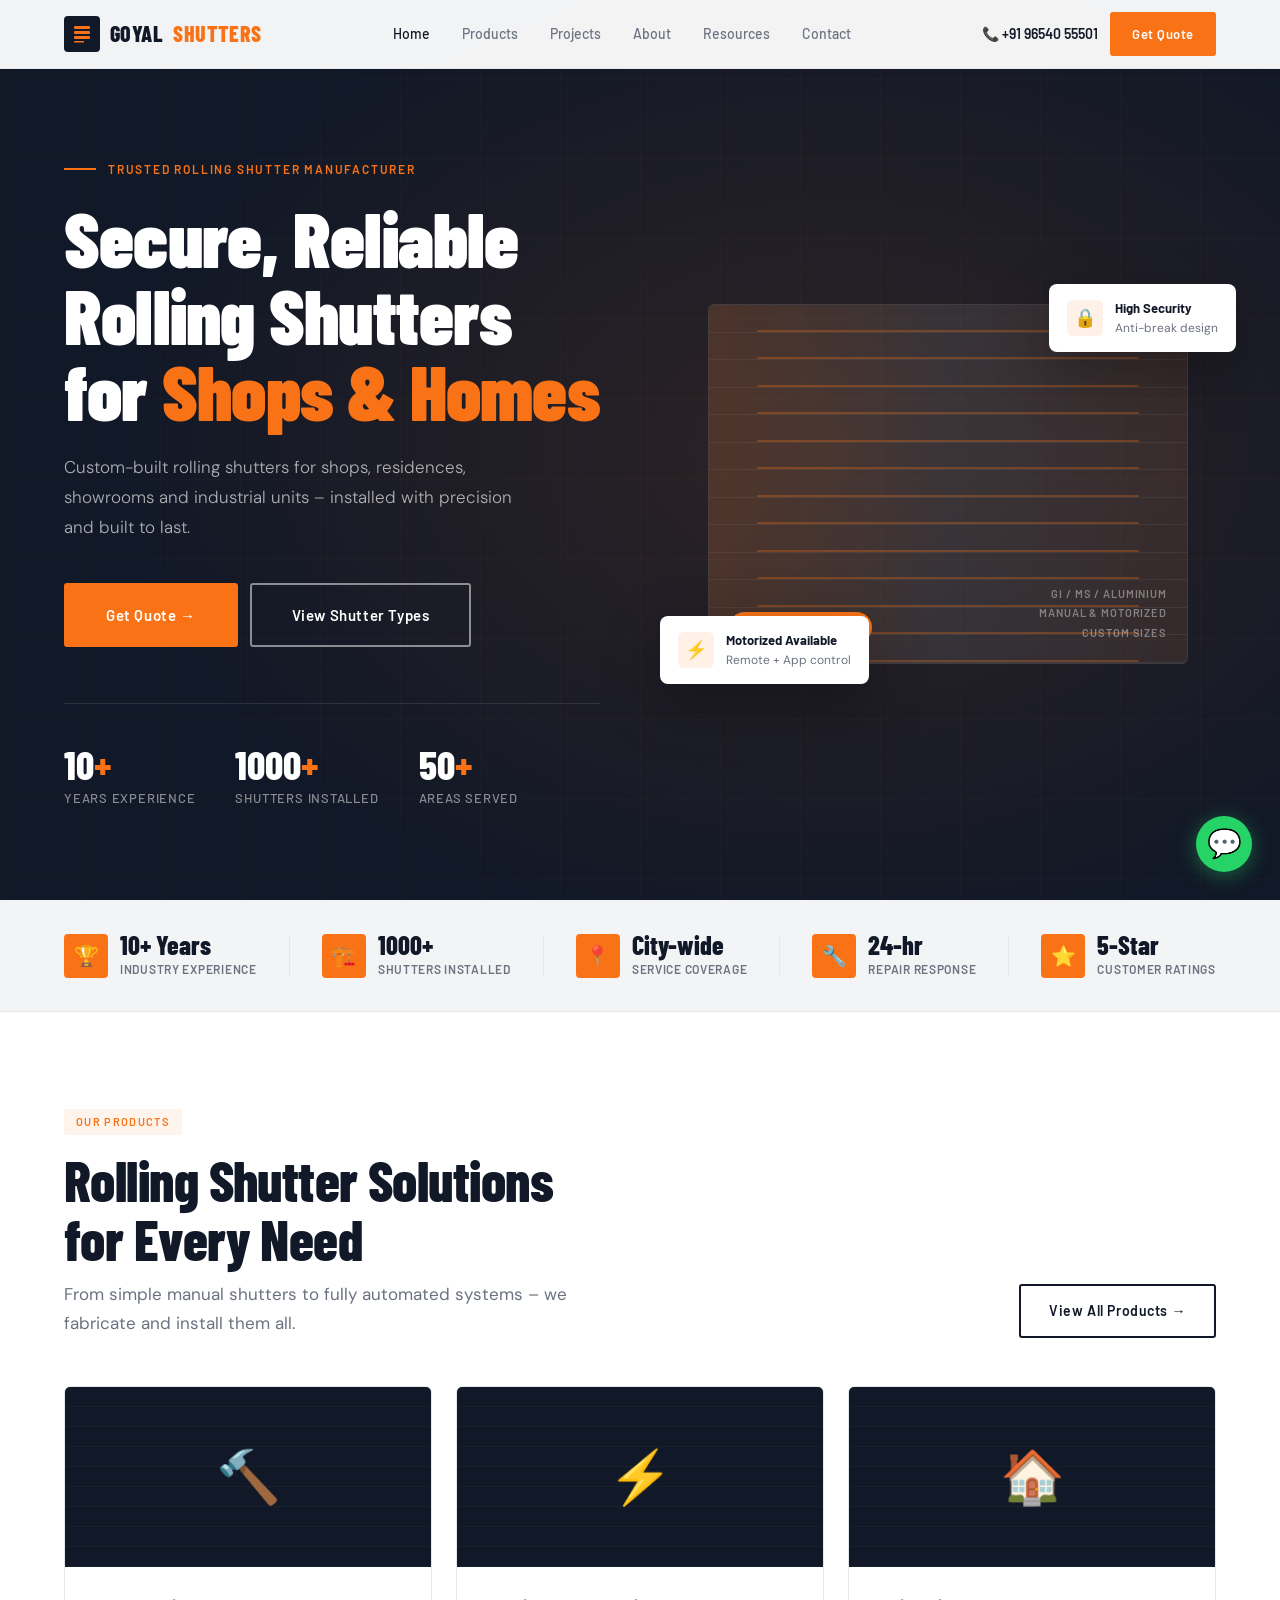
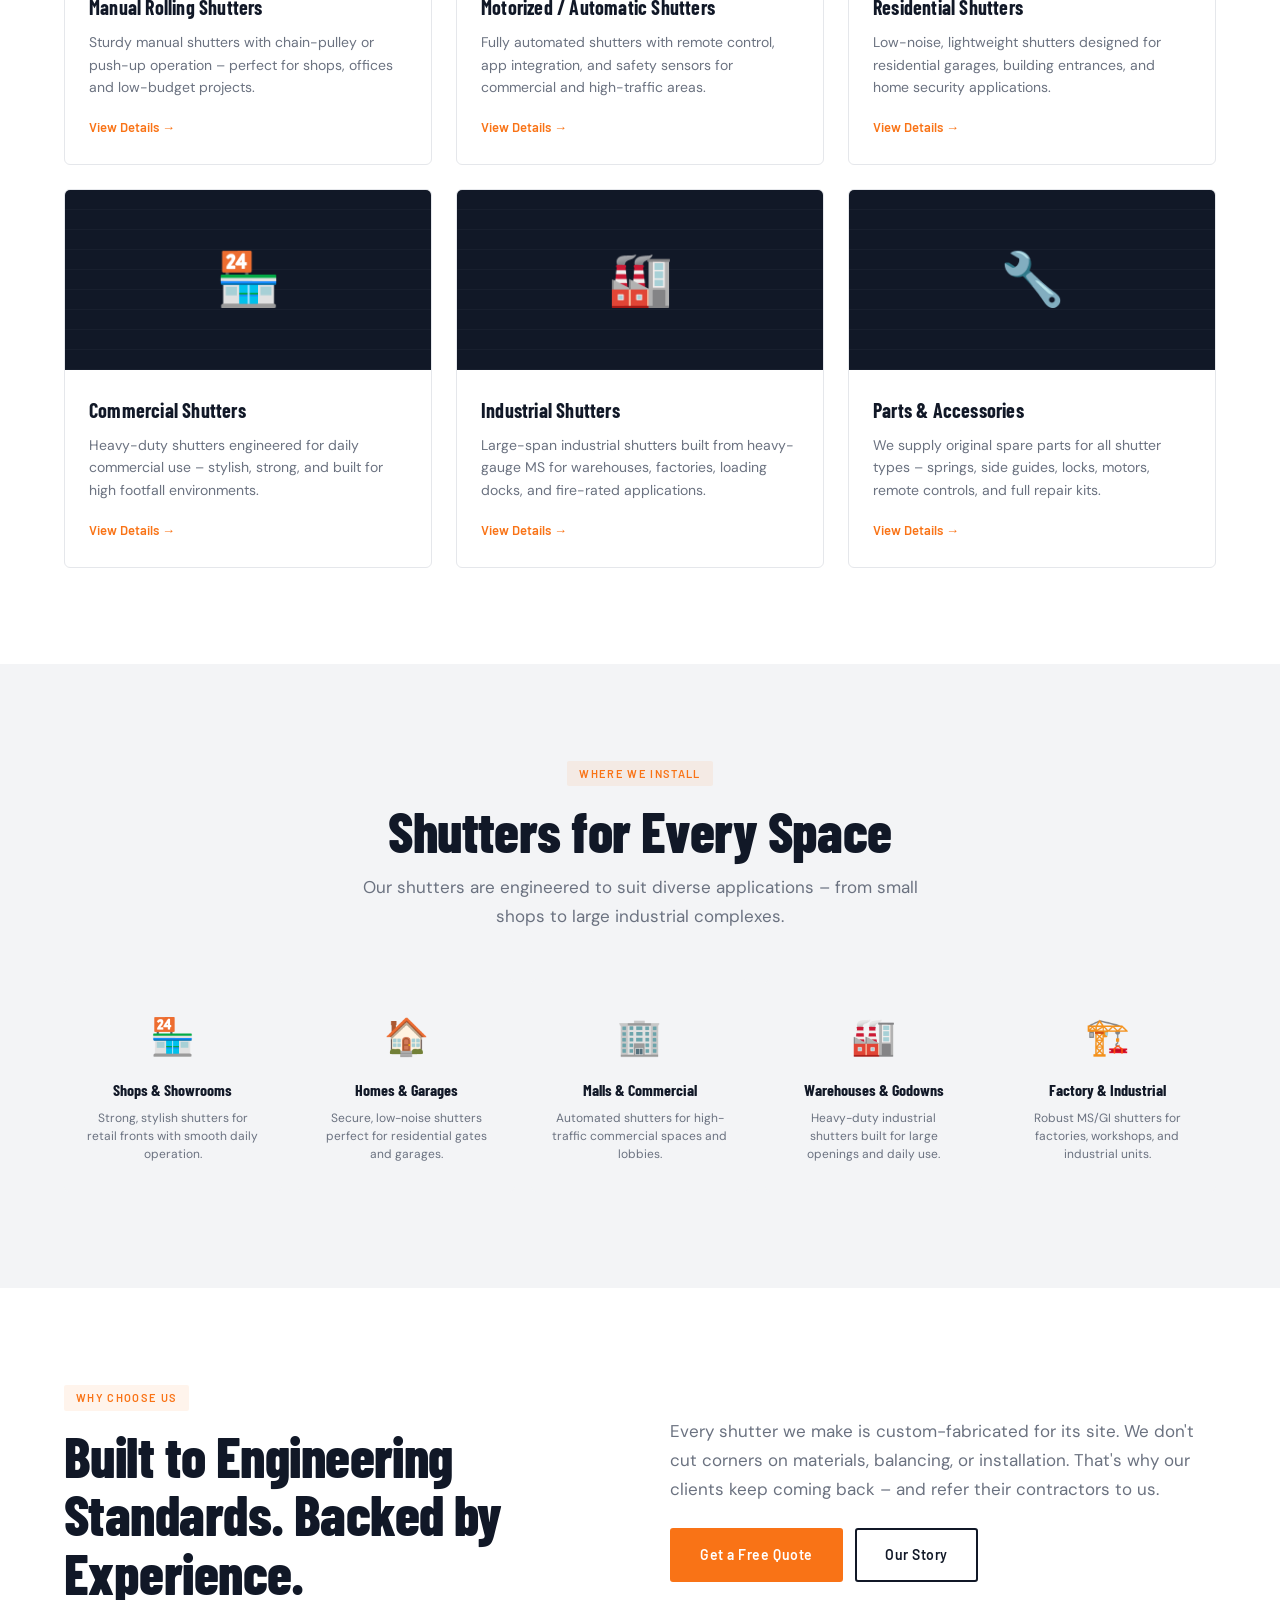
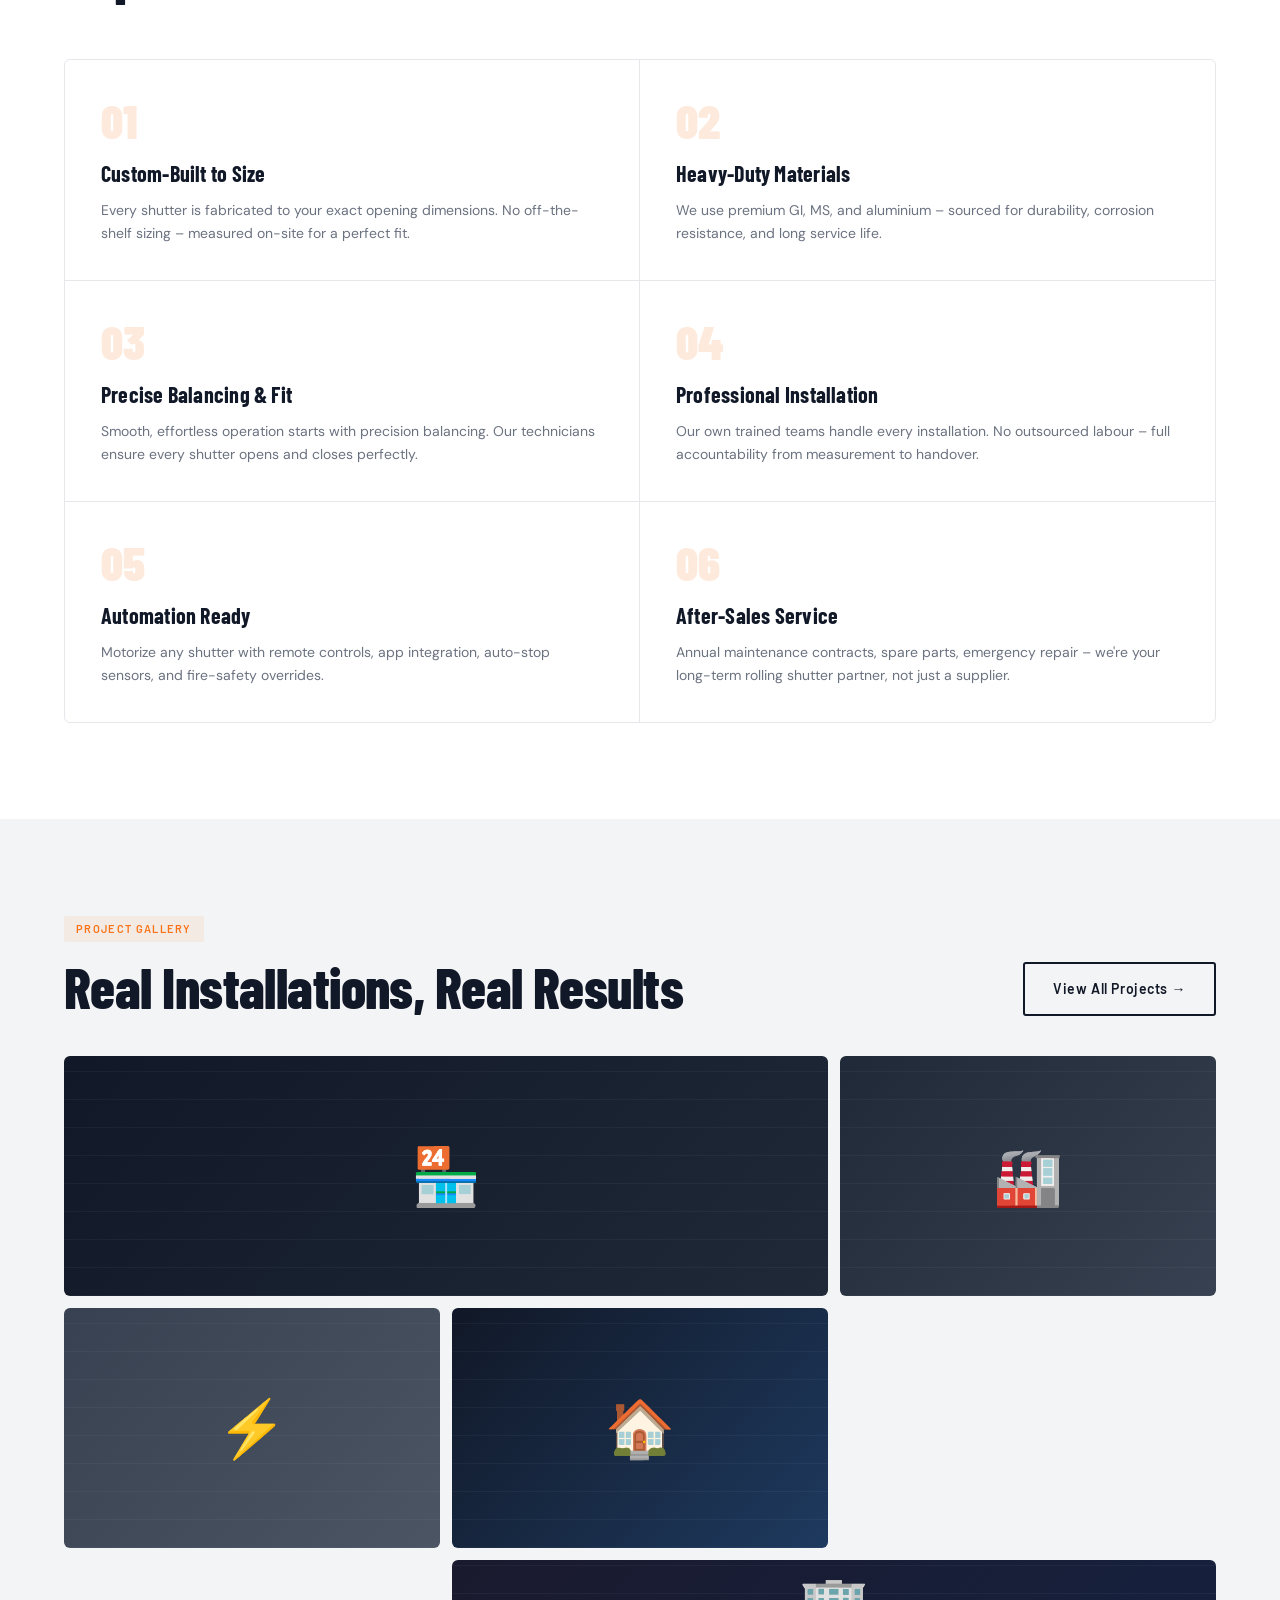
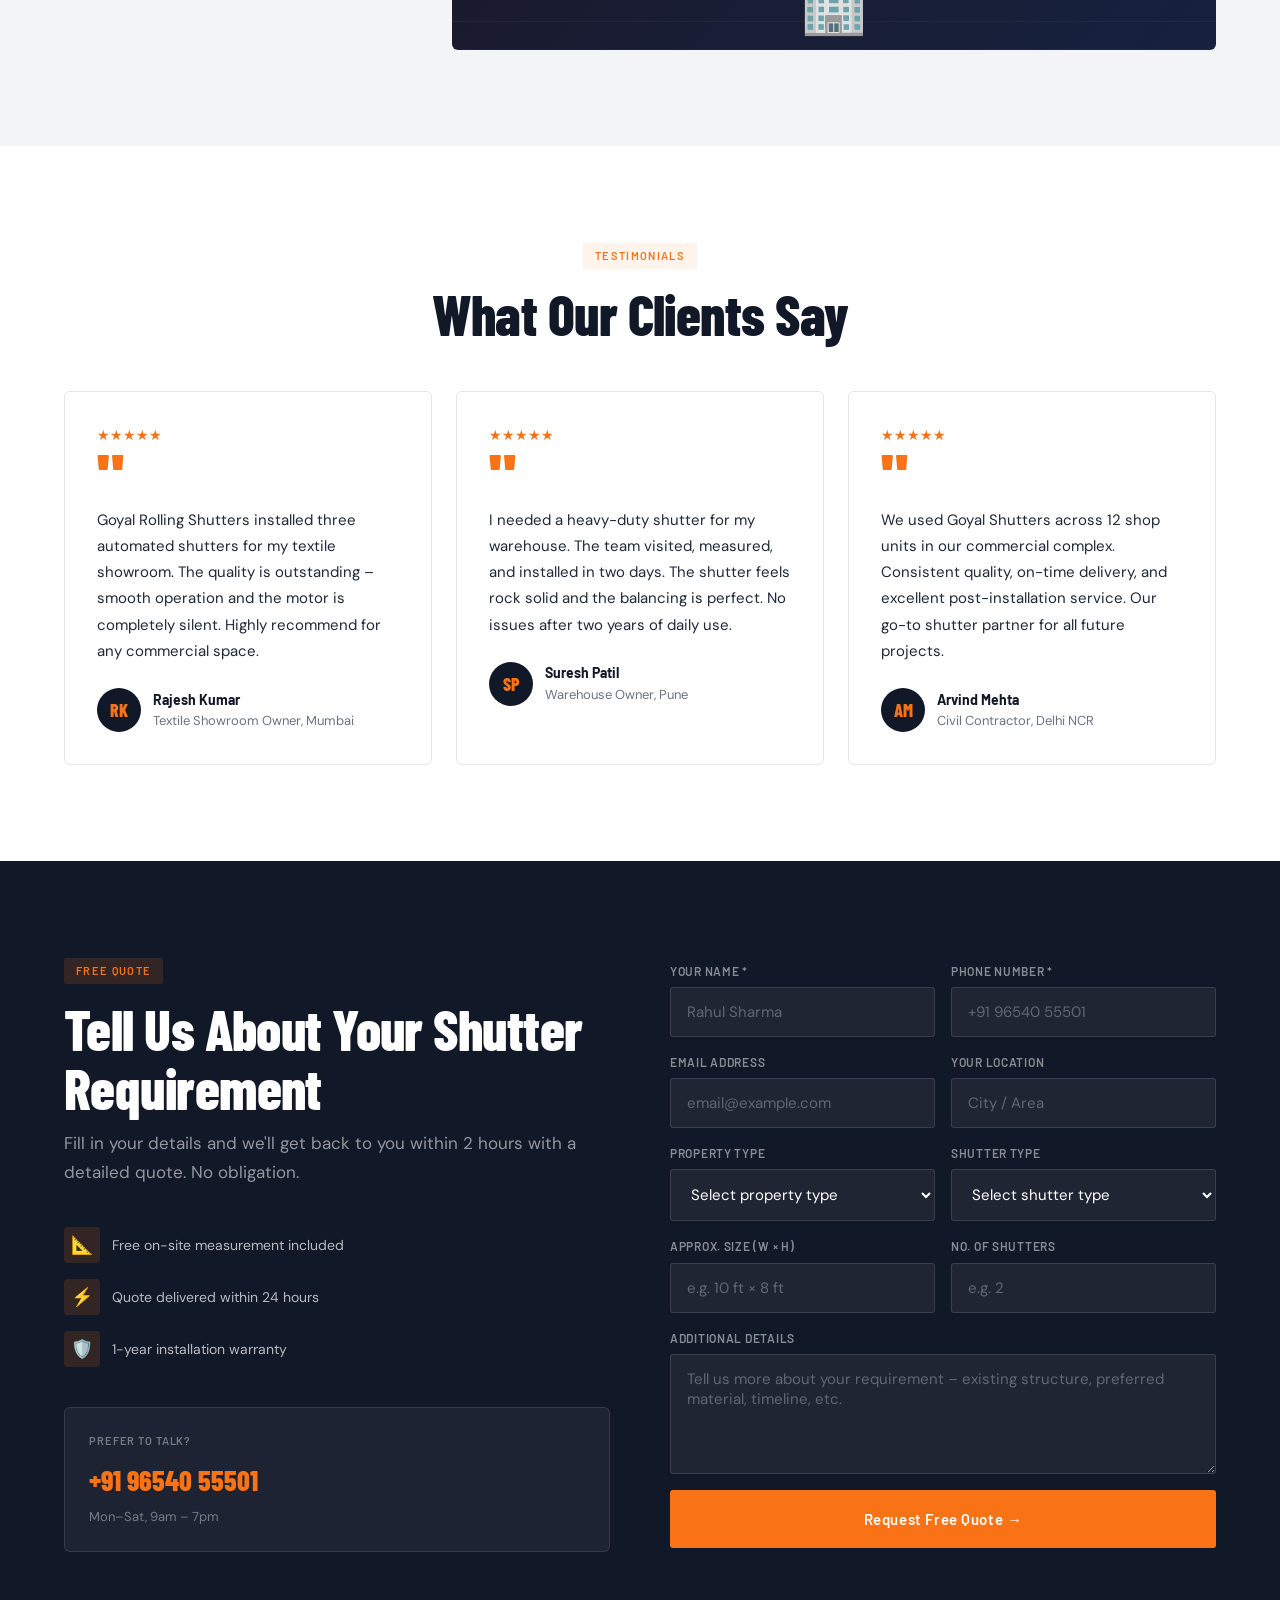
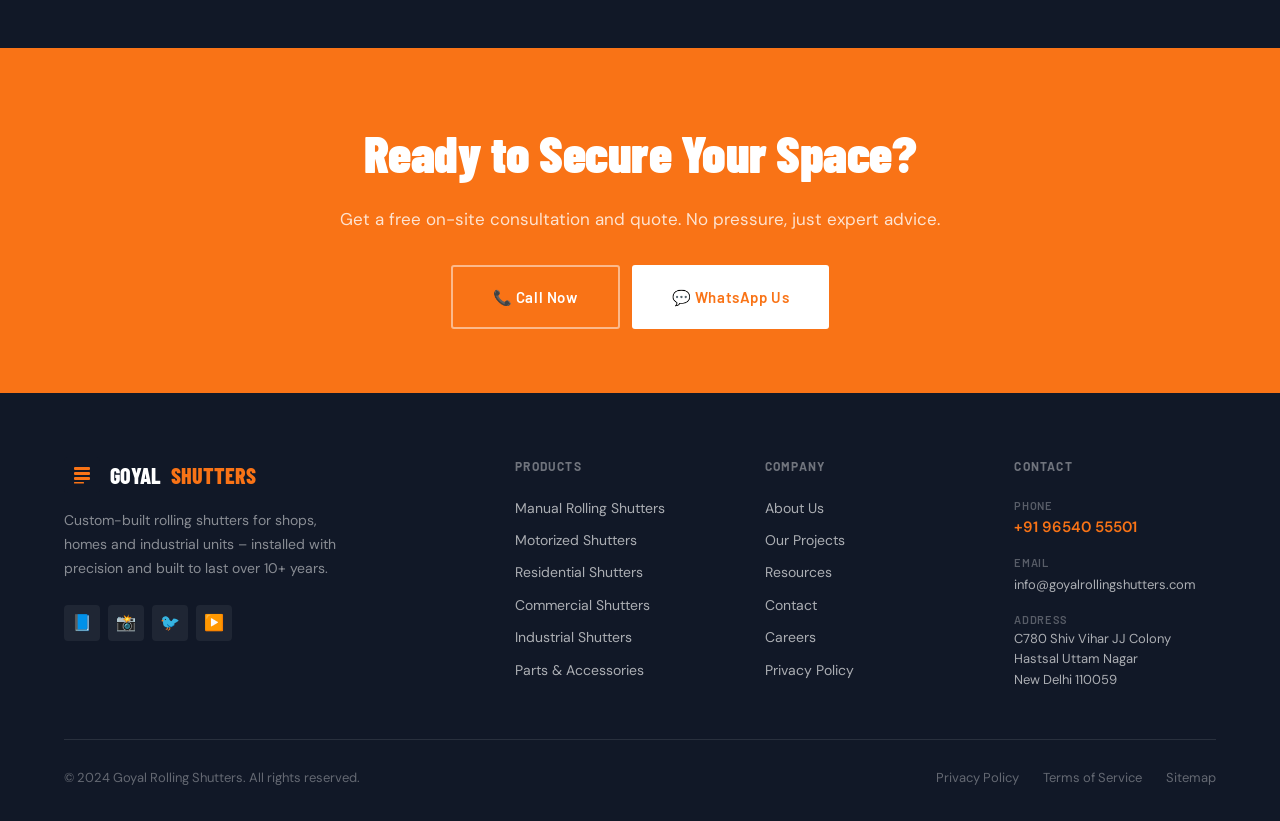
==== commit 8cdd1c66: "Add files via upload" ====
--- a/index.html
+++ b/index.html
@@ -3,12 +3,7 @@
 <head>
 <meta charset="UTF-8">
 <meta name="viewport" content="width=device-width, initial-scale=1.0">
-<title>Goyal Rolling Shutters | Industrial Shutters Mumbai | Custom Rolling Shutters Installed in 48 Hours</title>
-<meta name="description" content="Mumbai's trusted rolling shutter company. Manual, motorized & industrial shutters for shops, warehouses & factories. Free site visit, 24-hr quote, 1-yr warranty. Call +91 98765 43210">
-<meta name="keywords" content="rolling shutters Mumbai, motorized shutters, industrial shutters, shop shutters, warehouse shutters, shutter repair Mumbai">
-<meta property="og:title" content="Goyal Rolling Shutters – Industrial-Grade Security, Installed in 48 Hours">
-<meta property="og:description" content="Custom rolling shutters for shops, factories & warehouses. 1000+ installations. 10+ years. Free site visit & quote.">
-<meta name="robots" content="index, follow">
+<title>Goyal Rolling Shutters – Secure, Reliable Shutters for Shops & Homes</title>
 <link rel="preconnect" href="https://fonts.googleapis.com">
 <link href="https://fonts.googleapis.com/css2?family=Barlow+Condensed:wght@400;600;700;800;900&family=DM+Sans:wght@300;400;500;600&family=Barlow:wght@400;500;600&display=swap" rel="stylesheet">
 <style>
@@ -1029,181 +1024,6 @@
   }
 
   /* ─── ANIMATIONS ─── */
-  /* ─── ANNOUNCEMENT BAR ─── */
-  .announcement-bar {
-    background: var(--accent);
-    color: white;
-    text-align: center;
-    padding: 10px 24px;
-    font-family: var(--font-sub);
-    font-size: 13px;
-    font-weight: 600;
-    letter-spacing: 0.02em;
-    position: relative;
-    z-index: 1001;
-    display: flex; align-items: center; justify-content: center; gap: 12px;
-  }
-  .announcement-bar a { color: white; text-decoration: underline; text-underline-offset: 3px; }
-  .ann-close { cursor: pointer; opacity: 0.7; font-size: 18px; position: absolute; right: 16px; }
-
-  /* ─── STICKY BOTTOM CTA (MOBILE) ─── */
-  .sticky-cta {
-    display: none;
-    position: fixed; bottom: 0; left: 0; right: 0; z-index: 999;
-    background: var(--primary);
-    border-top: 2px solid var(--accent);
-    padding: 12px 16px;
-    gap: 10px;
-    align-items: center;
-  }
-  .sticky-cta a {
-    flex: 1;
-    display: flex; align-items: center; justify-content: center; gap: 6px;
-    padding: 13px 10px;
-    border-radius: 4px;
-    font-family: var(--font-sub);
-    font-size: 13px;
-    font-weight: 700;
-    letter-spacing: 0.02em;
-    text-align: center;
-  }
-  .sticky-cta .cta-call { background: var(--accent); color: white; }
-  .sticky-cta .cta-wa { background: #25D366; color: white; }
-
-  /* ─── PROBLEM SECTION ─── */
-  .problem-section { background: #fafafa; border-top: 1px solid var(--border); border-bottom: 1px solid var(--border); }
-  .pain-grid { display: grid; grid-template-columns: repeat(3,1fr); gap: 24px; margin-top: 48px; }
-  .pain-card {
-    background: white;
-    border: 1px solid var(--border);
-    border-radius: 6px;
-    padding: 28px;
-    border-left: 4px solid #ef4444;
-    position: relative;
-  }
-  .pain-icon { font-size: 28px; margin-bottom: 12px; }
-  .pain-title { font-family: var(--font-head); font-size: 20px; font-weight: 700; color: var(--primary); margin-bottom: 8px; }
-  .pain-desc { font-size: 14px; color: var(--text-muted); line-height: 1.65; }
-  .pain-arrow {
-    display: block;
-    text-align: center;
-    margin: 40px 0 0;
-    font-family: var(--font-head);
-    font-size: 18px;
-    font-weight: 700;
-    color: var(--accent);
-    letter-spacing: 0.05em;
-  }
-
-  /* ─── PROCESS SECTION ─── */
-  .process-grid { display: grid; grid-template-columns: repeat(4,1fr); gap: 0; position: relative; margin-top: 48px; }
-  .process-grid::before {
-    content: '';
-    position: absolute;
-    top: 28px; left: calc(12.5% + 16px); right: calc(12.5% + 16px);
-    height: 2px;
-    background: linear-gradient(90deg, var(--accent), var(--accent));
-    z-index: 0;
-  }
-  .process-step { text-align: center; padding: 0 16px; position: relative; z-index: 1; }
-  .process-num {
-    width: 56px; height: 56px;
-    background: var(--accent);
-    border-radius: 50%;
-    display: flex; align-items: center; justify-content: center;
-    margin: 0 auto 20px;
-    font-family: var(--font-head);
-    font-size: 22px;
-    font-weight: 900;
-    color: white;
-    border: 4px solid white;
-    box-shadow: 0 0 0 2px var(--accent);
-  }
-  .process-title { font-family: var(--font-head); font-size: 18px; font-weight: 700; color: var(--primary); margin-bottom: 8px; }
-  .process-desc { font-size: 13px; color: var(--text-muted); line-height: 1.6; }
-
-  /* ─── URGENCY BANNER ─── */
-  .urgency-strip {
-    background: #1a1a2e;
-    padding: 20px 0;
-    text-align: center;
-    border-top: 3px solid var(--accent);
-  }
-  .urgency-strip p {
-    font-family: var(--font-sub);
-    font-size: 15px;
-    color: rgba(255,255,255,0.85);
-    display: flex; align-items: center; justify-content: center; gap: 10px;
-    flex-wrap: wrap;
-  }
-  .urgency-strip strong { color: var(--accent); }
-
-  /* ─── STATS BAND ─── */
-  .stats-band { background: var(--primary); padding: 56px 0; }
-  .stats-row { display: flex; justify-content: space-around; align-items: center; flex-wrap: wrap; gap: 32px; }
-  .stat-big { text-align: center; }
-  .stat-big-num { font-family: var(--font-head); font-size: clamp(48px, 7vw, 72px); font-weight: 900; color: white; line-height: 1; }
-  .stat-big-num span { color: var(--accent); }
-  .stat-big-label { font-family: var(--font-sub); font-size: 13px; color: rgba(255,255,255,0.5); text-transform: uppercase; letter-spacing: 0.1em; margin-top: 6px; }
-  .stat-divider { width: 1px; height: 60px; background: rgba(255,255,255,0.1); }
-
-  /* ─── GUARANTEE BAND ─── */
-  .guarantee-band {
-    background: white;
-    border: 2px solid var(--border);
-    border-radius: 8px;
-    padding: 40px;
-    display: flex; align-items: center; gap: 32px;
-    margin-top: 48px;
-    flex-wrap: wrap;
-  }
-  .guarantee-badge {
-    width: 100px; height: 100px;
-    background: var(--accent);
-    border-radius: 50%;
-    display: flex; align-items: center; justify-content: center;
-    flex-shrink: 0;
-    font-size: 40px;
-  }
-  .guarantee-text h3 { font-family: var(--font-head); font-size: 24px; font-weight: 800; color: var(--primary); margin-bottom: 6px; }
-  .guarantee-text p { font-size: 15px; color: var(--text-muted); line-height: 1.65; }
-  .guarantee-items { display: flex; gap: 24px; flex-wrap: wrap; margin-top: 16px; }
-  .guarantee-item { display: flex; align-items: center; gap: 8px; font-size: 14px; color: var(--text); font-family: var(--font-sub); font-weight: 600; }
-  .guarantee-item::before { content: '✓'; color: #16a34a; font-weight: 900; }
-
-  /* ─── WHATSAPP POPUP ─── */
-  .wa-popup {
-    position: fixed; bottom: 92px; right: 28px; z-index: 1000;
-    background: white;
-    border-radius: 12px;
-    padding: 16px 20px;
-    box-shadow: 0 8px 40px rgba(0,0,0,0.18);
-    width: 280px;
-    display: none;
-    animation: popIn 0.3s ease;
-  }
-  .wa-popup.show { display: block; }
-  @keyframes popIn { from { opacity:0; transform: scale(0.9) translateY(10px); } to { opacity:1; transform: scale(1); } }
-  .wa-popup-close { float: right; cursor: pointer; font-size: 18px; color: var(--text-muted); margin-top: -4px; }
-  .wa-popup p { font-size: 14px; color: var(--text); line-height: 1.5; margin-top: 8px; }
-  .wa-popup .wa-btn {
-    display: flex; align-items: center; justify-content: center; gap: 8px;
-    background: #25D366; color: white;
-    padding: 11px 20px; border-radius: 6px; margin-top: 12px;
-    font-family: var(--font-sub); font-size: 14px; font-weight: 700;
-    cursor: pointer; text-decoration: none;
-  }
-
-  /* ─── GALLERY BG SLATS (already exists, just checking) ─── */
-  .gallery-bg-slats {
-    position: absolute; inset: 0;
-    background: repeating-linear-gradient(0deg, rgba(255,255,255,0.04) 0, rgba(255,255,255,0.04) 1px, transparent 1px, transparent 22px);
-  }
-
-  /* ─── SCROLL ANIMATION ─── */
-  .fade-up { opacity: 0; transform: translateY(24px); transition: opacity 0.5s ease, transform 0.5s ease; }
-  .fade-up.visible { opacity: 1; transform: none; }
-
   @keyframes shutterReveal {
     from { clip-path: inset(0 0 100% 0); }
     to { clip-path: inset(0 0 0% 0); }
@@ -1253,16 +1073,6 @@
     .contact-info-grid { grid-template-columns: 1fr; }
   }
   @media (max-width: 768px) {
-    .sticky-cta { display: flex; }
-    .pain-grid { grid-template-columns: 1fr; }
-    .process-grid { grid-template-columns: 1fr 1fr; }
-    .process-grid::before { display: none; }
-    .stats-row .stat-divider { display: none; }
-    .guarantee-band { flex-direction: column; text-align: center; }
-    .guarantee-items { justify-content: center; }
-    .wa-popup { width: calc(100vw - 56px); right: 16px; }
-    .whatsapp-float { bottom: 80px; }
-  }
     .nav-links, .nav-phone { display: none; }
     .hamburger { display: flex; }
     .hero-inner { grid-template-columns: 1fr; gap: 40px; }
@@ -1293,29 +1103,6 @@
 <body>
 
 <!-- ═══════════ NAVBAR ═══════════ -->
-<!-- ANNOUNCEMENT BAR -->
-<div class="announcement-bar" id="annBar">
-  🔥 Limited Slots This Month — <strong>Free Site Visit + Measurement</strong> for New Installations &nbsp;
-  <a onclick="showPage('contact');closeAnn()">Book Now →</a>
-  <span class="ann-close" onclick="closeAnn()">✕</span>
-</div>
-
-<!-- STICKY BOTTOM CTA (MOBILE) -->
-<div class="sticky-cta" id="stickyCta">
-  <a href="tel:+919876543210" class="cta-call">📞 Call Now</a>
-  <a onclick="window.open('https://wa.me/919876543210?text=Hi%2C+I+need+a+quote+for+a+rolling+shutter.','_blank')" class="cta-wa">💬 WhatsApp</a>
-</div>
-
-<!-- WHATSAPP POPUP -->
-<div class="wa-popup" id="waPopup">
-  <span class="wa-popup-close" onclick="document.getElementById('waPopup').classList.remove('show')">✕</span>
-  <strong style="font-family:var(--font-head);font-size:16px;">👋 Get a Free Quote in 2 Minutes</strong>
-  <p>Send us your shutter size & location on WhatsApp and we'll reply with a price instantly.</p>
-  <a class="wa-btn" onclick="window.open('https://wa.me/919876543210?text=Hi%2C+I+need+a+quote+for+a+rolling+shutter.+My+size+is:+','_blank')">
-    💬 Start WhatsApp Chat
-  </a>
-</div>
-
 <nav id="navbar">
   <div class="nav-inner">
     <div class="nav-logo" onclick="showPage('home')">
@@ -1333,7 +1120,7 @@
       <a onclick="showPage('contact')" id="nav-contact">Contact</a>
     </div>
     <div class="nav-actions">
-      <div class="nav-phone">📞 +91 98765 43210</div>
+      <div class="nav-phone">📞 +91 96540 55501</div>
       <a class="btn btn-primary btn-sm" onclick="scrollToQuote()">Get Quote</a>
     </div>
     <div class="hamburger" onclick="toggleMobile()">
@@ -1351,16 +1138,13 @@
   <a onclick="showPage('blog');toggleMobile()">Resources</a>
   <a onclick="showPage('contact');toggleMobile()">Contact</a>
   <div class="mobile-cta" style="display:flex;flex-direction:column;gap:10px;margin-top:16px;">
-    <a class="btn btn-primary" href="tel:+919876543210">📞 Call Now</a>
+    <a class="btn btn-primary" href="tel:+919654055501">📞 Call Now</a>
     <a class="btn btn-outline" onclick="scrollToQuote();toggleMobile()">Get Quote</a>
   </div>
 </div>
 
 <!-- WhatsApp Float -->
-<div class="whatsapp-float" onclick="toggleWaPopup()" title="Chat on WhatsApp" style="display:flex;flex-direction:column;align-items:center;justify-content:center;width:auto;padding:0 20px;height:56px;border-radius:28px;gap:6px;flex-direction:row;">
-  <span style="font-size:22px;">💬</span>
-  <span style="font-family:'Barlow',sans-serif;font-size:13px;font-weight:700;color:white;letter-spacing:0.02em;white-space:nowrap;">WhatsApp</span>
-</div>
+<div class="whatsapp-float" onclick="window.open('https://wa.me/919654055501','_blank')" title="Chat on WhatsApp">💬</div>
 
 <!-- ═══════════ HOME PAGE ═══════════ -->
 <div id="page-home" class="page active">
@@ -1370,17 +1154,12 @@
     <div class="hero-bg"></div>
     <div class="hero-inner">
       <div class="hero-content">
-        <div class="hero-eyebrow">Mumbai's Rolling Shutter Specialists — Est. 2013</div>
-        <h1 class="hero-title fade-up">Your Shutter Should<br>Outlast Your<br><em>Business Lease.</em></h1>
-        <p class="hero-sub fade-up fade-up-delay-1">Custom-fabricated rolling shutters for shops, warehouses & factories — measured on-site, installed in 48 hours, backed by a 1-year warranty. 1,000+ installations. Zero compromises on quality.</p>
+        <div class="hero-eyebrow">Trusted Rolling Shutter Manufacturer</div>
+        <h1 class="hero-title fade-up">Secure, Reliable Rolling Shutters for <em>Shops & Homes</em></h1>
+        <p class="hero-sub fade-up fade-up-delay-1">Custom-built rolling shutters for shops, residences, showrooms and industrial units – installed with precision and built to last.</p>
         <div class="hero-actions fade-up fade-up-delay-2">
-          <a href="tel:+919876543210" class="btn btn-primary btn-lg">📞 Call for Free Quote</a>
-          <a onclick="window.open('https://wa.me/919876543210?text=Hi%2C+I+need+a+quote+for+a+rolling+shutter.','_blank')" class="btn btn-outline-white btn-lg">💬 WhatsApp Now</a>
-        </div>
-        <div style="margin-top:20px;display:flex;align-items:center;gap:10px;flex-wrap:wrap;">
-          <span style="background:rgba(255,255,255,0.08);border:1px solid rgba(255,255,255,0.15);border-radius:100px;padding:6px 14px;font-family:var(--font-sub);font-size:12px;font-weight:600;color:rgba(255,255,255,0.7);">✓ Free Site Measurement</span>
-          <span style="background:rgba(255,255,255,0.08);border:1px solid rgba(255,255,255,0.15);border-radius:100px;padding:6px 14px;font-family:var(--font-sub);font-size:12px;font-weight:600;color:rgba(255,255,255,0.7);">✓ Quote in 24 Hours</span>
-          <span style="background:rgba(255,255,255,0.08);border:1px solid rgba(255,255,255,0.15);border-radius:100px;padding:6px 14px;font-family:var(--font-sub);font-size:12px;font-weight:600;color:rgba(255,255,255,0.7);">✓ 1-Year Warranty</span>
+          <a class="btn btn-primary btn-lg" onclick="scrollToQuote()">Get Quote →</a>
+          <a class="btn btn-outline-white btn-lg" onclick="showPage('products')">View Shutter Types</a>
         </div>
         <div class="hero-stats fade-up fade-up-delay-3">
           <div class="hero-stat">
@@ -1392,8 +1171,8 @@
             <div class="hero-stat-label">Shutters Installed</div>
           </div>
           <div class="hero-stat">
-            <div class="hero-stat-num">48<span>hr</span></div>
-            <div class="hero-stat-label">Installation Time</div>
+            <div class="hero-stat-num">50<span>+</span></div>
+            <div class="hero-stat-label">Areas Served</div>
           </div>
         </div>
       </div>
@@ -1480,74 +1259,7 @@
     </div>
   </section>
 
-  <!-- PROBLEM SECTION -->
-  <section class="section problem-section">
-    <div class="container">
-      <div style="text-align:center;">
-        <div class="tag" style="color:#ef4444;background:rgba(239,68,68,0.08);">The Real Problem</div>
-        <h2 class="section-title" style="margin-top:8px;">Why Most Shop Owners End Up<br>Paying <em style="color:#ef4444;font-style:normal;">Twice</em> for Their Shutters</h2>
-        <p class="section-sub" style="margin:16px auto 0;">Bad shutters cost you more than money — they cost you sleep, security, and repeat repair bills. Here's what we hear from our clients every week.</p>
-      </div>
-      <div class="pain-grid">
-        <div class="pain-card fade-up">
-          <div class="pain-icon">🔓</div>
-          <div class="pain-title">Shutter Got Broken Into</div>
-          <div class="pain-desc">"A cheap shutter saved me ₹3,000. The break-in cost me ₹80,000." Thin-gauge shutters can be lifted out of their guide channels in under 30 seconds with basic tools. Anti-lift channels and proper anchoring aren't optional — they're essential.</div>
-        </div>
-        <div class="pain-card fade-up">
-          <div class="pain-icon">⚙️</div>
-          <div class="pain-title">Shutter Stops Working Constantly</div>
-          <div class="pain-desc">"The motor fails every monsoon." Cheap motors, wrong spring tension, or poor installation leads to jammed shutters at the worst times — festival season, late at night, during deliveries. Downtime kills daily operations.</div>
-        </div>
-        <div class="pain-card fade-up">
-          <div class="pain-icon">💸</div>
-          <div class="pain-title">Quoted Low, Charged High Later</div>
-          <div class="pain-desc">"They quoted ₹15,000 then added ₹8,000 for 'extras' after installation." Beware installers who quote rock-bottom prices — the motor, controller, bottom bar, and guide channels mysteriously become chargeable line items.</div>
-        </div>
-      </div>
-      <p class="pain-arrow">↓ Here's how we do it differently ↓</p>
-    </div>
-  </section>
-
-  <!-- PROCESS SECTION -->
-  <section class="section" style="background:var(--secondary);">
-    <div class="container">
-      <div style="text-align:center;">
-        <div class="tag">How It Works</div>
-        <h2 class="section-title">From Enquiry to Installation<br>in 4 Simple Steps</h2>
-        <p class="section-sub" style="margin:12px auto 0;">No back-and-forth, no surprises. Most clients get their shutter installed within 2–3 days of first contact.</p>
-      </div>
-      <div class="process-grid">
-        <div class="process-step fade-up">
-          <div class="process-num">1</div>
-          <div class="process-title">Call or WhatsApp</div>
-          <div class="process-desc">Tell us your opening size, location, and type of shutter needed. Takes 2 minutes.</div>
-        </div>
-        <div class="process-step fade-up">
-          <div class="process-num">2</div>
-          <div class="process-title">Free Site Visit</div>
-          <div class="process-desc">Our technician visits, measures accurately, and explains your best options. No charge.</div>
-        </div>
-        <div class="process-step fade-up">
-          <div class="process-num">3</div>
-          <div class="process-title">You Approve the Quote</div>
-          <div class="process-desc">Transparent, itemized quote — material, motor, installation. No hidden extras. Ever.</div>
-        </div>
-        <div class="process-step fade-up">
-          <div class="process-num">4</div>
-          <div class="process-title">Installation in 48 Hours</div>
-          <div class="process-desc">Our team fabricates and installs. You get a full demo and 1-year warranty certificate.</div>
-        </div>
-      </div>
-      <div style="text-align:center;margin-top:48px;">
-        <a href="tel:+919876543210" class="btn btn-primary btn-lg">📞 Start Now — Call Us Free</a>
-        <a onclick="window.open('https://wa.me/919876543210?text=Hi%2C+I+want+to+book+a+free+site+visit+for+a+rolling+shutter.','_blank')" class="btn btn-outline btn-lg" style="margin-left:12px;">💬 Book via WhatsApp</a>
-      </div>
-    </div>
-  </section>
-
   <!-- PRODUCTS -->
-
   <section class="section" style="background:var(--bg)">
     <div class="container">
       <div style="display:flex;justify-content:space-between;align-items:flex-end;margin-bottom:48px;flex-wrap:wrap;gap:20px;">
@@ -1697,44 +1409,38 @@
   <section class="section">
     <div class="container">
       <div style="text-align:center;margin-bottom:48px;">
-        <div class="tag">Client Reviews</div>
-        <h2 class="section-title">1,000+ Businesses Trust<br>Goyal Rolling Shutters</h2>
-        <p class="section-sub" style="margin:12px auto 0;">Real reviews from shop owners, contractors, and warehouse managers who've worked with us.</p>
-        <div style="margin-top:20px;display:flex;align-items:center;justify-content:center;gap:6px;">
-          <span style="color:#f97316;font-size:20px;">★★★★★</span>
-          <span style="font-family:var(--font-head);font-size:22px;font-weight:800;color:var(--primary);">4.9/5</span>
-          <span style="font-size:14px;color:var(--text-muted);font-family:var(--font-sub);">Average Rating · 200+ Reviews</span>
-        </div>
-      </div>
-      <div class="testi-grid" style="grid-template-columns:repeat(2,1fr);gap:24px;">
-        <div class="testi-card fade-up">
+        <div class="tag">Testimonials</div>
+        <h2 class="section-title">What Our Clients Say</h2>
+      </div>
+      <div class="testi-grid">
+        <div class="testi-card">
           <div class="stars">★★★★★</div>
           <span class="testi-quote">"</span>
-          <p class="testi-text">Got 3 motorized shutters installed for my textile showroom. The motor is silent, the finish is clean, and the team cleaned up after themselves. Most importantly — everything was included in the quoted price. No surprises.</p>
+          <p class="testi-text">Goyal Rolling Shutters installed three automated shutters for my textile showroom. The quality is outstanding – smooth operation and the motor is completely silent. Highly recommend for any commercial space.</p>
           <div class="testi-author">
             <div class="testi-avatar">RK</div>
             <div>
               <div class="testi-name">Rajesh Kumar</div>
-              <div class="testi-role">Textile Showroom Owner, Dadar Mumbai</div>
+              <div class="testi-role">Textile Showroom Owner, Mumbai</div>
             </div>
           </div>
         </div>
-        <div class="testi-card fade-up">
+        <div class="testi-card">
           <div class="stars">★★★★★</div>
           <span class="testi-quote">"</span>
-          <p class="testi-text">Needed a heavy-duty shutter for a 20-ft warehouse opening. They visited, measured, and had it installed in 2 days. Rock-solid balancing — opens with one hand. Two years of daily use with zero issues. Worth every rupee.</p>
+          <p class="testi-text">I needed a heavy-duty shutter for my warehouse. The team visited, measured, and installed in two days. The shutter feels rock solid and the balancing is perfect. No issues after two years of daily use.</p>
           <div class="testi-author">
             <div class="testi-avatar">SP</div>
             <div>
               <div class="testi-name">Suresh Patil</div>
-              <div class="testi-role">Warehouse Owner, Bhiwandi</div>
+              <div class="testi-role">Warehouse Owner, Pune</div>
             </div>
           </div>
         </div>
-        <div class="testi-card fade-up">
+        <div class="testi-card">
           <div class="stars">★★★★★</div>
           <span class="testi-quote">"</span>
-          <p class="testi-text">Specified Goyal Shutters for all 12 units in our commercial complex. Consistent quality across every unit, delivered on schedule, and the AMC is hassle-free. They're now my go-to for every new project I take on.</p>
+          <p class="testi-text">We used Goyal Shutters across 12 shop units in our commercial complex. Consistent quality, on-time delivery, and excellent post-installation service. Our go-to shutter partner for all future projects.</p>
           <div class="testi-author">
             <div class="testi-avatar">AM</div>
             <div>
@@ -1743,18 +1449,6 @@
             </div>
           </div>
         </div>
-        <div class="testi-card fade-up">
-          <div class="stars">★★★★★</div>
-          <span class="testi-quote">"</span>
-          <p class="testi-text">My old shutter got stuck at 10pm on a weekday. Called Goyal Shutters — they had someone on-site within 3 hours, fixed it, and even spotted a spring issue I wasn't aware of. That kind of after-sales support is rare. Loyal customer now.</p>
-          <div class="testi-author">
-            <div class="testi-avatar">PD</div>
-            <div>
-              <div class="testi-name">Priya Desai</div>
-              <div class="testi-role">Pharmacy Owner, Andheri West</div>
-            </div>
-          </div>
-        </div>
       </div>
     </div>
   </section>
@@ -1764,9 +1458,9 @@
     <div class="container">
       <div class="grid-2" style="gap:60px;">
         <div>
-          <div class="tag" style="color:var(--accent);background:rgba(249,115,22,0.15);">Free Quote — No Obligation</div>
-          <h2 class="section-title" style="color:white;">Get Your Shutter Quote<br>in Under 2 Hours</h2>
-          <p class="section-sub" style="color:rgba(255,255,255,0.55);">Fill the form and we'll call you back within 2 hours with a detailed, transparent quote. No salespeople. No pressure.</p>
+          <div class="tag" style="color:var(--accent);background:rgba(249,115,22,0.15);">Free Quote</div>
+          <h2 class="section-title" style="color:white;">Tell Us About Your Shutter Requirement</h2>
+          <p class="section-sub" style="color:rgba(255,255,255,0.55);">Fill in your details and we'll get back to you within 2 hours with a detailed quote. No obligation.</p>
           <div style="margin-top:40px;display:flex;flex-direction:column;gap:16px;">
             <div style="display:flex;align-items:center;gap:12px;">
               <div style="width:36px;height:36px;background:rgba(249,115,22,0.15);border-radius:4px;display:flex;align-items:center;justify-content:center;font-size:18px;">📐</div>
@@ -1783,7 +1477,7 @@
           </div>
           <div style="margin-top:40px;padding:24px;background:rgba(255,255,255,0.05);border:1px solid rgba(255,255,255,0.1);border-radius:6px;">
             <p style="color:rgba(255,255,255,0.4);font-family:var(--font-sub);font-size:11px;font-weight:600;text-transform:uppercase;letter-spacing:0.08em;margin-bottom:8px;">Prefer to talk?</p>
-            <a href="tel:+919876543210" style="color:var(--accent);font-family:var(--font-head);font-size:28px;font-weight:800;">+91 98765 43210</a>
+            <a href="tel:+919654055501" style="color:var(--accent);font-family:var(--font-head);font-size:28px;font-weight:800;">+91 96540 55501</a>
             <p style="color:rgba(255,255,255,0.4);font-size:13px;margin-top:4px;">Mon–Sat, 9am – 7pm</p>
           </div>
         </div>
@@ -1796,7 +1490,7 @@
               </div>
               <div class="form-group">
                 <label>Phone Number *</label>
-                <input type="tel" placeholder="+91 98765 43210" required>
+                <input type="tel" placeholder="+91 96540 55501" required>
               </div>
               <div class="form-group">
                 <label>Email Address</label>
@@ -1851,79 +1545,15 @@
     </div>
   </section>
 
-  <!-- URGENCY STRIP -->
-  <div class="urgency-strip">
-    <p>
-      🔥 <strong>Limited installation slots available this month.</strong>
-      &nbsp;Early bookings get <strong>FREE site measurement + priority scheduling.</strong>
-      &nbsp;<a href="tel:+919876543210" style="color:var(--accent);font-weight:700;">Call +91 98765 43210 →</a>
-    </p>
-  </div>
-
-  <!-- STATS BAND -->
-  <div class="stats-band">
-    <div class="container">
-      <div class="stats-row">
-        <div class="stat-big">
-          <div class="stat-big-num">1000<span>+</span></div>
-          <div class="stat-big-label">Shutters Installed</div>
-        </div>
-        <div class="stat-divider"></div>
-        <div class="stat-big">
-          <div class="stat-big-num">10<span>+</span></div>
-          <div class="stat-big-label">Years in Business</div>
-        </div>
-        <div class="stat-divider"></div>
-        <div class="stat-big">
-          <div class="stat-big-num">48<span>hr</span></div>
-          <div class="stat-big-label">Avg. Installation Time</div>
-        </div>
-        <div class="stat-divider"></div>
-        <div class="stat-big">
-          <div class="stat-big-num">24<span>hr</span></div>
-          <div class="stat-big-label">Emergency Repair Response</div>
-        </div>
-        <div class="stat-divider"></div>
-        <div class="stat-big">
-          <div class="stat-big-num">5<span>★</span></div>
-          <div class="stat-big-label">Average Client Rating</div>
-        </div>
-      </div>
-    </div>
-  </div>
-
-  <!-- GUARANTEE -->
-  <section class="section-sm" style="background:var(--secondary);">
-    <div class="container">
-      <div class="guarantee-band">
-        <div class="guarantee-badge">🛡️</div>
-        <div class="guarantee-text">
-          <h3>The Goyal Shutters Guarantee</h3>
-          <p>We put our name on every shutter we install. If anything goes wrong with our workmanship in the first year, we fix it at zero cost — no questions asked. We've been doing this for over a decade and our reputation is built on reliability, not just price.</p>
-          <div class="guarantee-items">
-            <span class="guarantee-item">1-Year Workmanship Warranty</span>
-            <span class="guarantee-item">Free On-Site Measurement</span>
-            <span class="guarantee-item">Transparent, Fixed Pricing</span>
-            <span class="guarantee-item">24-Hour Emergency Repair</span>
-            <span class="guarantee-item">Own Trained Installation Teams</span>
-          </div>
-        </div>
-      </div>
-    </div>
-  </section>
-
   <!-- CTA BANNER -->
-
   <div class="cta-banner">
     <div class="container">
-      <p style="font-family:var(--font-sub);font-size:12px;font-weight:700;letter-spacing:0.15em;text-transform:uppercase;color:rgba(255,255,255,0.7);margin-bottom:10px;">📍 Serving Mumbai, Thane, Navi Mumbai & Pune</p>
-      <h2>Stop Worrying About Your Shutter.<br>Let's Fix It Right — Once and For All.</h2>
-      <p>Free site visit. Honest quote. 48-hour installation. 1-year warranty.<br><strong style="color:white;">Call now and get your shutter installed this week.</strong></p>
-      <div class="cta-banner-actions" style="margin-top:28px;">
-        <a href="tel:+919876543210" class="btn btn-lg" style="background:white;color:var(--accent);font-size:16px;">📞 +91 98765 43210</a>
-        <a onclick="window.open('https://wa.me/919876543210?text=Hi%2C+I+want+a+free+site+visit+and+quote+for+a+rolling+shutter.','_blank')" class="btn btn-outline-white btn-lg" style="font-size:16px;">💬 WhatsApp for Instant Reply</a>
-      </div>
-      <p style="margin-top:20px;font-size:13px;color:rgba(255,255,255,0.55);">Mon–Sat 9am–7pm · Emergency repair available 24 hours</p>
+      <h2>Ready to Secure Your Space?</h2>
+      <p>Get a free on-site consultation and quote. No pressure, just expert advice.</p>
+      <div class="cta-banner-actions">
+        <a href="tel:+919876543210" class="btn btn-outline-white btn-lg">📞 Call Now</a>
+        <a onclick="window.open('https://wa.me/919876543210','_blank')" class="btn btn-lg" style="background:white;color:var(--accent);">💬 WhatsApp Us</a>
+      </div>
     </div>
   </div>
 
@@ -2195,25 +1825,25 @@
           <div class="contact-icon">📞</div>
           <div>
             <div class="contact-label">Call Us</div>
-            <a href="tel:+919876543210"><div class="contact-value">+91 98765 43210</div></a>
+            <a href="tel:+919654055501"><div class="contact-value">+91 96540 55501</div></a>
             <div style="font-size:13px;color:var(--text-muted);margin-top:4px;">Mon–Sat, 9am – 7pm</div>
-            <a href="tel:+919876543210" class="btn btn-primary btn-sm" style="margin-top:12px;">📞 Call Now</a>
+            <a href="tel:+919654055501" class="btn btn-primary btn-sm" style="margin-top:12px;">📞 Call Now</a>
           </div>
         </div>
         <div class="contact-item">
           <div class="contact-icon">💬</div>
           <div>
             <div class="contact-label">WhatsApp</div>
-            <div class="contact-value">+91 98765 43210</div>
+            <div class="contact-value">+91 96540 55501</div>
             <div style="font-size:13px;color:var(--text-muted);margin-top:4px;">Quick responses, 7 days a week</div>
-            <a onclick="window.open('https://wa.me/919876543210','_blank')" class="btn btn-sm" style="margin-top:12px;background:#25D366;color:white;display:inline-flex;align-items:center;gap:6px;padding:10px 20px;font-family:var(--font-sub);font-size:13px;font-weight:600;border-radius:3px;cursor:pointer;">💬 WhatsApp Now</a>
+            <a onclick="window.open('https://wa.me/919654055501','_blank')" class="btn btn-sm" style="margin-top:12px;background:#25D366;color:white;display:inline-flex;align-items:center;gap:6px;padding:10px 20px;font-family:var(--font-sub);font-size:13px;font-weight:600;border-radius:3px;cursor:pointer;">💬 WhatsApp Now</a>
           </div>
         </div>
         <div class="contact-item">
           <div class="contact-icon">✉️</div>
           <div>
             <div class="contact-label">Email</div>
-            <a href="/cdn-cgi/l/email-protection#4b22252d240b2c24322a273924272722252c38233e3f3f2e393865282426"><div class="contact-value" style="font-size:16px;"><span class="__cf_email__" data-cfemail="c0a9aea6af80a7afb9a1acb2afacaca9aea7b3a8b5b4b4a5b2b3eea3afad">[email&#160;protected]</span></div></a>
+            <a href="mailto:info@goyalrollingshutters.com"><div class="contact-value" style="font-size:16px;">info@goyalrollingshutters.com</div></a>
             <div style="font-size:13px;color:var(--text-muted);margin-top:4px;">We reply within 24 hours</div>
           </div>
         </div>
@@ -2221,8 +1851,8 @@
           <div class="contact-icon">📍</div>
           <div>
             <div class="contact-label">Workshop & Office</div>
-            <div class="contact-value" style="font-size:16px;">Industrial Area, Sector 5</div>
-            <div style="font-size:13px;color:var(--text-muted);margin-top:2px;">Mumbai, Maharashtra – 400001</div>
+            <div class="contact-value" style="font-size:16px;">C780 Shiv Vihar JJ Colony</div>
+            <div style="font-size:13px;color:var(--text-muted);margin-top:2px;">Hastsal Uttam Nagar, New Delhi – 110059</div>
             <div style="font-size:13px;color:var(--text-muted);">Open Mon–Sat, 9am – 6pm</div>
           </div>
         </div>
@@ -2231,7 +1861,7 @@
       <div class="map-placeholder" style="margin-bottom:64px;">
         <div class="map-icon">🗺️</div>
         <p style="font-family:var(--font-head);font-size:20px;font-weight:700;color:var(--primary);">Goyal Rolling Shutters Workshop</p>
-        <p>Industrial Area, Sector 5, Mumbai, Maharashtra – 400001</p>
+        <p>C780 Shiv Vihar JJ Colony, Hastsal Uttam Nagar, New Delhi – 110059</p>
         <a class="btn btn-primary btn-sm" onclick="window.open('https://maps.google.com','_blank')">Open in Google Maps →</a>
       </div>
 
@@ -2249,7 +1879,7 @@
             </div>
             <div class="form-group">
               <label>Phone *</label>
-              <input type="tel" placeholder="+91 98765 43210" required>
+              <input type="tel" placeholder="+91 96540 55501" required>
             </div>
             <div class="form-group full">
               <label>Email</label>
@@ -2323,15 +1953,15 @@
         <div class="footer-links" style="gap:14px;">
           <div>
             <p style="color:rgba(255,255,255,0.3);font-size:11px;font-weight:600;text-transform:uppercase;letter-spacing:0.06em;font-family:var(--font-sub);">Phone</p>
-            <a href="tel:+919876543210" style="color:var(--accent);font-size:15px;font-weight:600;">+91 98765 43210</a>
+            <a href="tel:+919654055501" style="color:var(--accent);font-size:15px;font-weight:600;">+91 96540 55501</a>
           </div>
           <div>
             <p style="color:rgba(255,255,255,0.3);font-size:11px;font-weight:600;text-transform:uppercase;letter-spacing:0.06em;font-family:var(--font-sub);">Email</p>
-            <a href="/cdn-cgi/l/email-protection#8be2e5ede4cbece4f2eae7f9e4e7e7e2e5ecf8e3feffffeef9f8a5e8e4e6" style="color:rgba(255,255,255,0.65);font-size:13px;"><span class="__cf_email__" data-cfemail="c6afa8a0a986a1a9bfa7aab4a9aaaaafa8a1b5aeb3b2b2a3b4b5e8a5a9ab">[email&#160;protected]</span></a>
+            <a href="mailto:info@goyalrollingshutters.com" style="color:rgba(255,255,255,0.65);font-size:13px;">info@goyalrollingshutters.com</a>
           </div>
           <div>
             <p style="color:rgba(255,255,255,0.3);font-size:11px;font-weight:600;text-transform:uppercase;letter-spacing:0.06em;font-family:var(--font-sub);">Address</p>
-            <p style="color:rgba(255,255,255,0.65);font-size:13px;line-height:1.6;">Industrial Area, Sector 5<br>Mumbai, Maharashtra 400001</p>
+            <p style="color:rgba(255,255,255,0.65);font-size:13px;line-height:1.6;">C780 Shiv Vihar JJ Colony<br>Hastsal Uttam Nagar<br>New Delhi 110059</p>
           </div>
         </div>
       </div>
@@ -2347,7 +1977,7 @@
   </div>
 </footer>
 
-<script data-cfasync="false" src="/cdn-cgi/scripts/5c5dd728/cloudflare-static/email-decode.min.js"></script><script>
+<script>
 // ═══════════ DATA ═══════════
 const products = [
   {
@@ -2713,7 +2343,7 @@
             <input type="hidden" value="${p.name}">
             <div class="form-grid">
               <div class="form-group"><label>Name *</label><input type="text" placeholder="Your name" required></div>
-              <div class="form-group"><label>Phone *</label><input type="tel" placeholder="+91 98765 43210" required></div>
+              <div class="form-group"><label>Phone *</label><input type="tel" placeholder="+91 96540 55501" required></div>
               <div class="form-group"><label>Location</label><input type="text" placeholder="City / Area"></div>
               <div class="form-group"><label>Approximate Size</label><input type="text" placeholder="e.g. 10 ft × 8 ft"></div>
               <div class="form-group full"><label>Additional Details</label><textarea placeholder="Tell us about your requirement..."></textarea></div>
@@ -2856,75 +2486,20 @@
   setTimeout(() => { btn.innerHTML = 'Send Message →'; btn.style.background = ''; }, 3000);
 }
 
-// ═══════════ SCROLL EFFECTS & NEW FUNCTIONS ═══════════
-
-// Announcement bar close
-function closeAnn() {
-  const bar = document.getElementById('annBar');
-  if (bar) { bar.style.display = 'none'; sessionStorage.setItem('annClosed','1'); }
-}
-if (sessionStorage.getItem('annClosed')) closeAnn();
-
-// WhatsApp popup toggle
-function toggleWaPopup() {
-  const popup = document.getElementById('waPopup');
-  if (popup) popup.classList.toggle('show');
-}
-
-// Auto-show WhatsApp popup after 12s on homepage (desktop only)
-if (window.innerWidth > 768) {
-  setTimeout(() => {
-    const popup = document.getElementById('waPopup');
-    if (popup && !sessionStorage.getItem('waPopupShown')) {
-      popup.classList.add('show');
-      sessionStorage.setItem('waPopupShown','1');
-    }
-  }, 12000);
-}
-
-// Nav scroll effect
+// ═══════════ SCROLL EFFECTS ═══════════
 window.addEventListener('scroll', () => {
   const nav = document.getElementById('navbar');
-  if (nav) nav.classList.toggle('scrolled', window.scrollY > 40);
-
-  // Fade-up on scroll
-  document.querySelectorAll('.fade-up').forEach(el => {
-    const rect = el.getBoundingClientRect();
-    if (rect.top < window.innerHeight - 60) el.classList.add('visible');
-  });
+  if (window.scrollY > 20) nav.classList.add('scrolled');
+  else nav.classList.remove('scrolled');
 });
 
-// Trigger on load too
-setTimeout(() => {
-  document.querySelectorAll('.fade-up').forEach(el => {
-    const rect = el.getBoundingClientRect();
-    if (rect.top < window.innerHeight - 60) el.classList.add('visible');
-  });
-}, 100);
-
-// Animated counters
-function animateCounters() {
-  document.querySelectorAll('.stat-big-num').forEach(el => {
-    const text = el.textContent;
-    const num = parseInt(text.replace(/\D/g, ''));
-    const suffix = text.replace(/[\d]/g, '');
-    if (!num) return;
-    let start = 0;
-    const duration = 1800;
-    const step = Math.ceil(num / (duration / 16));
-    const timer = setInterval(() => {
-      start = Math.min(start + step, num);
-      el.innerHTML = start + '<span>' + suffix + '</span>';
-      if (start >= num) clearInterval(timer);
-    }, 16);
-  });
-}
-const statsObs = new IntersectionObserver(entries => {
-  entries.forEach(e => { if (e.isIntersecting) { animateCounters(); statsObs.disconnect(); } });
-}, { threshold: 0.3 });
-const statsBand = document.querySelector('.stats-band');
-if (statsBand) statsObs.observe(statsBand);
-
+// ═══════════ INIT ═══════════
+document.addEventListener('DOMContentLoaded', () => {
+  renderProducts();
+  renderProjects();
+  renderBlog();
+  initFilters();
+});
 </script>
 </body>
-</html>+</html>
